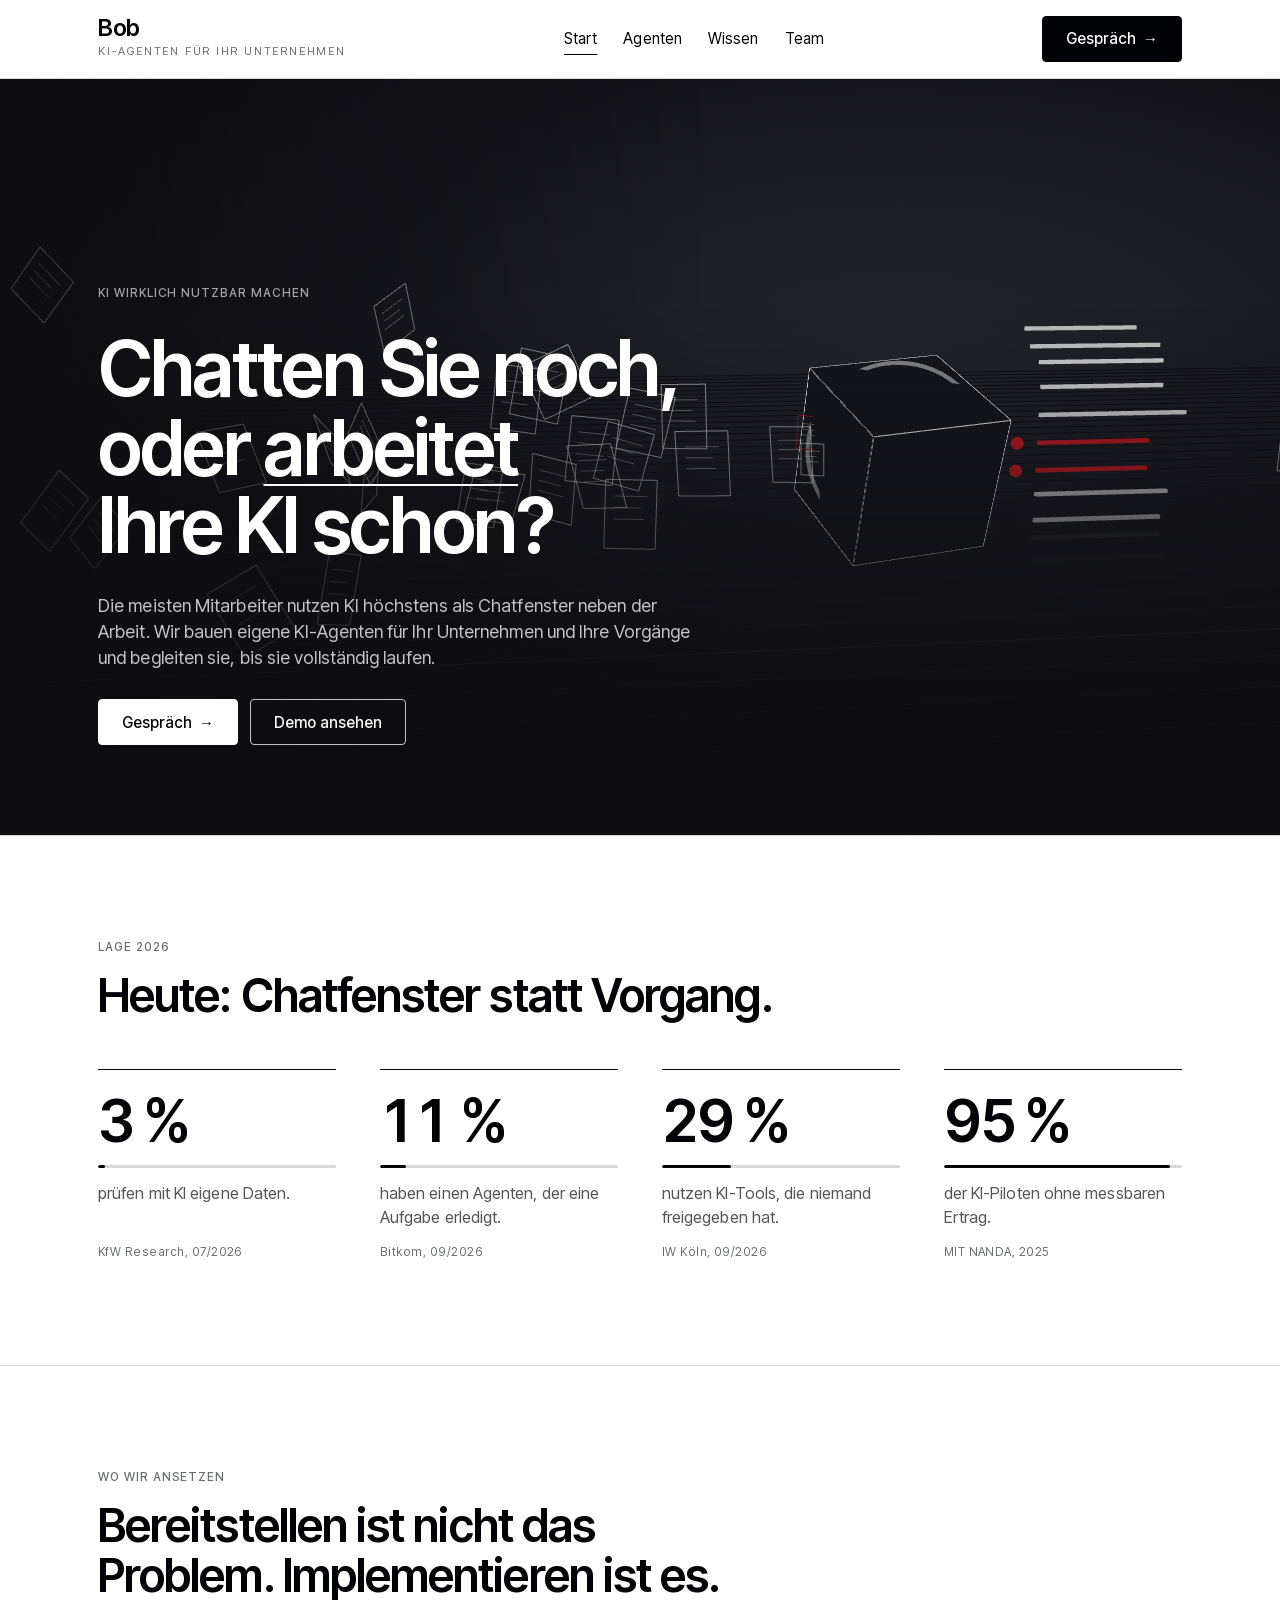
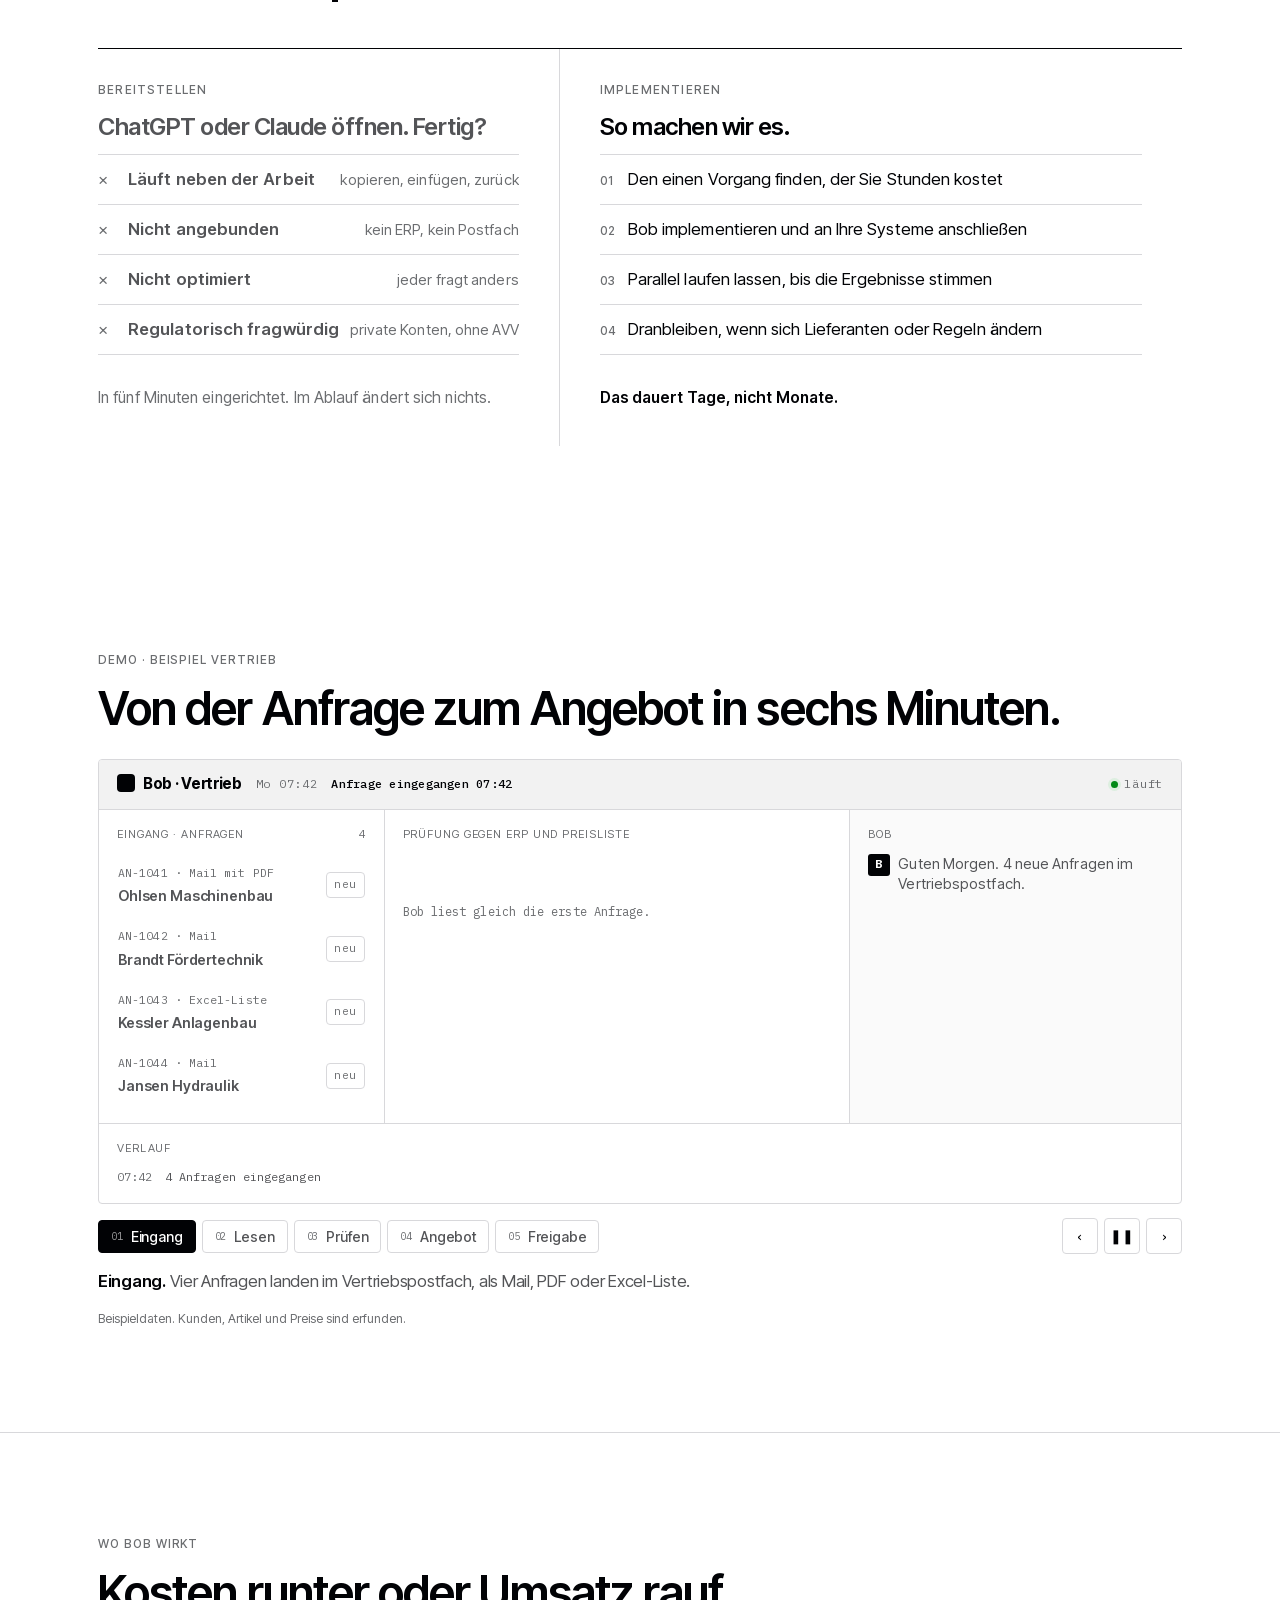
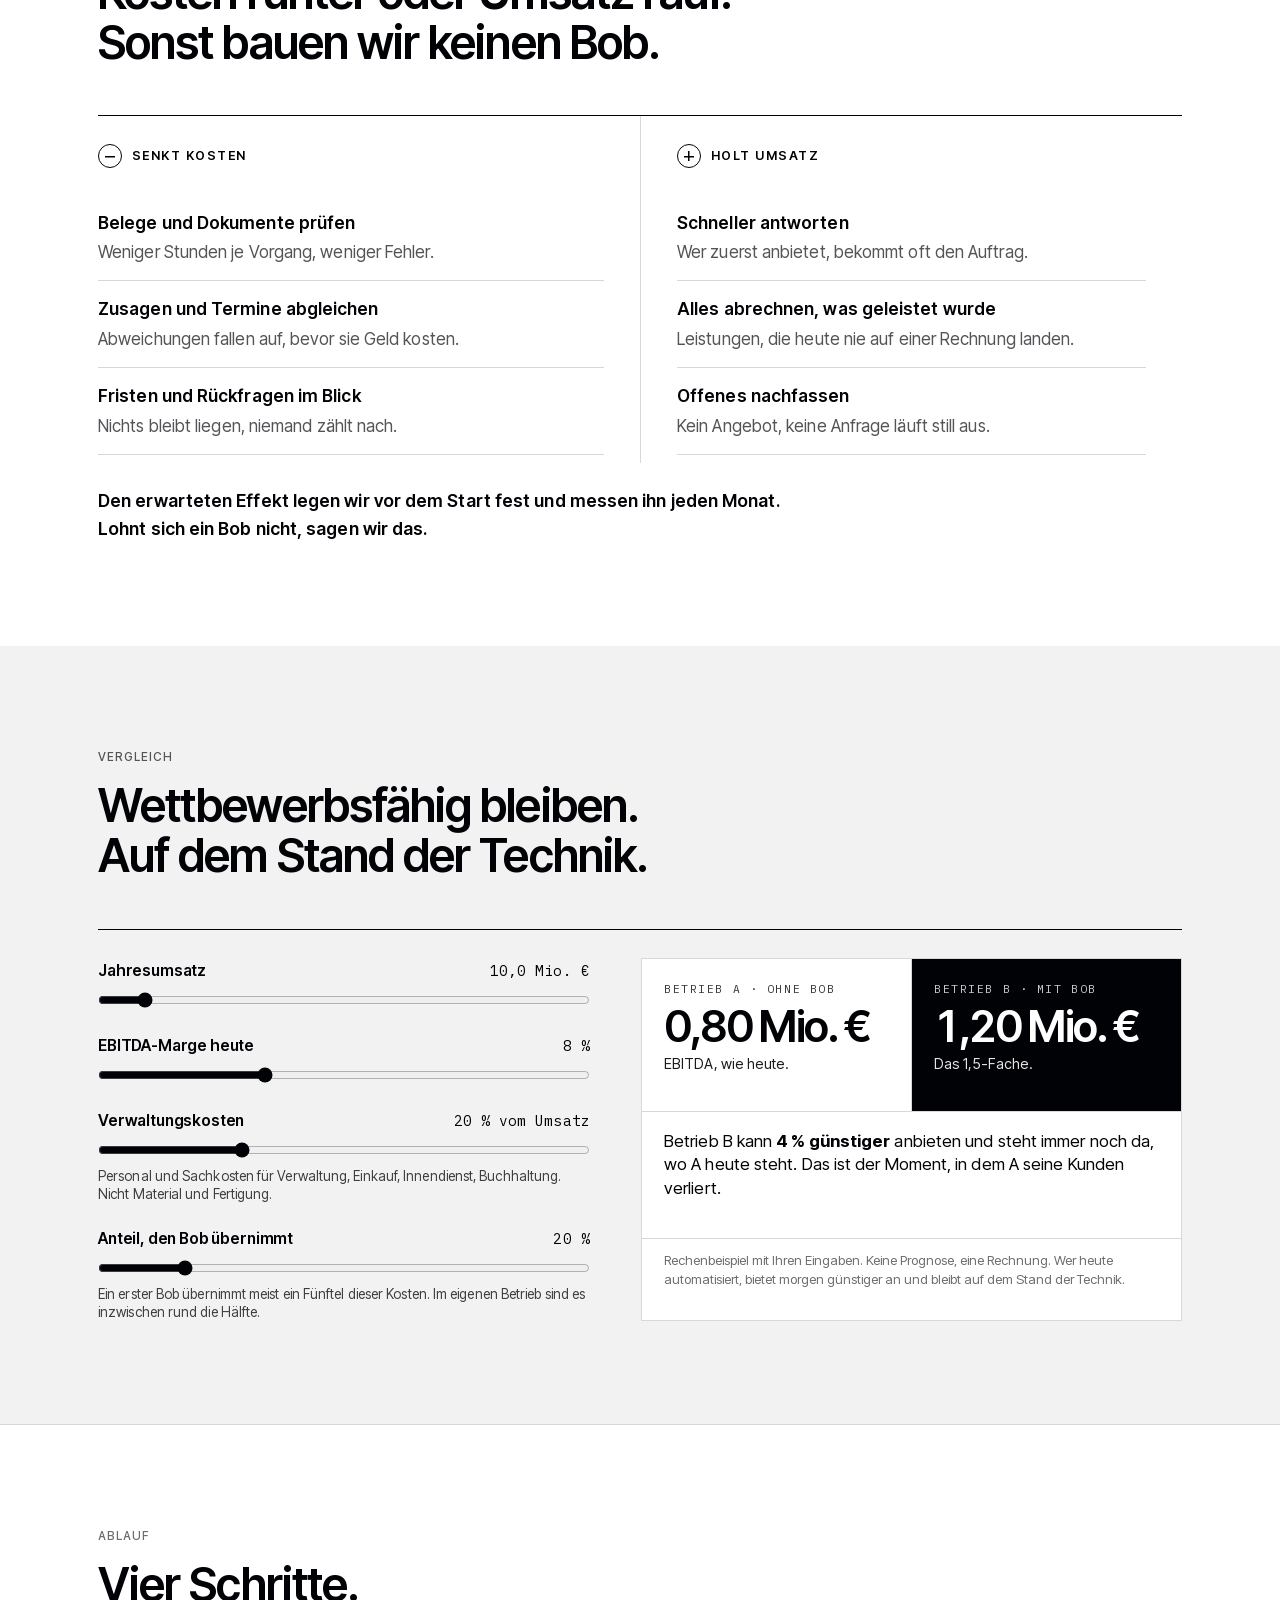
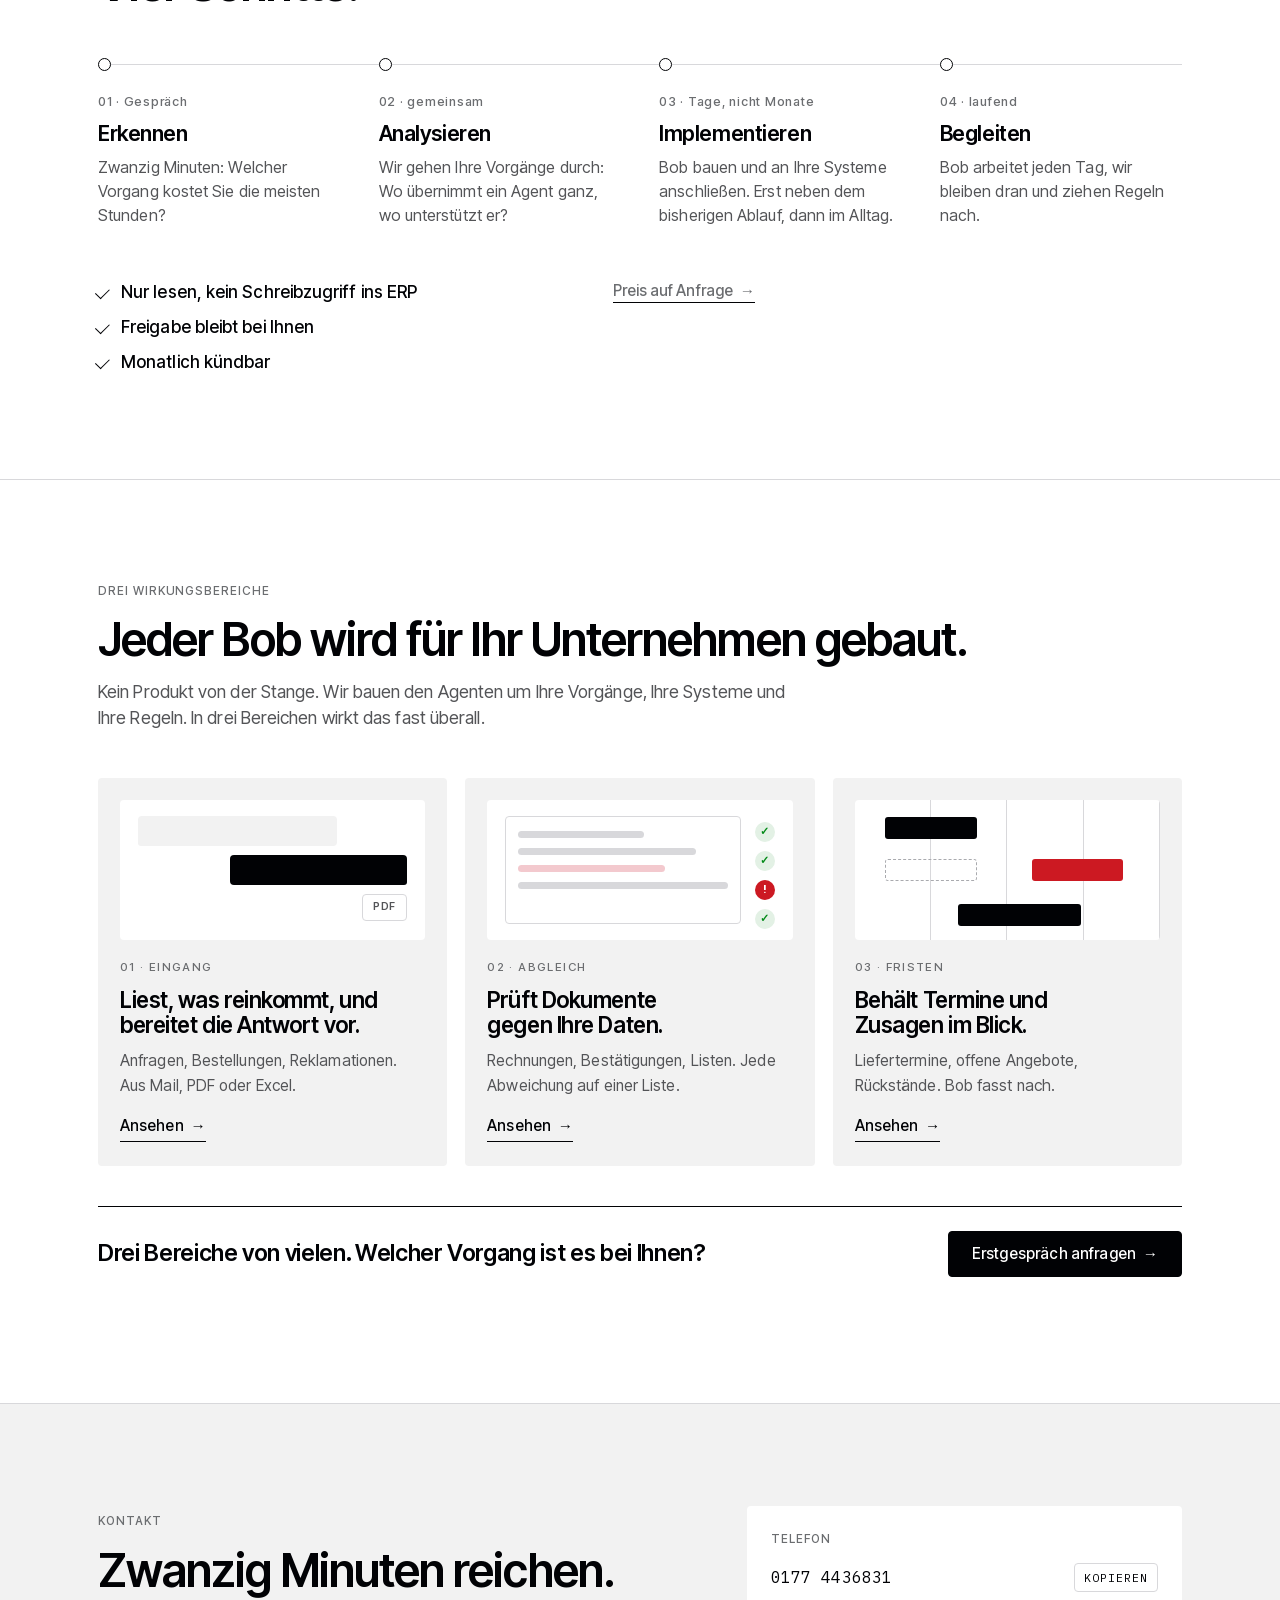
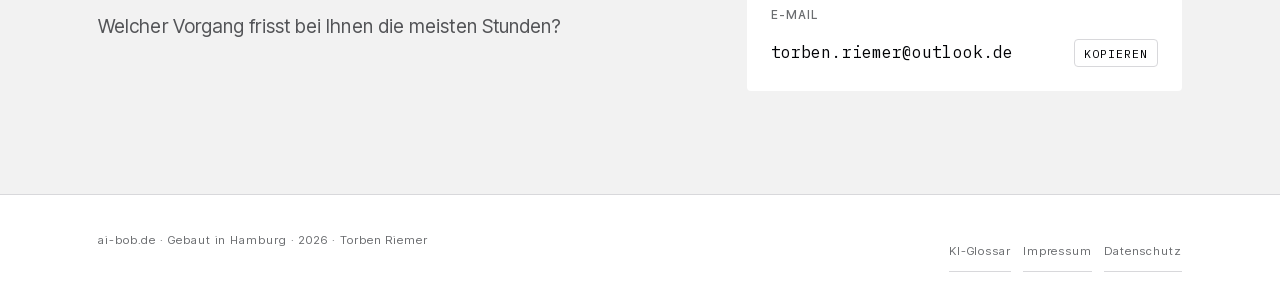
==== index.html @ df328b4c "Aufmacher: Mitarbeiter nutzen KI höchstens als Chatfenster Co-Authored-By: Claude Opus 5.5 <noreply@" ====
<!doctype html>
<html lang="de">
<head>
<meta charset="utf-8">
<meta name="robots" content="noindex, nofollow">
<meta name="viewport" content="width=device-width, initial-scale=1">
<meta name="description" content="Wir bauen mit Ihrem Team eigene KI-Agenten für Ihre Vorgänge und begleiten sie, bis sie laufen. Für den Mittelstand.">
<title>Bob · KI-Agenten für Ihr Unternehmen</title>
<link rel="stylesheet" href="fonts/fonts.css">
<link rel="stylesheet" href="site.css?v=202610261502">
</head>
<body>
<header class="top">
  <div class="wrap">
    <a class="brand" href="index.html"><span class="mark">Bob</span><span class="tag">KI-Agenten für Ihr Unternehmen</span></a>
    <nav aria-label="Hauptnavigation">
      <a href="index.html" class="on" aria-current="page">Start</a>
      <a href="agenten.html">Agenten</a>
      <a href="wissen.html">Wissen</a>
      <a href="team.html">Team</a>
    </nav>
    <a class="btn arrow" href="index.html#kontakt">Gespräch</a>
  </div>
</header>
<script>(function(){var h=document.querySelector('header.top');if(!h)return;function f(){document.documentElement.style.setProperty('--header-h',h.offsetHeight+'px');}f();window.addEventListener('resize',f);if('ResizeObserver' in window)new ResizeObserver(f).observe(h);})();</script>
<main id="top">
<div class="hero">
  <div class="stage3d" id="hero3d" aria-hidden="true"></div>
  <div class="wrap">
    <div class="herocopy">
      <span class="eyebrow">KI wirklich nutzbar machen</span>
      <h1>Chatten Sie noch, oder <em>arbeitet</em> Ihre KI schon?</h1>
      <p class="lede">Die meisten Mitarbeiter nutzen KI höchstens als Chatfenster neben der Arbeit. Wir bauen eigene KI-Agenten für Ihr Unternehmen und Ihre Vorgänge und begleiten sie, bis sie vollständig laufen.</p>
      <div class="actions">
        <a class="btn arrow" href="#kontakt">Gespräch</a>
        <a class="btn ghost" href="#demo">Demo ansehen</a>
      </div>
    </div>
  </div>
</div>
<section id="lage">
  <div class="wrap">
    <div class="sec-head"><span class="eyebrow">Lage 2026</span><h2>Heute: Chatfenster statt Vorgang.</h2></div>
    <div class="stats" id="stats">
      <div class="stat"><span class="big">3 %</span><span class="bar" aria-hidden="true"><i style="--v:3%"></i></span><p>prüfen mit KI eigene Daten.</p><span class="src">KfW Research, 07/2026</span></div>
      <div class="stat"><span class="big">11 %</span><span class="bar" aria-hidden="true"><i style="--v:11%"></i></span><p>haben einen Agenten, der eine Aufgabe erledigt.</p><span class="src">Bitkom, 09/2026</span></div>
      <div class="stat"><span class="big">29 %</span><span class="bar" aria-hidden="true"><i style="--v:29%"></i></span><p>nutzen KI-Tools, die niemand freigegeben hat.</p><span class="src">IW Köln, 09/2026</span></div>
      <div class="stat"><span class="big">95 %</span><span class="bar" aria-hidden="true"><i style="--v:95%"></i></span><p>der KI-Piloten ohne messbaren Ertrag.</p><span class="src">MIT NANDA, 2025</span></div>
    </div>
  </div>
</section>
<section id="ansatz">
  <div class="wrap">
    <div class="sec-head"><span class="eyebrow">Wo wir ansetzen</span><h2>Bereitstellen ist nicht das Problem. Implementieren ist es.</h2></div>
    <div class="bridge">
      <div class="bcol off">
        <span class="blabel">Bereitstellen</span>
        <h3>ChatGPT oder Claude öffnen. Fertig?</h3>
        <ul class="probs">
          <li><b>Läuft neben der Arbeit</b><span>kopieren, einfügen, zurück</span></li>
          <li><b>Nicht angebunden</b><span>kein ERP, kein Postfach</span></li>
          <li><b>Nicht optimiert</b><span>jeder fragt anders</span></li>
          <li><b>Regulatorisch fragwürdig</b><span>private Konten, ohne AVV</span></li>
        </ul>
        <p class="bfoot">In fünf Minuten eingerichtet. Im Ablauf ändert sich nichts.</p>
      </div>
      <div class="bcol on">
        <span class="blabel">Implementieren</span>
        <h3>So machen wir es.</h3>
        <ul><li>Den einen Vorgang finden, der Sie Stunden kostet</li><li>Bob implementieren und an Ihre Systeme anschließen</li><li>Parallel laufen lassen, bis die Ergebnisse stimmen</li><li>Dranbleiben, wenn sich Lieferanten oder Regeln ändern</li></ul>
        <p class="bfoot">Das dauert Tage, nicht Monate.</p>
      </div>
    </div>
  </div>
</section>
<section id="demo">
  <div class="wrap dm-wrap">
    <div class="sec-head" style="margin-bottom:12px"><span class="eyebrow">Demo · Beispiel Vertrieb</span><h2>Von der Anfrage zum Angebot in sechs Minuten.</h2></div>
    <div class="dm" id="dm" aria-label="Klickbare Demo: ein Bob für den Vertrieb erstellt Angebote aus Kundenanfragen">
      <div class="dm-bar"><span class="dm-brand"><b></b>Bob · Vertrieb</span><span id="dm-clock">Mo 07:42</span><span class="dm-timer" id="dm-timer">Anfrage eingegangen 07:42</span><span class="dm-live"><i></i>läuft</span><span class="dm-prog" id="dm-prog"></span></div>
      <div class="dm-grid">
        <div class="dm-pane dm-in"><div class="dm-h"><span>Eingang · Anfragen</span><span id="dm-count">4</span></div><ul class="dm-list" id="dm-list"></ul></div>
        <div class="dm-pane dm-det"><div class="dm-h"><span>Prüfung gegen ERP und Preisliste</span></div><div class="dm-dt" id="dm-dt"></div><div id="dm-detail"></div></div>
        <div class="dm-pane dm-bob"><div class="dm-h"><span>Bob</span></div><div class="dm-msgs" id="dm-msgs"></div><div id="dm-draftbox"></div></div>
        <div class="dm-pane dm-log"><div class="dm-h"><span>Verlauf</span></div><ol class="dm-logl" id="dm-log"></ol></div>
      </div>
      <div class="dm-cursor" id="dm-cursor" aria-hidden="true"><svg viewBox="0 0 24 24"><path d="M4 2l16 9-7 2-3 7z" fill="#141513" stroke="#fff" stroke-width="1.5" stroke-linejoin="round"/></svg><span>Innendienst</span></div>
    </div>
    <div class="dm-rail">
      <ol class="dm-steps" id="dm-steps">
        <li><button type="button" data-s="0"><span>01</span>Eingang</button></li>
        <li><button type="button" data-s="1"><span>02</span>Lesen</button></li>
        <li><button type="button" data-s="2"><span>03</span>Prüfen</button></li>
        <li><button type="button" data-s="3"><span>04</span>Angebot</button></li>
        <li><button type="button" data-s="4"><span>05</span>Freigabe</button></li>
      </ol>
      <div class="dm-ctrl"><button type="button" id="dm-prev" aria-label="Schritt zurück">&lsaquo;</button><button type="button" id="dm-play" aria-label="Pause">&#10074;&#10074;</button><button type="button" id="dm-next" aria-label="Schritt weiter">&rsaquo;</button></div>
    </div>
    <p class="dm-cap" id="dm-cap"></p>
    <p class="dm-note">Beispieldaten. Kunden, Artikel und Preise sind erfunden.</p>
  </div>
</section>

<section id="wirkung"><div class="wrap">
  <div class="sec-head"><span class="eyebrow">Wo Bob wirkt</span><h2>Kosten runter oder Umsatz rauf. Sonst bauen wir keinen Bob.</h2></div>
  <div class="guv">
    <div class="gcol"><span class="gk">Senkt Kosten</span><ul><li><b>Belege und Dokumente prüfen</b>Weniger Stunden je Vorgang, weniger Fehler.</li><li><b>Zusagen und Termine abgleichen</b>Abweichungen fallen auf, bevor sie Geld kosten.</li><li><b>Fristen und Rückfragen im Blick</b>Nichts bleibt liegen, niemand zählt nach.</li></ul></div>
    <div class="gcol"><span class="gk">Holt Umsatz</span><ul><li><b>Schneller antworten</b>Wer zuerst anbietet, bekommt oft den Auftrag.</li><li><b>Alles abrechnen, was geleistet wurde</b>Leistungen, die heute nie auf einer Rechnung landen.</li><li><b>Offenes nachfassen</b>Kein Angebot, keine Anfrage läuft still aus.</li></ul></div>
  </div>
  <p class="guv-note">Den erwarteten Effekt legen wir vor dem Start fest und messen ihn jeden Monat. Lohnt sich ein Bob nicht, sagen wir das.</p>
</div></section>
<section id="vergleich" class="green">
  <div class="wrap">
    <div class="sec-head"><span class="eyebrow">Vergleich</span><h2>Wettbewerbsfähig bleiben. Auf dem Stand der Technik.</h2></div>
    <div class="calc">
      <div class="fields">
        <div class="field"><label for="umsatz">Jahresumsatz</label><output id="umsatz_out">10,0 Mio. €</output><input type="range" id="umsatz" min="2" max="100" step="1" value="10"></div>
        <div class="field"><label for="marge">EBITDA-Marge heute</label><output id="marge_out">8 %</output><input type="range" id="marge" min="2" max="20" step="1" value="8"></div>
        <div class="field"><label for="verwaltung">Verwaltungskosten</label><output id="verwaltung_out">20 % vom Umsatz</output><input type="range" id="verwaltung" min="10" max="45" step="1" value="20"><small>Personal und Sachkosten für Verwaltung, Einkauf, Innendienst, Buchhaltung. Nicht Material und Fertigung.</small></div>
        <div class="field"><label for="anteil">Anteil, den Bob übernimmt</label><output id="anteil_out">20 %</output><input type="range" id="anteil" min="10" max="70" step="5" value="20"><small>Ein erster Bob übernimmt meist ein Fünftel dieser Kosten. Im eigenen Betrieb sind es inzwischen rund die Hälfte.</small></div>
      </div>
      <div class="result">
        <div class="res a"><span class="who">Betrieb A · ohne Bob</span><span class="val" id="ebitda_a">0,8 Mio. €</span><span class="sub">EBITDA, wie heute.</span></div>
        <div class="res b"><span class="who">Betrieb B · mit Bob</span><span class="val" id="ebitda_b">1,2 Mio. €</span><span class="sub" id="faktor">Das 1,5-Fache.</span></div>
        <div class="verdict" id="verdict">Betrieb B kann <b>4 % günstiger</b> anbieten und steht immer noch da, wo A heute steht. Das ist der Moment, in dem A seine Kunden verliert.</div>
        <p class="calc-note">Rechenbeispiel mit Ihren Eingaben. Keine Prognose, eine Rechnung. Wer heute automatisiert, bietet morgen günstiger an und bleibt auf dem Stand der Technik.</p>
      </div>
    </div>
  </div>
</section>
<section id="ablauf">
  <div class="wrap">
    <div class="sec-head"><span class="eyebrow">Ablauf</span><h2>Vier Schritte.</h2></div>
    <ol class="tl">
      <li class="st"><span class="meta">01 · Gespräch</span><h3>Erkennen</h3><p>Zwanzig Minuten: Welcher Vorgang kostet Sie die meisten Stunden?</p></li>
      <li class="st"><span class="meta">02 · gemeinsam</span><h3>Analysieren</h3><p>Wir gehen Ihre Vorgänge durch: Wo übernimmt ein Agent ganz, wo unterstützt er?</p></li>
      <li class="st"><span class="meta">03 · Tage, nicht Monate</span><h3>Implementieren</h3><p>Bob bauen und an Ihre Systeme anschließen. Erst neben dem bisherigen Ablauf, dann im Alltag.</p></li>
      <li class="st"><span class="meta">04 · laufend</span><h3>Begleiten</h3><p>Bob arbeitet jeden Tag, wir bleiben dran und ziehen Regeln nach.</p></li>
    </ol>
    <div class="tl-foot">
      <ul class="assure"><li>Nur lesen, kein Schreibzugriff ins ERP</li><li>Freigabe bleibt bei Ihnen</li><li>Monatlich kündbar</li></ul>
      <p class="cost-note"><a class="more arrow" href="#kontakt">Preis auf Anfrage</a></p>
    </div>
  </div>
</section>
<section id="bobs-teaser"><div class="wrap">
  <div class="sec-head"><span class="eyebrow">Drei Wirkungsbereiche</span><h2>Jeder Bob wird für Ihr Unternehmen gebaut.</h2><p class="lede">Kein Produkt von der Stange. Wir bauen den Agenten um Ihre Vorgänge, Ihre Systeme und Ihre Regeln. In drei Bereichen wirkt das fast überall.</p></div>
  <div class="bt-grid">
    <a class="bt" href="agenten.html#eingang">
      <div class="bt-vis vc" aria-hidden="true"><span class="b1"></span><span class="b2"></span><span class="b3">PDF</span></div>
      <span class="k">01 · Eingang</span><h3>Liest, was reinkommt, und bereitet die Antwort vor.</h3><p>Anfragen, Bestellungen, Reklamationen. Aus Mail, PDF oder Excel.</p><span class="more arrow">Ansehen</span></a>
    <a class="bt" href="agenten.html#pruefen">
      <div class="bt-vis vd" aria-hidden="true"><div class="pp"><i></i><i></i><i class="r"></i><i></i></div><ul><li>✓</li><li>✓</li><li class="r">!</li><li>✓</li></ul></div>
      <span class="k">02 · Abgleich</span><h3>Prüft Dokumente gegen Ihre Daten.</h3><p>Rechnungen, Bestätigungen, Listen. Jede Abweichung auf einer Liste.</p><span class="more arrow">Ansehen</span></a>
    <a class="bt" href="agenten.html#termine">
      <div class="bt-vis vg" aria-hidden="true"><i style="--s:10%;--w:30%"></i><i class="gh" style="--s:10%;--w:30%;--t:42%"></i><i class="bad" style="--s:58%;--w:30%;--t:42%"></i><i style="--s:34%;--w:40%;--t:74%"></i></div>
      <span class="k">03 · Fristen</span><h3>Behält Termine und Zusagen im Blick.</h3><p>Liefertermine, offene Angebote, Rückstände. Bob fasst nach.</p><span class="more arrow">Ansehen</span></a>
  </div>
  <div class="roles-cta"><p>Drei Bereiche von vielen. Welcher Vorgang ist es bei Ihnen?</p><a class="btn arrow" href="#kontakt">Erstgespräch anfragen</a></div>
</div></section>
<section id="kontakt" class="contact">
  <div class="wrap">
    <div><span class="eyebrow">Kontakt</span><h2 style="margin-top:12px">Zwanzig Minuten reichen.</h2><p class="lede" style="margin-top:18px">Welcher Vorgang frisst bei Ihnen die meisten Stunden?</p></div>
    <div class="card">
      <div class="cline"><span class="eyebrow">Telefon</span></div>
      <div class="cline"><span class="val" id="tel"><a href="tel:+491774436831">0177 4436831</a></span><button class="cpbtn" type="button" data-copy="tel">Kopieren</button></div>
      <div class="cline"><span class="eyebrow">E-Mail</span></div>
      <div class="cline"><span class="val" id="mail"><a href="mailto:torben.riemer@outlook.de">torben.riemer@outlook.de</a></span><button class="cpbtn" type="button" data-copy="mail">Kopieren</button></div>
    </div>
  </div>
</section>
</main>
<footer>
  <div class="wrap">
    <div class="legal">
      <span>ai-bob.de · Gebaut in Hamburg · 2026 · Torben Riemer</span>
      <span><a href="glossar.html">KI-Glossar</a> &nbsp; <a href="index.html#impressum">Impressum</a> &nbsp; <a href="index.html#datenschutz">Datenschutz</a></span>
    </div>
  </div>
</footer>
<script>
(function(){
  var ids=['umsatz','marge','verwaltung','anteil'];
  var el={};ids.forEach(function(i){el[i]=document.getElementById(i);el[i+'_out']=document.getElementById(i+'_out');});
  var de=function(n,d){return n.toLocaleString('de-DE',{minimumFractionDigits:d,maximumFractionDigits:d});};
  function mio(x){return x>=10?de(x,1)+' Mio. €':de(x,2)+' Mio. €';}
  function calc(){
    var u=+el.umsatz.value,m=+el.marge.value,v=+el.verwaltung.value,a=+el.anteil.value;
    el.umsatz_out.textContent=de(u,1)+' Mio. €';el.marge_out.textContent=m+' %';el.verwaltung_out.textContent=v+' % vom Umsatz';el.anteil_out.textContent=a+' %';
    var A=u*m/100,S=u*v/100*a/100,B=A+S,f=A>0?B/A:0,spiel=S/u*100;
    document.getElementById('ebitda_a').textContent=mio(A);
    document.getElementById('ebitda_b').textContent=mio(B);
    var ftxt=f>=2.95&&f<=3.05?'Das Dreifache.':'Das '+de(f,1).replace(',0','')+'-Fache.';
    document.getElementById('faktor').textContent=ftxt;
    document.getElementById('verdict').innerHTML='Betrieb B kann <b>'+de(spiel,0)+' % günstiger</b> anbieten und steht immer noch da, wo A heute steht. Das ist der Moment, in dem A seine Kunden verliert.';
  }
  ids.forEach(function(i){el[i].addEventListener('input',calc);});calc();
})();

document.querySelectorAll('.cpbtn').forEach(function(btn){btn.addEventListener('click',function(){var el=document.getElementById(btn.getAttribute('data-copy'));var text=el.textContent.trim();var done=function(){btn.textContent='Kopiert';setTimeout(function(){btn.textContent='Kopieren';},1600);};var fallback=function(){var r=document.createRange();r.selectNodeContents(el);var s=window.getSelection();s.removeAllRanges();s.addRange(r);};if(navigator.clipboard&&navigator.clipboard.writeText){navigator.clipboard.writeText(text).then(done,fallback);}else{fallback();}});});
(function(){var s=document.getElementById('stats');if(!s||!('IntersectionObserver' in window))return;s.classList.add('anim');new IntersectionObserver(function(e,o){if(e[0].isIntersecting){s.classList.add('in');o.disconnect();}},{threshold:.4}).observe(s);})();</script>
<script>(function(){
  var D=[
    {no:'AN-1041',kunde:'Ohlsen Maschinenbau',via:'Mail mit PDF',kind:'warn',tag:'Termin',
     rows:[['1','Flansch DN80 PN16 · 50 Stk','10-8802 Vorschweißflansch','12,80 €','ok'],['2','O-Ring 32×3 · 200 Stk','20-0432 O-Ring NBR 70','0,41 €','ok'],['3','Kugelhahn DN50 · 20 Stk','30-5050 Kugelhahn Edelstahl','86,00 €','warn']],
     sum:'2.442,00 € · Kundenrabatt 5 % · <b>2.319,90 € netto</b> · Marge 31 %',
     note:'Pos. 3 ist erst KW 48 lieferbar, gewünscht ist KW 47. Ich schlage eine Teillieferung vor.',
     to:'Herrn Ohlsen',draft:'Anbei unser Angebot über drei Positionen, 2.319,90 € netto inklusive Ihres Rabatts von 5 %. Flansche und O-Ringe liefern wir in KW 47, die Kugelhähne in KW 48.'},
    {no:'AN-1042',kunde:'Brandt Fördertechnik',via:'Mail',kind:'ok',
     rows:[['1','Rollenkette 1/2" · 40 m','40-1210 Rollenkette 08B-1','9,90 €','ok'],['2','Kettenrad Z18 · 12 Stk','40-2218 Kettenrad 08B Z18','23,40 €','ok']],
     sum:'676,80 € · Kundenrabatt 3 % · <b>656,50 € netto</b> · Marge 28 %',
     to:'Frau Brandt',draft:'Anbei unser Angebot über zwei Positionen, 656,50 € netto inklusive Ihres Rabatts von 3 %. Beides ist ab Lager lieferbar, Versand innerhalb von zwei Werktagen.'},
    {no:'AN-1043',kunde:'Kessler Anlagenbau',via:'Excel-Liste',kind:'esc',tag:'an Sie',
     rows:[['1','Sonderflansch nach Zeichnung K-2210','kein Katalogartikel','offen','esc'],['2','Dichtung passend · 4 Stk','20-0510 Flachdichtung','3,20 €','ok']],
     sum:'Pos. 1 braucht eine Kalkulation.',
     note:'Pos. 1 ist eine Sonderanfertigung nach Zeichnung. Die kalkuliere ich nicht, das liegt bei Ihnen.'},
    {no:'AN-1044',kunde:'Jansen Hydraulik',via:'Mail',kind:'ok',
     rows:[['1','Hydraulikschlauch 2SN DN12 · 25 m','50-1212 Schlauch 2SN','14,60 €','ok'],['2','Pressarmatur DN12 · 50 Stk','50-3012 Pressfitting','2,85 €','ok'],['3','Kupplung DN12 · 10 Stk','50-4012 Steckkupplung','18,90 €','ok']],
     sum:'696,50 € · kein Rabatt · <b>696,50 € netto</b> · Marge 33 %',
     to:'Herrn Jansen',draft:'Anbei unser Angebot über drei Positionen, 696,50 € netto. Alles ist ab Lager lieferbar.'}
  ];
  var CAP=[['Eingang.',' Vier Anfragen landen im Vertriebspostfach, als Mail, PDF oder Excel-Liste.'],['Lesen.',' Bob liest jede Position, egal wie der Kunde sie schreibt.'],['Prüfen.',' Artikel, Preis, Rabatt und Liefertermin kommen aus Ihrem ERP und Ihrer Preisliste.'],['Angebot.',' Zu jeder Anfrage liegt ein fertiges Angebot bereit. Was Bob nicht kennt, landet bei Ihnen.'],['Freigabe.',' Sechs Minuten von der Anfrage zum Angebot. Jetzt Sie: Klicken Sie links auf eine Anfrage.']];
  var CLK=['07:42','07:43','07:44','07:46','07:48'];
  var $=function(id){return document.getElementById(id);};
  var root=$('dm'); if(!root) return;
  var reduce=window.matchMedia&&window.matchMedia('(prefers-reduced-motion: reduce)').matches;
  var st={phase:0,sel:-1,status:[],msgs:[],log:[],free:false,playing:!reduce,timer:null,anim:false,mN:0,lN:0,sent:0};
  function chip(i){var s=st.status[i],d=D[i];
    if(s==='neu')return '<span class="chip">neu</span>';
    if(s==='gel')return '<span class="chip">gelesen</span>';
    if(s==='ok')return '<span class="chip ok">passt</span>';
    if(s==='dev')return '<span class="chip dev">'+d.tag+'</span>';
    if(s==='esc')return '<span class="chip esc">an Sie</span>';
    if(s==='ready')return '<span class="chip ready">Angebot bereit</span>';
    if(s==='frei')return '<span class="chip frei">versendet</span>';
    if(s==='ask')return '<span class="chip ask">zurückgestellt</span>';return '';}
  function renderList(enter){$('dm-list').innerHTML=D.map(function(d,i){return '<li class="dm-item'+(i===st.sel?' sel':'')+(enter?' enter':'')+'" style="animation-delay:'+(enter?i*.18:0)+'s" data-i="'+i+'" tabindex="0" role="button" aria-label="'+d.no+' '+d.kunde+'"><span class="no">'+d.no+' · '+d.via+'</span><span class="sup">'+d.kunde+'</span>'+chip(i).replace('class="chip','class="chip'+(st.prev&&st.prev[i]!==st.status[i]?' new':''))+'</li>';}).join('');st.prev=st.status.slice();}
  function renderDetail(){var i=st.sel;
    if(i<0){$('dm-dt').innerHTML='';$('dm-detail').innerHTML='<p class="dm-empty">Bob liest gleich die erste Anfrage.</p>';return;}
    var d=D[i],read=st.phase>=1||st.free,cmp=st.phase>=2||st.free;
    $('dm-dt').innerHTML=d.no+'<span>'+d.kunde+'</span>';
    var mk=function(k){return k==='ok'?'<span class="mk ok">✓</span>':k==='warn'?'<span class="mk no">!</span>':'<span class="mk esc">?</span>';};
    $('dm-detail').innerHTML='<table class="dm-tbl dm-q'+(cmp?' cmp':'')+'"><thead><tr><th>Pos</th><th>Kunde schreibt</th><th>Bob findet</th><th>Preis</th><th></th></tr></thead><tbody>'+d.rows.map(function(r,ri){var bad=cmp&&r[4]!=='ok';return '<tr style="--d:'+ri+'" class="'+(bad?(r[4]==='esc'?'esc':'bad'):'')+'"><td>'+r[0]+'</td><td class="v">'+r[1]+'</td><td class="v ab">'+(cmp?r[2]:'…')+'</td><td class="v">'+(cmp?r[3]:'')+'</td><td class="m">'+(cmp?mk(r[4]):'')+'</td></tr>';}).join('')+'</tbody></table>'+(cmp?'<p class="dm-sum">'+d.sum+'</p>':'');
    if(read){var tb=$('dm-detail').querySelector('table');requestAnimationFrame(function(){tb.classList.add('read');});}}
  function typeInto(el,text){if(reduce){el.textContent=text;return;}var n=0,step=Math.max(1,Math.ceil(text.length/30));el.textContent='';el.classList.add('typing');(function go(){n+=step;el.textContent=text.slice(0,n);if(n<text.length)setTimeout(go,22);else el.classList.remove('typing');})();}
  function renderBob(){if(st.msgs.length<st.mN)st.mN=st.msgs.length;$('dm-msgs').innerHTML=st.msgs.map(function(m,k){return '<div class="dm-msg'+(k>=st.mN?' new':'')+'"><i>B</i><span>'+m+'</span></div>';}).join('');st.mN=st.msgs.length;[].forEach.call($('dm-msgs').querySelectorAll('.dm-msg.new span'),function(sp,j){var t=sp.textContent;setTimeout(function(){typeInto(sp,t);},j*500);});
    var i=st.sel,box=$('dm-draftbox');
    if(i>=0&&(st.phase>=3||st.free)&&st.status[i]==='ready'){box.innerHTML='<div class="dm-draft"><span class="to">Angebot '+D[i].no+' an '+D[i].to+'</span><p>'+D[i].draft+'</p><div class="dm-act"><button type="button" class="dm-btn ok" id="dm-ok">Freigeben und senden</button><button type="button" class="dm-btn" id="dm-ask">Zurückstellen</button></div></div>';
      $('dm-ok').onclick=function(){act('frei');};$('dm-ask').onclick=function(){act('ask');};}
    else if(i>=0&&(st.phase>=3||st.free)&&st.status[i]==='esc'){box.innerHTML='<div class="dm-draft esc"><span class="to">Weitergeleitet an Sie</span><p>'+D[i].note+'</p></div>';}
    else box.innerHTML='';}
  function renderLog(){if(st.log.length<st.lN)st.lN=st.log.length;$('dm-log').innerHTML=st.log.map(function(l,k){return '<li'+(k>=st.lN?' class="new"':'')+'><time>'+l[0]+'</time><span>'+l[1]+'</span></li>';}).join('');st.lN=st.log.length;var el=$('dm-log');el.scrollTop=el.scrollHeight;}
  function allDone(){return D.every(function(d,i){return ['frei','ask','esc'].indexOf(st.status[i])>-1;});}
  function renderRail(){[].forEach.call(document.querySelectorAll('#dm-steps button'),function(b){var s=+b.getAttribute('data-s');b.className=((s===st.phase&&!st.free)||(st.free&&s===4)?'on':(s<st.phase||st.free?'done':''));});
    var c=CAP[st.phase];$('dm-cap').innerHTML=st.free?(allDone()?'Fertig.<span> Vier Anfragen, drei Angebote raus, eine liegt bei Ihnen. Nichts ohne Ihre Freigabe.</span>':'Jetzt Sie.<span> Klicken Sie links auf eine Anfrage und entscheiden Sie.</span>'):c[0]+'<span>'+c[1]+'</span>';
    $('dm-clock').textContent='Mo '+CLK[Math.min(st.phase,4)];var pg=$('dm-prog');if(pg)pg.style.width=(st.free?100:st.phase*25)+'%';
    $('dm-timer').innerHTML=st.sent>0?'Erstes Angebot raus 07:48 · <b>6 Minuten</b>':'Anfrage eingegangen 07:42';
    $('dm-play').innerHTML=st.playing?'&#10074;&#10074;':'&#9654;';$('dm-play').setAttribute('aria-label',st.playing?'Pause':'Abspielen');}
  function setPhase(p,enter){if(enter){st.mN=0;st.lN=0;}st.phase=p;st.free=false;st.sent=0;
    st.status=D.map(function(d){if(p===0)return 'neu';if(p===1)return 'gel';if(p===2)return d.kind==='ok'?'ok':d.kind==='warn'?'dev':'esc';return d.kind==='esc'?'esc':'ready';});
    st.sel=p===0?-1:0;
    st.msgs=['Guten Morgen. 4 neue Anfragen im Vertriebspostfach.'];
    st.log=[['07:42','4 Anfragen eingegangen']];
    if(p>=1){st.msgs.push('Alle gelesen: 10 Positionen, 3 Formate.');st.log.push(['07:43','Bob hat <b>10 Positionen</b> erkannt']);}
    if(p>=2){st.msgs.push('Gegen Artikelstamm, Preisliste und Lager geprüft. '+D[0].note);st.log.push(['07:44','Prüfung: <b>1 Terminfrage, 1 Sonderteil</b>']);}
    if(p>=3){st.msgs.push('Drei Angebote liegen bereit. Die Sonderanfertigung bei Kessler habe ich an Sie weitergeleitet.');st.log.push(['07:46','3 Angebote vorbereitet, 1 an Innendienst']);}
    if(p>=4){st.status[0]='frei';st.sent=1;st.msgs.push('Freigegeben. Das Angebot an Ohlsen ist raus.');st.log.push(['07:48','Innendienst hat <b>Ohlsen</b> freigegeben und gesendet']);}
    renderList(enter&&p===0);renderDetail();renderBob();renderLog();renderRail();}
  function act(kind){var i=st.sel;if(i<0||st.status[i]!=='ready')return;st.status[i]=kind;st.free=true;st.phase=4;stop();
    if(kind==='frei')st.sent++;
    st.log.push(['07:'+(48+st.log.length%9),(kind==='frei'?'Angebot gesendet: ':'Zurückgestellt: ')+'<b>'+D[i].kunde+'</b>']);
    st.msgs.push(kind==='frei'?'Gesendet. Angebot an '+D[i].kunde+' ist raus.':'Notiert. '+D[i].kunde+' liegt auf Ihrer Liste.');
    if(allDone())st.msgs.push('Fertig für heute Morgen. Neue Anfragen bearbeite ich, sobald sie kommen.');
    renderList();renderDetail();renderBob();renderLog();renderRail();}
  function pick(i){stop();if(st.phase<3){setPhase(3);}st.sel=i;st.free=true;st.phase=4;renderList();renderDetail();renderBob();renderRail();}
  function cursorTo(el,cb){var c=$('dm-cursor');if(!el||reduce){cb();return;}
    var r=root.getBoundingClientRect(),b=el.getBoundingClientRect();
    c.style.transition='none';c.style.transform='translate('+(r.width*.55)+'px,'+(r.height*.9)+'px)';c.style.opacity='1';
    requestAnimationFrame(function(){requestAnimationFrame(function(){c.style.transition='';c.style.transform='translate('+(b.left-r.left+b.width*.45)+'px,'+(b.top-r.top+b.height*.5)+'px)';});});
    setTimeout(function(){el.classList.add('press');setTimeout(function(){el.classList.remove('press');c.style.opacity='0';cb();},220);},1250);}
  function next(){if(st.anim)return;if(st.free){setPhase(0,true);return;}
    if(st.phase===3){st.anim=true;cursorTo($('dm-ok'),function(){st.anim=false;clearTimeout(st.timer);setPhase(4);if(st.playing){st.playing=false;renderRail();}});return;}
    if(st.phase<4)setPhase(st.phase+1);else setPhase(0,true);}
  function prev(){stop();if(st.phase>0)setPhase(st.phase-1);}
  function tick(){clearTimeout(st.timer);if(!st.playing)return;st.timer=setTimeout(function(){if(!st.playing)return;next();tick();},st.phase===0?3200:3800);}
  function stop(){st.playing=false;clearTimeout(st.timer);renderRail();}
  function play(){if(st.phase===4||st.free)setPhase(0,true);st.playing=true;renderRail();tick();}
  $('dm-list').addEventListener('click',function(e){var li=e.target.closest('.dm-item');if(li)pick(+li.getAttribute('data-i'));});
  $('dm-list').addEventListener('keydown',function(e){if(e.key==='Enter'||e.key===' '){var li=e.target.closest('.dm-item');if(li){e.preventDefault();pick(+li.getAttribute('data-i'));}}});
  [].forEach.call(document.querySelectorAll('#dm-steps button'),function(b){b.addEventListener('click',function(){stop();setPhase(+b.getAttribute('data-s'));});});
  $('dm-next').onclick=function(){stop();next();};$('dm-prev').onclick=prev;$('dm-play').onclick=function(){st.playing?stop():play();};
  setPhase(0,false);
  if(st.playing&&'IntersectionObserver' in window){var started=false;new IntersectionObserver(function(es){es.forEach(function(e){if(e.isIntersecting&&!started){started=true;setPhase(0,true);tick();}});},{threshold:.35}).observe(root);}
  else if(st.playing){tick();}
})();
</script>
<script src="three.min.js"></script>
<script src="hero3d.js?v=202610261502"></script>

</body>
</html>
---- fonts/fonts.css ----
@font-face {
  font-family: 'IBM Plex Mono';
  font-style: normal;
  font-weight: 400;
  font-display: swap;
  src: url(IBMPlexMono-400-9994c1.woff2) format('woff2');
  unicode-range: U+0100-02BA, U+02BD-02C5, U+02C7-02CC, U+02CE-02D7, U+02DD-02FF, U+0304, U+0308, U+0329, U+1D00-1DBF, U+1E00-1E9F, U+1EF2-1EFF, U+2020, U+20A0-20AB, U+20AD-20C4, U+2113, U+2C60-2C7F, U+A720-A7FF;
}
@font-face {
  font-family: 'IBM Plex Mono';
  font-style: normal;
  font-weight: 400;
  font-display: swap;
  src: url(IBMPlexMono-400-d77319.woff2) format('woff2');
  unicode-range: U+0000-00FF, U+0131, U+0152-0153, U+02BB-02BC, U+02C6, U+02DA, U+02DC, U+0304, U+0308, U+0329, U+2000-206F, U+20AC, U+2122, U+2191, U+2193, U+2212, U+2215, U+FEFF, U+FFFD;
}
@font-face {
  font-family: 'IBM Plex Mono';
  font-style: normal;
  font-weight: 500;
  font-display: swap;
  src: url(IBMPlexMono-500-60d1ee.woff2) format('woff2');
  unicode-range: U+0100-02BA, U+02BD-02C5, U+02C7-02CC, U+02CE-02D7, U+02DD-02FF, U+0304, U+0308, U+0329, U+1D00-1DBF, U+1E00-1E9F, U+1EF2-1EFF, U+2020, U+20A0-20AB, U+20AD-20C4, U+2113, U+2C60-2C7F, U+A720-A7FF;
}
@font-face {
  font-family: 'IBM Plex Mono';
  font-style: normal;
  font-weight: 500;
  font-display: swap;
  src: url(IBMPlexMono-500-8d0aea.woff2) format('woff2');
  unicode-range: U+0000-00FF, U+0131, U+0152-0153, U+02BB-02BC, U+02C6, U+02DA, U+02DC, U+0304, U+0308, U+0329, U+2000-206F, U+20AC, U+2122, U+2191, U+2193, U+2212, U+2215, U+FEFF, U+FFFD;
}
@font-face {
  font-family: 'Inter Tight';
  font-style: normal;
  font-weight: 300;
  font-display: swap;
  src: url(InterTight-300-8a39ba.woff2) format('woff2');
  unicode-range: U+0100-02BA, U+02BD-02C5, U+02C7-02CC, U+02CE-02D7, U+02DD-02FF, U+0304, U+0308, U+0329, U+1D00-1DBF, U+1E00-1E9F, U+1EF2-1EFF, U+2020, U+20A0-20AB, U+20AD-20C4, U+2113, U+2C60-2C7F, U+A720-A7FF;
}
@font-face {
  font-family: 'Inter Tight';
  font-style: normal;
  font-weight: 300;
  font-display: swap;
  src: url(InterTight-300-6c70c7.woff2) format('woff2');
  unicode-range: U+0000-00FF, U+0131, U+0152-0153, U+02BB-02BC, U+02C6, U+02DA, U+02DC, U+0304, U+0308, U+0329, U+2000-206F, U+20AC, U+2122, U+2191, U+2193, U+2212, U+2215, U+FEFF, U+FFFD;
}
@font-face {
  font-family: 'Inter Tight';
  font-style: normal;
  font-weight: 400;
  font-display: swap;
  src: url(InterTight-400-8a39ba.woff2) format('woff2');
  unicode-range: U+0100-02BA, U+02BD-02C5, U+02C7-02CC, U+02CE-02D7, U+02DD-02FF, U+0304, U+0308, U+0329, U+1D00-1DBF, U+1E00-1E9F, U+1EF2-1EFF, U+2020, U+20A0-20AB, U+20AD-20C4, U+2113, U+2C60-2C7F, U+A720-A7FF;
}
@font-face {
  font-family: 'Inter Tight';
  font-style: normal;
  font-weight: 400;
  font-display: swap;
  src: url(InterTight-400-6c70c7.woff2) format('woff2');
  unicode-range: U+0000-00FF, U+0131, U+0152-0153, U+02BB-02BC, U+02C6, U+02DA, U+02DC, U+0304, U+0308, U+0329, U+2000-206F, U+20AC, U+2122, U+2191, U+2193, U+2212, U+2215, U+FEFF, U+FFFD;
}
@font-face {
  font-family: 'Inter Tight';
  font-style: normal;
  font-weight: 500;
  font-display: swap;
  src: url(InterTight-500-8a39ba.woff2) format('woff2');
  unicode-range: U+0100-02BA, U+02BD-02C5, U+02C7-02CC, U+02CE-02D7, U+02DD-02FF, U+0304, U+0308, U+0329, U+1D00-1DBF, U+1E00-1E9F, U+1EF2-1EFF, U+2020, U+20A0-20AB, U+20AD-20C4, U+2113, U+2C60-2C7F, U+A720-A7FF;
}
@font-face {
  font-family: 'Inter Tight';
  font-style: normal;
  font-weight: 500;
  font-display: swap;
  src: url(InterTight-500-6c70c7.woff2) format('woff2');
  unicode-range: U+0000-00FF, U+0131, U+0152-0153, U+02BB-02BC, U+02C6, U+02DA, U+02DC, U+0304, U+0308, U+0329, U+2000-206F, U+20AC, U+2122, U+2191, U+2193, U+2212, U+2215, U+FEFF, U+FFFD;
}
@font-face {
  font-family: 'Inter Tight';
  font-style: normal;
  font-weight: 600;
  font-display: swap;
  src: url(InterTight-600-8a39ba.woff2) format('woff2');
  unicode-range: U+0100-02BA, U+02BD-02C5, U+02C7-02CC, U+02CE-02D7, U+02DD-02FF, U+0304, U+0308, U+0329, U+1D00-1DBF, U+1E00-1E9F, U+1EF2-1EFF, U+2020, U+20A0-20AB, U+20AD-20C4, U+2113, U+2C60-2C7F, U+A720-A7FF;
}
@font-face {
  font-family: 'Inter Tight';
  font-style: normal;
  font-weight: 600;
  font-display: swap;
  src: url(InterTight-600-6c70c7.woff2) format('woff2');
  unicode-range: U+0000-00FF, U+0131, U+0152-0153, U+02BB-02BC, U+02C6, U+02DA, U+02DC, U+0304, U+0308, U+0329, U+2000-206F, U+20AC, U+2122, U+2191, U+2193, U+2212, U+2215, U+FEFF, U+FFFD;
}
@font-face {
  font-family: 'Inter Tight';
  font-style: normal;
  font-weight: 700;
  font-display: swap;
  src: url(InterTight-700-8a39ba.woff2) format('woff2');
  unicode-range: U+0100-02BA, U+02BD-02C5, U+02C7-02CC, U+02CE-02D7, U+02DD-02FF, U+0304, U+0308, U+0329, U+1D00-1DBF, U+1E00-1E9F, U+1EF2-1EFF, U+2020, U+20A0-20AB, U+20AD-20C4, U+2113, U+2C60-2C7F, U+A720-A7FF;
}
@font-face {
  font-family: 'Inter Tight';
  font-style: normal;
  font-weight: 700;
  font-display: swap;
  src: url(InterTight-700-6c70c7.woff2) format('woff2');
  unicode-range: U+0000-00FF, U+0131, U+0152-0153, U+02BB-02BC, U+02C6, U+02DA, U+02DC, U+0304, U+0308, U+0329, U+2000-206F, U+20AC, U+2122, U+2191, U+2193, U+2212, U+2215, U+FEFF, U+FFFD;
}
---- site.css ----
@charset "utf-8";

/* Layout: tectic-Schule, bewusst nur hell. Off-white Grund, enge Grotesk für Titel, Serife für Fließtext, Mono für Labels, ein Giftgrün als einziger Akzent, Hairlines, nummerierte Spalten, viel Luft. */
:root{
  --bg:#F5F6F1; --surface:#FFFFFF; --ink:#141513; --ink-2:#3A3C38; --muted:#737670; --line:#DADCD3; --line-strong:#141513;
  --accent:#C8F135; --accent-ink:#141513; --accent-deep:#9CC51B; --accent-soft:#EEF9C9; --warn:#B4452B;
  --ab-display:"Inter Tight","Helvetica Neue",Arial,sans-serif;
  --ab-body:"Newsreader",Georgia,"Times New Roman",serif;
  --ab-mono:"IBM Plex Mono",ui-monospace,SFMono-Regular,Menlo,monospace;
  color-scheme:light;
}
*{box-sizing:border-box}
html{overflow-x:clip}
body{background:var(--bg);color:var(--ink);font-family:var(--ab-body);font-size:18px;line-height:1.5;margin:0;-webkit-font-smoothing:antialiased;overflow-x:clip}
.wrap{max-width:1180px;margin-inline:auto;padding-inline:clamp(16px,4vw,48px)}
h1,h2,h3{font-family:var(--ab-display);letter-spacing:-.035em;line-height:1;margin:0;text-wrap:balance;font-weight:700}
h1{font-size:clamp(2.5rem,7vw,5.6rem);letter-spacing:-.045em;line-height:.96}
h2{font-size:clamp(1.9rem,4.2vw,3.2rem)}
h3{font-size:1.25rem;letter-spacing:-.02em}
p{margin:0}
a{color:inherit}
.eyebrow{font-family:var(--ab-mono);font-size:.72rem;letter-spacing:.14em;text-transform:uppercase;color:var(--muted)}
.lede{font-size:1.2rem;color:var(--ink-2);max-width:30em;line-height:1.45}
.arrow::after{content:" ->";font-family:var(--ab-mono);font-weight:500}
.btn{display:inline-flex;align-items:center;font-family:var(--ab-display);font-weight:600;font-size:.95rem;letter-spacing:-.01em;padding:.75em 1.1em;border:1.5px solid var(--accent);background:var(--accent);color:var(--accent-ink);text-decoration:none;line-height:1;border-radius:2px}
.btn:hover{background:var(--accent-deep);border-color:var(--accent-deep)}
.btn.ghost{background:transparent;border-color:var(--line-strong);color:var(--ink)}
.btn.ghost:hover{background:var(--surface)}
.btn:focus-visible,a:focus-visible,button:focus-visible,input:focus-visible{outline:2px solid var(--ink);outline-offset:3px}
.more{font-family:var(--ab-display);font-weight:600;font-size:.95rem;text-decoration:none;border-bottom:1px solid var(--line-strong);padding-bottom:2px}
.more:hover{border-color:var(--accent-deep)}

header.top{position:sticky;top:env(safe-area-inset-top,0px);z-index:5;background:color-mix(in srgb,var(--bg) 92%,transparent);backdrop-filter:blur(10px);border-bottom:1px solid var(--line)}
header.top .wrap{display:flex;align-items:center;justify-content:space-between;gap:16px;padding-block:16px}
.brand{text-decoration:none;display:flex;flex-direction:column;gap:3px}
.brand .mark{font-family:var(--ab-display);font-weight:700;font-size:1.45rem;letter-spacing:-.04em;line-height:1}
.brand .tag{font-family:var(--ab-mono);font-size:.62rem;letter-spacing:.16em;text-transform:uppercase;color:var(--muted)}
.top nav{display:flex;gap:26px;font-family:var(--ab-display);font-size:.95rem;font-weight:500}
.top nav a{text-decoration:none;color:var(--ink)}
.top nav a:hover{color:var(--muted)}
@media (max-width:860px){.top nav{display:none}}

/* Aufmacher: nur Text. Die Aussage ist das Bild. */
.hero{padding-block:clamp(64px,11vw,150px) clamp(48px,7vw,96px)}
.herocopy{display:flex;flex-direction:column;gap:clamp(24px,3vw,36px)}
.hero h1{max-width:13ch}
.hero .lede{max-width:34em}
.hero .actions{display:flex;flex-wrap:wrap;gap:12px}
.hero .areas{display:flex;flex-wrap:wrap;gap:8px 0;font-family:var(--ab-mono);font-size:.72rem;letter-spacing:.14em;text-transform:uppercase;color:var(--muted)}
.hero .areas span+span::before{content:"·";margin-inline:.8em;color:var(--line-strong)}


section{padding-block:clamp(56px,8vw,112px);border-top:1px solid var(--line)}
.sec-head{display:flex;flex-direction:column;gap:14px;margin-bottom:clamp(32px,5vw,64px)}
.sec-head .lede{font-size:1.1rem;max-width:40em}

.cols{display:grid;grid-template-columns:repeat(4,minmax(0,1fr));border-top:1.5px solid var(--line-strong)}
@media (max-width:880px){.cols{grid-template-columns:repeat(2,minmax(0,1fr))}}
@media (max-width:520px){.cols{grid-template-columns:1fr}}
.col{padding:22px 24px 12px 0;display:flex;flex-direction:column;gap:10px;min-width:0;border-right:1px solid var(--line)}
.col:last-child{border-right:0}
@media (max-width:880px){.col:nth-child(2n){border-right:0}.col{border-bottom:1px solid var(--line);padding-bottom:20px}}
@media (max-width:520px){.col{border-right:0;padding-right:0}}
.col .n{font-family:var(--ab-mono);font-size:.72rem;letter-spacing:.12em;color:var(--muted);display:flex;justify-content:space-between;gap:8px}
.col .n em{font-style:normal;color:var(--accent-ink);background:var(--accent);padding:1px 6px}
.col .big{font-family:var(--ab-display);font-weight:700;font-size:clamp(2.6rem,4vw,3.4rem);letter-spacing:-.045em;line-height:1;font-variant-numeric:tabular-nums}
.col h3{font-size:1.15rem}
.col p{font-size:.98rem;line-height:1.4;max-width:24em;color:var(--ink-2)}
.col .src{font-family:var(--ab-mono);font-size:.68rem;letter-spacing:.04em;color:var(--muted);margin-top:auto;padding-top:6px}

/* Vergleich: der eine vollflächige grüne Block */
.green{background:var(--accent);color:var(--accent-ink);border-top:0}
.green .eyebrow,.green .col .n,.green .col .src,.green .col p{color:var(--accent-ink)}
.green .eyebrow{opacity:.7}
.green .lede{color:var(--accent-ink)}
.green .split{display:grid;grid-template-columns:minmax(0,1fr) minmax(0,1fr);gap:clamp(24px,5vw,72px);align-items:end;margin-bottom:clamp(32px,5vw,56px)}
@media (max-width:880px){.green .split{grid-template-columns:1fr;align-items:start}}
.green .split .lede{font-size:1.2rem;max-width:28em}
.calc{display:grid;grid-template-columns:minmax(0,1fr) minmax(0,1.1fr);gap:clamp(24px,4vw,56px);border-top:1.5px solid var(--accent-ink);padding-top:28px}
@media (max-width:880px){.calc{grid-template-columns:1fr}}
.fields{display:flex;flex-direction:column;gap:22px}
.field{display:grid;grid-template-columns:1fr auto;gap:6px 16px;align-items:center}
.field label{font-family:var(--ab-display);font-weight:600;font-size:.98rem;letter-spacing:-.01em}
.field output{font-family:var(--ab-mono);font-size:.9rem;font-variant-numeric:tabular-nums;white-space:nowrap}
.field input[type=range]{grid-column:1/-1;width:100%;accent-color:var(--accent-ink);height:22px;margin:0}
.field small{grid-column:1/-1;font-size:.85rem;opacity:.75;line-height:1.35}
.result{display:grid;grid-template-columns:repeat(2,minmax(0,1fr));gap:1px;background:color-mix(in srgb,var(--accent-ink) 25%,transparent);border:1.5px solid var(--accent-ink)}
@media (max-width:520px){.result{grid-template-columns:1fr}}
.res{background:var(--accent);padding:22px 22px 18px;display:flex;flex-direction:column;gap:6px;min-width:0}
.res.b{background:var(--ink);color:var(--accent)}
.res .who{font-family:var(--ab-mono);font-size:.7rem;letter-spacing:.14em;text-transform:uppercase;opacity:.8}
.res .val{font-family:var(--ab-display);font-weight:700;font-size:clamp(1.9rem,3.4vw,2.8rem);letter-spacing:-.04em;line-height:1;font-variant-numeric:tabular-nums}
.res .sub{font-size:.9rem;line-height:1.35;opacity:.9}
.verdict{grid-column:1/-1;background:var(--surface);color:var(--ink);padding:18px 22px;font-size:1.05rem;line-height:1.4}
.verdict b{font-family:var(--ab-display);font-weight:700}
.calc-note{grid-column:1/-1;background:var(--accent);padding:12px 22px;font-family:var(--ab-mono);font-size:.72rem;letter-spacing:.02em;line-height:1.5;opacity:.85;margin:0}
.evidence{display:grid;grid-template-columns:repeat(2,minmax(0,1fr));gap:24px 48px;margin-top:40px;border-top:1px solid color-mix(in srgb,var(--accent-ink) 30%,transparent);padding-top:22px}
@media (max-width:720px){.evidence{grid-template-columns:1fr}}
.evidence p{font-size:.98rem;max-width:34em;line-height:1.4}
.evidence b{font-family:var(--ab-display);font-weight:700;display:block;margin-bottom:4px;font-size:1.1rem;letter-spacing:-.02em}
.evidence .src{font-family:var(--ab-mono);font-size:.68rem;opacity:.7;display:block;margin-top:6px}

/* Vier Bobs: eine Matrix. Spalten = was Bob tut, letzte Spalte = was beim Menschen bleibt. */
.matrix{border-top:1.5px solid var(--line-strong)}
.mhead,.mrow{display:grid;grid-template-columns:minmax(0,1.05fr) repeat(4,minmax(0,1fr)) minmax(0,1.2fr);gap:0 22px}
.mhead{padding:12px 0;border-bottom:1px solid var(--line)}
.mhead span{font-family:var(--ab-mono);font-size:.68rem;letter-spacing:.14em;text-transform:uppercase;color:var(--muted)}
.mhead span.h{color:var(--accent-ink);background:var(--accent);padding:4px 10px;margin:-4px -10px}
.mrow{padding:26px 0;border-bottom:1px solid var(--line);align-items:stretch}
.mrow .who{display:flex;flex-direction:column;gap:8px;align-items:flex-start;min-width:0}
.mrow .who h3{font-size:1.4rem;letter-spacing:-.03em}
.mrow .who .pill{font-family:var(--ab-mono);font-size:.64rem;letter-spacing:.12em;text-transform:uppercase;color:var(--muted);border:1px solid var(--line);padding:3px 7px}
.mrow .cell{font-size:.95rem;line-height:1.4;color:var(--ink-2);min-width:0}
.mrow .cell .k{display:none}
.mrow .cell.h{background:var(--accent);color:var(--accent-ink);font-family:var(--ab-display);font-weight:600;font-size:.95rem;letter-spacing:-.01em;padding:10px 12px;margin-block:-4px;align-self:start}
@media (max-width:960px){
  .mhead{display:none}
  .mrow{grid-template-columns:1fr;gap:12px;padding:24px 0}
  .mrow .who{flex-direction:row;align-items:center;gap:12px;margin-bottom:6px}
  .mrow .cell{display:grid;grid-template-columns:7.2em minmax(0,1fr);gap:12px;align-items:baseline}
  .mrow .cell .k{display:block;font-family:var(--ab-mono);font-size:.66rem;letter-spacing:.12em;text-transform:uppercase;color:var(--muted)}
  .mrow .cell.h{margin:6px 0 0;padding:10px 12px}
  .mrow .cell.h .k{color:var(--accent-ink);opacity:.75}
}
@media (max-width:400px){.mrow .cell{grid-template-columns:1fr;gap:4px}}
.guards{display:flex;flex-wrap:wrap;gap:10px 36px;margin-top:40px;font-family:var(--ab-display);font-weight:600;font-size:1rem}
.guards span::before{content:"";display:inline-block;width:9px;height:9px;background:var(--accent);margin-right:10px;vertical-align:1px}

.rows{border-top:1px solid var(--line)}
.row{display:grid;grid-template-columns:minmax(0,.9fr) minmax(0,2fr) auto;gap:16px 40px;padding:28px 0;border-bottom:1px solid var(--line);align-items:start}
@media (max-width:760px){.row{grid-template-columns:1fr;gap:10px}}
.row .name{display:flex;flex-direction:column;gap:4px}
.row .name b{font-family:var(--ab-display);font-weight:700;font-size:1.35rem;letter-spacing:-.03em}
.row .name span{font-family:var(--ab-mono);font-size:.68rem;letter-spacing:.14em;text-transform:uppercase;color:var(--muted)}
.row p{color:var(--ink-2);max-width:36em}
.row .price{font-family:var(--ab-display);font-weight:600;font-size:1rem;letter-spacing:-.02em;white-space:nowrap;text-decoration:none;border-bottom:1px solid var(--line-strong);padding-bottom:2px;align-self:center;justify-self:start}
.row .price:hover{border-color:var(--accent-deep)}
.fine{font-family:var(--ab-mono);font-size:.78rem;color:var(--muted);margin-top:22px;max-width:60em;line-height:1.5}

.faq{border-top:1px solid var(--line)}
.qa{display:grid;grid-template-columns:minmax(0,1fr) minmax(0,1.6fr);gap:12px 40px;padding:26px 0;border-bottom:1px solid var(--line)}
@media (max-width:760px){.qa{grid-template-columns:1fr}}
.qa h3{font-size:1.25rem}
.qa p{color:var(--ink-2);max-width:40em}

.notes{border-top:1px solid var(--line)}
.note{display:grid;grid-template-columns:minmax(0,.6fr) minmax(0,2fr) auto;gap:12px 40px;padding:22px 0;border-bottom:1px solid var(--line);text-decoration:none;align-items:start}
@media (max-width:760px){.note{grid-template-columns:1fr;gap:8px}}
.note .meta{font-family:var(--ab-mono);font-size:.72rem;letter-spacing:.1em;text-transform:uppercase;color:var(--muted)}
.note h3{font-size:1.35rem;margin-bottom:6px}
.note p{color:var(--ink-2);max-width:36em;font-size:1rem}
.note .more{white-space:nowrap}
.note:hover h3{text-decoration:underline;text-decoration-thickness:2px;text-decoration-color:var(--accent-deep);text-underline-offset:4px}

.contact .wrap{display:grid;grid-template-columns:minmax(0,1.4fr) minmax(0,1fr);gap:40px;align-items:start}
@media (max-width:880px){.contact .wrap{grid-template-columns:1fr}}
.contact .card{border:1px solid var(--line);padding:24px;display:flex;flex-direction:column;gap:14px;background:var(--surface)}
.cline{display:flex;justify-content:space-between;align-items:center;gap:12px;flex-wrap:wrap}
.cline .val{font-family:var(--ab-mono);font-size:1rem;user-select:all;word-break:break-all}
.cpbtn{font-family:var(--ab-mono);font-size:.72rem;letter-spacing:.08em;text-transform:uppercase;padding:.5em .8em;border:1px solid var(--line);background:transparent;color:inherit;cursor:pointer}
.cpbtn:hover{background:var(--accent);border-color:var(--accent);color:var(--accent-ink)}
.hours{font-family:var(--ab-mono);font-size:.74rem;color:var(--muted);line-height:1.5}

footer{border-top:1px solid var(--line);padding-block:36px}
footer .wrap{display:flex;flex-direction:column;gap:28px}
.badges{display:grid;grid-template-columns:repeat(2,minmax(0,1fr));gap:24px}
@media (max-width:720px){.badges{grid-template-columns:1fr}}
.badge{display:flex;gap:16px;align-items:flex-start}
.badge .ico{flex:none;width:56px;height:40px;border:1px solid var(--line-strong);display:flex;align-items:center;justify-content:center;font-family:var(--ab-mono);font-size:.62rem;letter-spacing:.12em}
.badge b{font-family:var(--ab-display);font-weight:600;display:block;margin-bottom:2px}
.badge p{color:var(--ink-2);font-size:.95rem}
.legal{display:flex;flex-wrap:wrap;justify-content:space-between;gap:10px 28px;font-family:var(--ab-mono);font-size:.72rem;letter-spacing:.06em;color:var(--muted)}
.legal a{color:var(--muted);text-decoration:none;border-bottom:1px solid var(--line)}

.article{padding-block:clamp(56px,8vw,104px) clamp(40px,6vw,72px)}
.article .wrap{max-width:760px}
.article header{display:flex;flex-direction:column;gap:18px;margin-bottom:clamp(32px,5vw,56px)}
.article h1{font-size:clamp(2.2rem,5vw,3.8rem)}
.article .meta{font-family:var(--ab-mono);font-size:.72rem;letter-spacing:.1em;text-transform:uppercase;color:var(--muted);display:flex;flex-wrap:wrap;gap:6px 20px}
.article .body{display:flex;flex-direction:column;gap:22px;font-size:1.12rem;color:var(--ink-2);line-height:1.55}
.article .body p{max-width:62ch}
.article .body h2{font-size:1.6rem;margin-top:14px;color:var(--ink)}
.article .body ul{margin:0;padding-left:1.1em;display:flex;flex-direction:column;gap:10px;max-width:62ch}
.article .body a{color:var(--ink);text-decoration-thickness:1px;text-underline-offset:3px}
.article .pull{font-family:var(--ab-display);font-weight:700;font-size:1.7rem;letter-spacing:-.03em;line-height:1.1;color:var(--ink);max-width:26ch;padding:8px 0 8px 20px;border-left:3px solid var(--accent)}
.article .box{border:1px solid var(--line);padding:20px 22px;background:var(--surface)}
.article .box .eyebrow{display:block;margin-bottom:10px}
.article .box table{width:100%;border-collapse:collapse;font-family:var(--ab-mono);font-size:.8rem}
.article .box td{padding:8px 0;border-bottom:1px solid var(--line);vertical-align:top}
.article .box tr:last-child td{border-bottom:0}
.article .box td:first-child{color:var(--muted);width:36%;padding-right:12px}
.article .src{font-family:var(--ab-mono);font-size:.74rem;color:var(--muted);border-top:1px solid var(--line);padding-top:16px;max-width:62ch;line-height:1.5}
.back{font-family:var(--ab-display);font-weight:600;font-size:.95rem;text-decoration:none;color:var(--ink-2)}
.back:hover{color:var(--ink)}
.cta-strip{border-top:1px solid var(--line);padding-block:40px}
.cta-strip .wrap{max-width:760px;display:flex;flex-wrap:wrap;gap:16px;align-items:center;justify-content:space-between}
.cta-strip p{color:var(--ink-2);max-width:38ch}

/* Aufmacher, kurz */
.hero{padding-block:clamp(64px,10vw,140px) clamp(32px,4vw,56px)}
.hero .wrap{display:block}
.herocopy{display:flex;flex-direction:column;gap:clamp(22px,2.6vw,32px)}
.hero h1{font-size:clamp(3rem,8.4vw,7rem);max-width:11ch;letter-spacing:-.05em;line-height:.95}
.hero h1 em{font-style:normal;background:linear-gradient(transparent 62%,var(--accent) 62%,var(--accent) 92%,transparent 92%)}
.hero .lede{font-size:clamp(1.15rem,1.6vw,1.35rem);max-width:31em}
.hero .facts{display:flex;flex-wrap:wrap;gap:8px 0;font-family:var(--ab-mono);font-size:.74rem;letter-spacing:.12em;text-transform:uppercase;color:var(--ink-2)}
.hero .facts span+span::before{content:"→";margin-inline:.9em;color:var(--muted)}

/* Klickbare Demo */
#demo{border-top:0;padding-top:0}
.dm-wrap{display:flex;flex-direction:column;gap:14px}
.dm{position:relative;background:var(--surface);border:1px solid var(--line);border-radius:10px;box-shadow:0 1px 0 rgba(20,21,19,.04),0 30px 60px -30px rgba(20,21,19,.25);overflow:hidden}
.dm-bar{display:flex;align-items:center;gap:14px;padding:12px 18px;border-bottom:1px solid var(--line);background:var(--bg);font-family:var(--ab-mono);font-size:.74rem;letter-spacing:.06em;color:var(--muted)}
.dm-brand{font-family:var(--ab-display);font-weight:700;font-size:.95rem;letter-spacing:-.02em;color:var(--ink)}
.dm-brand b{display:inline-block;width:18px;height:18px;border-radius:4px;background:var(--accent);margin-right:8px;vertical-align:-3px;box-shadow:inset 0 0 0 1px rgba(20,21,19,.3)}
.dm-live{margin-left:auto;display:flex;align-items:center;gap:6px}
.dm-live i{width:7px;height:7px;border-radius:50%;background:#3FA466;box-shadow:0 0 0 3px #E2F2E7}
.dm-grid{display:grid;grid-template-columns:minmax(0,1fr) minmax(0,1.25fr) minmax(0,1.15fr);grid-template-areas:"in det bob" "log log log"}
@media (max-width:900px){.dm-grid{grid-template-columns:minmax(0,1fr) minmax(0,1.2fr);grid-template-areas:"in det" "bob bob" "log log"}}
@media (max-width:600px){.dm-grid{grid-template-columns:1fr;grid-template-areas:"in" "det" "bob" "log"}}
.dm-pane{padding:16px 18px;min-width:0;border-right:1px solid var(--line);border-bottom:1px solid var(--line)}
.dm-in{grid-area:in}.dm-det{grid-area:det}.dm-bob{grid-area:bob;border-right:0;background:#FBFBF8}.dm-log{grid-area:log;border-right:0;border-bottom:0}
@media (max-width:900px){.dm-det{border-right:0}}
@media (max-width:600px){.dm-pane{border-right:0}}
.dm-h{font-family:var(--ab-mono);font-size:.66rem;letter-spacing:.14em;text-transform:uppercase;color:var(--muted);margin-bottom:10px;display:flex;justify-content:space-between}
.dm-list{list-style:none;margin:0;padding:0;display:flex;flex-direction:column}
.dm-item{display:grid;grid-template-columns:minmax(0,1fr) auto;gap:2px 10px;align-items:center;padding:9px 10px;margin:0 -10px;border-radius:6px;cursor:pointer;border:1px solid transparent;transition:background .2s,border-color .2s}
.dm-item:hover{background:var(--bg)}
.dm-item.sel{background:var(--bg);border-color:var(--line)}
.dm-item .no{font-family:var(--ab-mono);font-size:.74rem;color:var(--ink);font-variant-numeric:tabular-nums}
.dm-item .sup{grid-column:1;font-family:var(--ab-display);font-weight:600;font-size:.9rem;letter-spacing:-.01em;color:var(--ink-2)}
.dm-item .chip{grid-row:1/3;grid-column:2}
.dm-item.enter{animation:dmIn .5s cubic-bezier(.2,.8,.2,1) both}
@keyframes dmIn{from{opacity:0;transform:translateY(8px)}to{opacity:1;transform:none}}
.chip{font-family:var(--ab-mono);font-size:.66rem;letter-spacing:.04em;padding:3px 7px;border-radius:4px;white-space:nowrap;background:var(--bg);color:var(--muted);border:1px solid var(--line)}
.chip.ok{background:#E6F3DD;color:#2E7D4F;border-color:transparent}
.chip.dev{background:#F7E7DF;color:var(--warn);border-color:transparent}
.chip.frei{background:var(--accent);color:var(--ink);border-color:transparent}
.chip.ask{background:#E9EEF7;color:#2F5D8A;border-color:transparent}
.dm-dt{font-family:var(--ab-display);font-weight:700;font-size:1rem;letter-spacing:-.02em;margin-bottom:10px;min-height:1.3em}
.dm-dt span{font-family:var(--ab-mono);font-weight:400;font-size:.72rem;color:var(--muted);margin-left:8px;letter-spacing:.04em}
.dm-tbl{width:100%;border-collapse:collapse;font-family:var(--ab-mono);font-size:.76rem;font-variant-numeric:tabular-nums}
.dm-tbl th{text-align:left;font-weight:500;color:var(--muted);font-size:.64rem;letter-spacing:.12em;text-transform:uppercase;padding:6px 6px 6px 0;border-bottom:1px solid var(--line)}
.dm-tbl td{padding:9px 6px 9px 0;border-bottom:1px solid var(--line);vertical-align:top;color:var(--ink)}
.dm-tbl td:first-child{color:var(--muted)}
.dm-tbl tr:last-child td{border-bottom:0}
.dm-tbl td.v{opacity:0;transition:opacity .35s}
.dm-tbl.read td.v{opacity:1}
.dm-tbl td.m{width:1.4em;text-align:right}
.dm-tbl tr.bad td{background:#FBF1EC}
.dm-tbl tr.bad td.v.ab{color:var(--warn);font-weight:500}
.dm-tbl .mk{display:inline-block;width:16px;height:16px;border-radius:50%;line-height:16px;text-align:center;font-size:.62rem}
.dm-tbl .mk.ok{background:#E6F3DD;color:#2E7D4F}.dm-tbl .mk.no{background:var(--warn);color:#fff}
.dm-empty{font-family:var(--ab-mono);font-size:.76rem;color:var(--muted);padding:18px 0}
.dm-msgs{display:flex;flex-direction:column;gap:8px}
.dm-msg{display:grid;grid-template-columns:22px minmax(0,1fr);gap:8px;align-items:start;font-size:.92rem;line-height:1.4;color:var(--ink-2)}
.dm-msg.new,.dm-logl li.new{animation:dmIn .4s ease-out both}
.dm-msg i{width:22px;height:22px;border-radius:5px;background:var(--accent);box-shadow:inset 0 0 0 1px rgba(20,21,19,.3);display:flex;align-items:center;justify-content:center;font-style:normal;font-family:var(--ab-display);font-weight:700;font-size:.7rem;color:var(--ink)}
.dm-draft{margin-top:12px;border:1px solid var(--line);border-radius:8px;background:var(--surface);padding:12px 14px;display:flex;flex-direction:column;gap:8px;animation:dmIn .4s ease-out both}
.dm-draft .to{font-family:var(--ab-mono);font-size:.68rem;letter-spacing:.06em;color:var(--muted)}
.dm-draft p{font-size:.88rem;line-height:1.45;color:var(--ink)}
.dm-act{display:flex;gap:8px;flex-wrap:wrap}
.dm-btn{font-family:var(--ab-display);font-weight:600;font-size:.86rem;padding:.55em .9em;border-radius:5px;border:1px solid var(--line-strong);background:transparent;color:var(--ink);cursor:pointer}
.dm-btn.ok{background:var(--accent);border-color:var(--accent)}
.dm-btn:hover{filter:brightness(.96)}
.dm-btn.press{transform:scale(.95)}
.dm-logl{list-style:none;margin:0;padding:0;display:flex;flex-direction:column;gap:6px;max-height:9.5em;overflow:auto}
.dm-logl li{display:grid;grid-template-columns:3.2em minmax(0,1fr);gap:10px;font-family:var(--ab-mono);font-size:.74rem;color:var(--ink-2)}
.dm-logl li time{color:var(--muted)}
.dm-logl li b{font-weight:500;color:var(--ink)}
.dm-cursor{position:absolute;left:0;top:0;pointer-events:none;opacity:0;transition:transform 1.1s cubic-bezier(.5,0,.2,1),opacity .3s;z-index:3;display:flex;align-items:flex-start;gap:2px}
.dm-cursor svg{width:18px;height:18px;filter:drop-shadow(0 1px 1px rgba(0,0,0,.25))}
.dm-cursor span{margin-top:14px;font-family:var(--ab-mono);font-size:.64rem;letter-spacing:.06em;background:var(--ink);color:#fff;padding:2px 6px;border-radius:4px}
.dm-rail{display:flex;flex-wrap:wrap;gap:12px 20px;align-items:center;justify-content:space-between}
.dm-steps{list-style:none;margin:0;padding:0;display:flex;flex-wrap:wrap;gap:6px}
.dm-steps button{font-family:var(--ab-display);font-weight:600;font-size:.88rem;letter-spacing:-.01em;padding:.5em .85em;border-radius:999px;border:1px solid var(--line);background:transparent;color:var(--ink-2);cursor:pointer;display:flex;gap:8px;align-items:center}
.dm-steps button span{font-family:var(--ab-mono);font-weight:400;font-size:.66rem;color:var(--muted)}
.dm-steps button.on{background:var(--ink);border-color:var(--ink);color:#fff}
.dm-steps button.on span{color:var(--accent)}
.dm-steps button.done{border-color:var(--line-strong);color:var(--ink)}
.dm-ctrl{display:flex;gap:6px}
.dm-ctrl button{width:36px;height:36px;border-radius:50%;border:1px solid var(--line);background:var(--surface);color:var(--ink);cursor:pointer;font-family:var(--ab-mono);font-size:.85rem;display:flex;align-items:center;justify-content:center}
.dm-ctrl button:hover{border-color:var(--line-strong)}
.dm-cap{font-family:var(--ab-display);font-weight:600;font-size:1.05rem;letter-spacing:-.015em;color:var(--ink);min-height:1.4em}
.dm-cap span{font-family:var(--ab-body);font-weight:400;color:var(--ink-2)}
.dm-note{font-family:var(--ab-mono);font-size:.68rem;color:var(--muted)}

/* Bobs, kompakt */
.bobl{border-top:1.5px solid var(--line-strong)}
.bobr{display:grid;grid-template-columns:minmax(0,.8fr) minmax(0,1.8fr) minmax(0,1fr);gap:8px 32px;padding:20px 0;border-bottom:1px solid var(--line);align-items:baseline}
.bobr.hd{padding:10px 0}
.bobr.hd span{font-family:var(--ab-mono);font-size:.66rem;letter-spacing:.14em;text-transform:uppercase;color:var(--muted)}
.bobr h3{font-size:1.35rem;letter-spacing:-.03em}
.bobr p{color:var(--ink-2);font-size:1rem}
.bobr .keep{font-family:var(--ab-display);font-weight:600;font-size:.95rem;background:var(--accent);color:var(--accent-ink);padding:6px 10px;justify-self:start}
@media (max-width:720px){.bobr{grid-template-columns:1fr}.bobr.hd{display:none}}

/* Kurzlisten */
.rows .row{grid-template-columns:minmax(0,.8fr) minmax(0,2fr) auto}
.faq .qa{grid-template-columns:minmax(0,1fr) minmax(0,1.6fr)}
.qa p{font-size:1rem}
.note{grid-template-columns:minmax(0,.5fr) minmax(0,2fr) auto;align-items:center;padding:18px 0}
.note h3{margin:0;font-size:1.25rem}
.sec-head{margin-bottom:clamp(24px,4vw,48px)}

.gl-head{padding-block:clamp(56px,8vw,104px) clamp(24px,3vw,40px)}
.gl-head h1{font-size:clamp(2.6rem,6vw,4.6rem)}
.gl-tools{position:sticky;top:calc(env(safe-area-inset-top,0px) + 66px);z-index:4;background:color-mix(in srgb,var(--bg) 94%,transparent);backdrop-filter:blur(8px);border-block:1px solid var(--line);padding-block:12px}
.gl-tools .wrap{display:flex;flex-wrap:wrap;gap:12px 24px;align-items:center;justify-content:space-between}
.gl-az{display:flex;flex-wrap:wrap;gap:4px}
.gl-az a{font-family:var(--ab-mono);font-size:.8rem;width:30px;height:30px;display:flex;align-items:center;justify-content:center;text-decoration:none;color:var(--ink);border:1px solid var(--line);background:var(--surface)}
.gl-az a:hover{background:var(--accent);border-color:var(--accent)}
.gl-search{font-family:var(--ab-mono);font-size:.85rem;padding:.6em .8em;border:1px solid var(--line-strong);background:var(--surface);color:var(--ink);min-width:0;width:min(280px,100%)}
.gl-list{padding-block:16px 80px}
.gl-item{display:grid;grid-template-columns:minmax(0,.8fr) minmax(0,2fr);gap:10px 40px;padding:26px 0;border-bottom:1px solid var(--line);scroll-margin-top:150px}
@media (max-width:720px){.gl-item{grid-template-columns:1fr}.gl-tools{top:calc(env(safe-area-inset-top,0px) + 60px)}}
.gl-item h2{font-size:1.45rem;letter-spacing:-.03em}
.gl-item p{color:var(--ink-2);max-width:40em}
.gl-item .gl-bob{margin-top:10px;font-family:var(--ab-display);font-weight:600;font-size:.95rem;background:var(--accent);color:var(--accent-ink);padding:6px 10px;display:inline-block}
.gl-item .gl-rel{margin-top:10px;font-family:var(--ab-mono);font-size:.74rem;color:var(--muted)}
.gl-item .gl-rel a{color:var(--ink-2)}
.gl-item:target h2{background:linear-gradient(transparent 60%,var(--accent) 60%);display:inline}
.gl-none{padding:40px 0;font-family:var(--ab-mono);color:var(--muted)}

/* Reiter */
.top nav a.on{color:var(--ink);text-decoration:underline;text-decoration-color:var(--accent-deep);text-decoration-thickness:3px;text-underline-offset:8px}
.page-head{padding-block:clamp(56px,8vw,112px) clamp(28px,4vw,48px)}
.page-head h1{font-size:clamp(2.6rem,6.4vw,5rem);max-width:16ch;letter-spacing:-.045em}
.page-head .lede{margin-top:20px}
.hero h1{font-size:clamp(2.8rem,7.4vw,6.2rem);max-width:14ch}

/* Kosten */
.cost{display:grid;grid-template-columns:repeat(3,minmax(0,1fr));border-top:1.5px solid var(--line-strong)}
@media (max-width:820px){.cost{grid-template-columns:1fr}}
.ct{padding:26px 26px 26px 0;border-right:1px solid var(--line);display:flex;flex-direction:column;gap:10px;min-width:0}
.ct:last-child{border-right:0}
@media (max-width:820px){.ct{border-right:0;border-bottom:1px solid var(--line);padding-right:0}}
.ct .k{font-family:var(--ab-mono);font-size:.7rem;letter-spacing:.14em;text-transform:uppercase;color:var(--muted)}
.ct .v{font-family:var(--ab-display);font-weight:700;font-size:clamp(1.6rem,2.8vw,2.3rem);letter-spacing:-.04em;line-height:1.05}
.ct .v small{font-size:.5em;font-weight:600;letter-spacing:-.01em;color:var(--ink-2);margin-left:.2em}
.ct p{color:var(--ink-2);font-size:.98rem;max-width:22em}
.ct.free .v{background:var(--accent);align-self:flex-start;padding:2px 10px;margin-left:-2px}
.cost-note{margin-top:20px;font-size:1rem;color:var(--ink-2);max-width:46em}

/* Agenten */
.ags{border-top:1.5px solid var(--line-strong)}
.ag{display:grid;grid-template-columns:minmax(0,1fr) minmax(0,1.05fr);gap:clamp(24px,5vw,64px);padding-block:clamp(40px,6vw,72px);border-bottom:1px solid var(--line);align-items:center}
.ag:nth-child(even) .ag-mock{order:-1}
@media (max-width:860px){.ag{grid-template-columns:1fr}.ag:nth-child(even) .ag-mock{order:0}}
.ag-copy{display:flex;flex-direction:column;gap:16px;min-width:0}
.ag-copy .tagline{display:flex;gap:10px;align-items:center;flex-wrap:wrap}
.ag-copy .n{font-family:var(--ab-mono);font-size:.72rem;letter-spacing:.12em;color:var(--muted)}
.ag-copy .pill{font-family:var(--ab-mono);font-size:.66rem;letter-spacing:.12em;text-transform:uppercase;background:var(--accent);color:var(--accent-ink);padding:3px 8px}
.ag-copy h2{font-size:clamp(1.9rem,3.6vw,2.8rem)}
.ag-copy ul{margin:0;padding:0;list-style:none;display:flex;flex-direction:column;gap:8px;color:var(--ink-2);font-size:1.05rem}
.ag-copy li::before{content:"";display:inline-block;width:8px;height:8px;background:var(--accent-deep);margin-right:12px;vertical-align:2px}
.ag-copy .keep{font-family:var(--ab-display);font-weight:600;font-size:.98rem;align-self:flex-start;border:1.5px solid var(--line-strong);padding:7px 12px}
.ag-copy .keep b{font-family:var(--ab-mono);font-weight:400;font-size:.66rem;letter-spacing:.12em;text-transform:uppercase;color:var(--muted);margin-right:10px}
.ag-copy .facts{font-family:var(--ab-mono);font-size:.72rem;letter-spacing:.06em;color:var(--muted)}
.mock{background:var(--surface);border:1px solid var(--line);border-radius:10px;box-shadow:0 30px 60px -34px rgba(20,21,19,.28);overflow:hidden;min-width:0}
.mock-bar{display:flex;align-items:center;gap:10px;padding:11px 16px;border-bottom:1px solid var(--line);background:var(--bg);font-family:var(--ab-mono);font-size:.7rem;letter-spacing:.06em;color:var(--muted)}
.mock-bar b{display:inline-block;width:14px;height:14px;border-radius:3px;background:var(--accent);box-shadow:inset 0 0 0 1px rgba(20,21,19,.3)}
.mock-bar strong{font-family:var(--ab-display);font-weight:700;font-size:.88rem;color:var(--ink);letter-spacing:-.02em}
.mock-body{padding:16px 18px;display:flex;flex-direction:column;gap:12px}
.mock-title{font-family:var(--ab-display);font-weight:700;font-size:.98rem;letter-spacing:-.02em}
.mock-title span{font-family:var(--ab-mono);font-weight:400;font-size:.7rem;color:var(--muted);margin-left:8px}
.mock-foot{display:flex;flex-wrap:wrap;gap:8px;align-items:center;justify-content:space-between;border-top:1px solid var(--line);padding:12px 18px;background:#FBFBF8;font-size:.9rem;color:var(--ink-2)}
.mock-foot .dm-btn{pointer-events:none}
.also{margin-top:28px;font-size:1.05rem;color:var(--ink-2)}

/* Wissen */
.gl-teaser{display:grid;grid-template-columns:minmax(0,1fr) minmax(0,1.6fr);gap:20px 48px;padding:32px;background:var(--surface);border:1px solid var(--line);align-items:center}
@media (max-width:760px){.gl-teaser{grid-template-columns:1fr;padding:24px}}
.gl-teaser h2{font-size:clamp(1.7rem,3vw,2.4rem)}
.chips{display:flex;flex-wrap:wrap;gap:8px}
.chips a{font-family:var(--ab-display);font-weight:600;font-size:.9rem;text-decoration:none;color:var(--ink);border:1px solid var(--line);background:var(--bg);padding:6px 11px;border-radius:999px}
.chips a:hover{background:var(--accent);border-color:var(--accent)}
.note p{margin-top:4px}

/* Team */
.team{display:grid;grid-template-columns:minmax(0,.75fr) minmax(0,1.4fr);gap:clamp(28px,5vw,72px);align-items:start}
@media (max-width:820px){.team{grid-template-columns:1fr}}
.team figure{margin:0;display:flex;flex-direction:column;gap:10px;max-width:420px}
.team img{width:100%;height:auto;aspect-ratio:4/5;object-fit:cover;display:block;background:var(--line)}
.team figcaption{font-family:var(--ab-mono);font-size:.7rem;letter-spacing:.1em;text-transform:uppercase;color:var(--muted)}
.team-copy{display:flex;flex-direction:column;gap:18px}
.team-copy h2{font-size:clamp(2rem,4vw,3rem)}
.team-copy .role{font-family:var(--ab-mono);font-size:.74rem;letter-spacing:.12em;text-transform:uppercase;color:var(--muted)}
.team-copy p{font-size:1.12rem;color:var(--ink-2);max-width:36em}
.team-copy blockquote{margin:6px 0;font-family:var(--ab-display);font-weight:700;font-size:clamp(1.4rem,2.6vw,1.9rem);letter-spacing:-.03em;line-height:1.15;color:var(--ink);padding-left:18px;border-left:4px solid var(--accent);max-width:24ch}
.tfacts{display:grid;grid-template-columns:auto minmax(0,1fr);gap:10px 20px;border-top:1.5px solid var(--line-strong);padding-top:18px;margin-top:6px}
.tfacts dt{font-family:var(--ab-mono);font-size:.7rem;letter-spacing:.12em;text-transform:uppercase;color:var(--muted);padding-top:3px}
.tfacts dd{margin:0;color:var(--ink);font-size:1rem}
/* Bereitstellen gegen Einführen */
.bridge{display:grid;grid-template-columns:minmax(0,.85fr) minmax(0,1.15fr);border-top:1px solid var(--ink)}
@media (max-width:820px){.bridge{grid-template-columns:1fr}}
.bcol{display:flex;flex-direction:column;gap:14px;padding:32px 40px 36px 0;min-width:0}
.bcol.on{padding-left:40px;border-left:1px solid var(--line)}
@media (max-width:820px){.bcol{padding:28px 0}.bcol.on{padding-left:0;border-left:0;border-top:1px solid var(--line)}}
.blabel{font-size:.74rem;font-weight:500;letter-spacing:.1em;text-transform:uppercase;color:var(--muted)}
.bcol h3{font-size:1.5rem;font-weight:600;letter-spacing:-.02em}
.bcol ul{list-style:none;margin:0;padding:0;display:flex;flex-direction:column}
.bcol li{padding:11px 0;border-bottom:1px solid var(--line);font-size:1.05rem}
.bcol li:first-child{border-top:1px solid var(--line)}
.bcol.off h3,.bcol.off li{color:var(--muted)}
.bcol.on li{color:var(--ink);display:grid;grid-template-columns:28px minmax(0,1fr);align-items:baseline}
.bcol.on li::before{content:counter(bstep,decimal-leading-zero);counter-increment:bstep;font-size:.74rem;font-weight:500;color:var(--muted)}
.bcol.on ul{counter-reset:bstep}
.bfoot{margin-top:6px;font-size:.98rem;color:var(--ink-2)}
.bcol.off .bfoot{color:var(--muted)}
.bcol.on .bfoot{font-weight:600;color:var(--ink)}
.bpunch{margin-top:clamp(28px,4vw,48px);font-size:clamp(1.6rem,3.2vw,2.4rem);font-weight:600;letter-spacing:-.025em;line-height:1.1}

/* Demo Vertrieb */
.dm-grid{grid-template-columns:minmax(0,.95fr) minmax(0,1.55fr) minmax(0,1.1fr)}
@media (max-width:900px){.dm-grid{grid-template-columns:minmax(0,1fr) minmax(0,1.4fr)}}
@media (max-width:600px){.dm-grid{grid-template-columns:1fr}}
.dm-timer{font-weight:500;color:var(--ink);letter-spacing:.02em}
.dm-timer b{font-weight:700}
.dm-item .no{font-size:.7rem;color:var(--muted)}
.chip.esc{background:#fff;color:var(--ink);border:1px solid var(--ink)}
.chip.ready{background:#fff;color:var(--ok);border:1px solid var(--ok)}
.chip.ask{background:var(--alt);color:var(--muted);border-color:var(--line)}
.dm-q td:nth-child(1){width:2.2em}
.dm-q td:nth-child(4){white-space:nowrap;text-align:right}
.dm-q th:nth-child(4){text-align:right}
.dm-q td{font-size:.72rem;line-height:1.35}
.dm-tbl tr.esc td{background:#F4F4F5}
.dm-tbl .mk.esc{background:var(--ink);color:#fff}
.dm-sum{margin-top:10px;font-family:var(--ab-mono);font-size:.72rem;color:var(--ink-2);line-height:1.5}
.dm-sum b{color:var(--ink)}
.dm-draft.esc{border-style:dashed}
.dm-btn.ok{white-space:nowrap}

/* Agenten: Prozess-Einstieg */
.proc{background:var(--alt);border-radius:8px;padding:clamp(24px,4vw,48px) clamp(18px,4vw,48px) clamp(24px,4vw,44px)}
.proc-svg{width:100%;height:auto;display:block;color:#B9BABE;overflow:visible}
.proc-svg path{fill:none;stroke:currentColor;stroke-width:1.5;stroke-linecap:round;stroke-linejoin:round;stroke-dasharray:1;stroke-dashoffset:1;transition:stroke .3s,stroke-width .3s,color .3s}
.proc-svg .thin{stroke-width:1}
.proc.drawn .proc-svg path{animation:draw 1.1s cubic-bezier(.6,0,.2,1) forwards}
.proc.drawn .seg[data-p="1"] path{animation-delay:.5s}.proc.drawn .seg[data-p="2"] path{animation-delay:.9s}.proc.drawn .seg[data-p="3"] path{animation-delay:1.3s}
.proc-svg .glyph{stroke-dasharray:none;stroke-dashoffset:0;animation:none!important}
.proc-svg .glyph:not(.tick){fill:currentColor;stroke:none}
.proc-svg .ico{fill:var(--alt);stroke:currentColor;stroke-width:1.5;transition:stroke .3s}
.proc-svg .nodes circle{fill:var(--ink)}
.seg{cursor:pointer;color:#B9BABE;transition:color .3s}
.seg.past{color:#6B6D70}
.seg.on{color:var(--ink)}
.seg.on path{stroke-width:2.6}
.seg.on .thin{stroke-width:1.6}
@keyframes draw{to{stroke-dashoffset:0}}
@media (prefers-reduced-motion:reduce){.proc-svg path{stroke-dashoffset:0;animation:none!important}}
.proc-tabs{display:grid;grid-template-columns:repeat(4,minmax(0,1fr));margin-top:clamp(18px,3vw,34px);padding-bottom:18px;border-bottom:1px solid var(--line)}
.proc-tabs button{background:none;border:0;padding:6px 0;cursor:pointer;font-family:var(--ab-display);font-size:.78rem;font-weight:500;letter-spacing:.14em;text-transform:uppercase;color:var(--muted);text-align:center;display:flex;gap:10px;justify-content:center;align-items:baseline}
.proc-tabs button span{font-size:.7rem;letter-spacing:.06em;opacity:.7}
.proc-tabs button.on{color:var(--ink)}
.proc-tabs button.on::after{content:"";display:block}
.proc-tabs button:focus-visible{outline:2px solid var(--ink);outline-offset:4px}
@media (max-width:560px){.proc-tabs button{flex-direction:column;gap:2px;font-size:.64rem;letter-spacing:.08em}}
.proc-body{display:grid;grid-template-columns:minmax(0,1.25fr) minmax(0,1fr);gap:24px clamp(28px,5vw,64px);padding-top:clamp(24px,3.4vw,40px)}
@media (max-width:820px){.proc-body{grid-template-columns:1fr}}
.proc-body.swap .proc-l,.proc-body.swap .proc-r{animation:dmIn .35s ease-out both}
.proc-l h2{font-size:clamp(1.6rem,3vw,2.3rem)}
.proc-l p{margin-top:14px;color:var(--ink-2);font-size:1.08rem;max-width:34em}
.proc-r{display:flex;flex-direction:column;gap:12px;padding-left:clamp(0px,3vw,40px);border-left:1px solid var(--line)}
@media (max-width:820px){.proc-r{padding-left:0;border-left:0;border-top:1px solid var(--line);padding-top:22px}}
.proc-r h3{font-size:1.35rem;display:flex;gap:10px;align-items:center}
.proc-r h3::before{content:"";flex:none;width:18px;height:18px;border:1.5px solid var(--ink);border-radius:50%;background:radial-gradient(circle,var(--ink) 0 3px,transparent 3.5px)}
.proc-r p{color:var(--ink-2)}
.proc-r .more{align-self:flex-start}
.proc-tag{align-self:flex-start;font-size:.74rem;font-weight:500;letter-spacing:.04em;padding:5px 11px;border:1px solid var(--line);border-radius:999px;background:#fff;color:var(--ink-2)}

/* Start: Teaser der drei Bobs */
.bt-grid{display:grid;grid-template-columns:repeat(3,minmax(0,1fr));gap:18px}
@media (max-width:900px){.bt-grid{grid-template-columns:1fr}}
.bt{display:flex;flex-direction:column;gap:10px;padding:22px 22px 24px;background:var(--alt);border-radius:8px;text-decoration:none;color:var(--ink);transition:background .25s,transform .25s;min-width:0}
.bt:hover{background:#E8E8EA;transform:translateY(-3px)}
.bt:hover .more::after{transform:translateX(4px)}
.bt .more::after{display:inline-block;transition:transform .25s}
.bt .k{font-size:.72rem;font-weight:500;letter-spacing:.12em;text-transform:uppercase;color:var(--muted);margin-top:8px}
.bt h3{font-size:1.4rem;font-weight:600;letter-spacing:-.02em;line-height:1.15}
.bt p{color:var(--ink-2);font-size:.98rem}
.bt .more{align-self:flex-start;margin-top:auto;padding-top:6px}
.bt-vis{position:relative;height:140px;background:#fff;border-radius:6px;overflow:hidden}
.vg i{position:absolute;left:var(--s);width:var(--w);top:var(--t,12%);height:16%;border-radius:3px;background:var(--ink)}
.vg i.gh{background:transparent;border:1.5px dashed #A9AAAE}
.vg i.bad{background:var(--warn)}
.vg::before{content:"";position:absolute;inset:0;background:repeating-linear-gradient(90deg,transparent 0 calc(25% - 1px),var(--line) calc(25% - 1px) 25%)}
.vd{display:flex;gap:14px;padding:16px 18px;align-items:flex-start}
.vd .pp{flex:1;height:100%;border:1px solid var(--line);border-radius:4px;padding:14px 12px;display:flex;flex-direction:column;gap:10px}
.vd .pp i{display:block;height:7px;border-radius:4px;background:var(--line)}
.vd .pp i:nth-child(1){width:60%}.vd .pp i:nth-child(2){width:85%}.vd .pp i.r{width:70%;background:#F3C9CE}
.vd ul{list-style:none;margin:6px 0 0;padding:0;display:flex;flex-direction:column;gap:9px}
.vd li{width:20px;height:20px;border-radius:50%;background:#E3F1E5;color:var(--ok);font-size:.7rem;display:flex;align-items:center;justify-content:center;font-weight:700}
.vd li.r{background:var(--warn);color:#fff}
.vc{display:flex;flex-direction:column;gap:9px;padding:16px 18px}
.vc span{display:block;border-radius:12px;height:30px}
.vc .b1{width:74%;background:var(--alt);border-bottom-left-radius:3px}
.vc .b2{width:66%;align-self:flex-end;background:var(--ink);border-bottom-right-radius:3px}
.vc .b3{align-self:flex-end;width:auto;height:auto;padding:4px 10px;font-size:.66rem;font-weight:600;letter-spacing:.08em;border:1px solid var(--line);border-radius:4px;color:var(--ink-2)}
.roles-cta{margin-top:clamp(24px,3.4vw,40px);display:flex;flex-wrap:wrap;gap:14px 28px;align-items:center;justify-content:space-between;padding:24px 0;border-top:1px solid var(--ink)}
.roles-cta p{font-size:clamp(1.15rem,2vw,1.45rem);font-weight:600;letter-spacing:-.015em;max-width:30em}

/* Agenten: Gantt */
.gantt{padding:16px 18px 14px;display:flex;flex-direction:column;gap:6px}
.g-head,.g-row{display:grid;grid-template-columns:minmax(0,1.15fr) repeat(4,minmax(0,1fr));align-items:center;column-gap:0}
.g-head span{font-size:.66rem;font-weight:500;letter-spacing:.08em;text-transform:uppercase;color:var(--muted);padding-bottom:6px;border-bottom:1px solid var(--line)}
.g-row{height:34px;border-bottom:1px solid #EFEFF1;position:relative}
.g-n{grid-column:1/2;font-size:.84rem;font-weight:500;color:var(--ink);white-space:nowrap;overflow:hidden;text-overflow:ellipsis;padding-right:8px}
.g-row>i{grid-row:1;height:14px;border-radius:3px;margin:0 6px;position:relative}
.g-bar{background:var(--ink)}
.g-bar.bad{background:var(--warn)}
.g-bar.part{background:linear-gradient(90deg,var(--ink) 0 83%,#C9CACE 83%)}
.g-ghost{border:1.5px dashed #A9AAAE;box-sizing:border-box}
.g-row>i em{position:absolute;left:0;top:-16px;font-style:normal;font-size:.64rem;font-weight:600;color:var(--warn);white-space:nowrap}
.g-bar.part em{color:var(--ink-2)}
.g-legend{display:flex;flex-wrap:wrap;gap:14px;margin-top:8px;font-size:.7rem;color:var(--muted)}
.g-legend span{display:flex;align-items:center;gap:6px}
.g-legend i.s{display:inline-block;width:18px;height:8px;border-radius:2px;margin:0}

/* Agenten: Rechnung */
.inv{display:grid;grid-template-columns:minmax(0,1.4fr) minmax(0,1fr);gap:16px;padding:16px 18px}
@media (max-width:520px){.inv{grid-template-columns:1fr}}
.inv-paper{border:1px solid var(--line);border-radius:4px;padding:14px;display:flex;flex-direction:column;gap:8px;background:#fff;box-shadow:0 6px 18px -12px rgba(1,2,5,.25);font-size:.78rem}
.inv-top{display:flex;flex-direction:column;gap:2px;padding-bottom:8px;border-bottom:1px solid var(--line)}
.inv-top b{font-weight:600;font-size:.86rem}
.inv-top span{color:var(--muted);font-size:.72rem}
.inv-line,.inv-sum{display:grid;grid-template-columns:minmax(0,1fr) auto auto;gap:10px;color:var(--ink-2);font-variant-numeric:tabular-nums}
.inv-sum{grid-template-columns:minmax(0,1fr) auto}
.inv-sum.t{font-weight:600;color:var(--ink);border-top:1px solid var(--line);padding-top:6px}
.inv-line .hl{background:#FBE3E6;color:var(--warn);font-weight:600;padding:0 5px;border-radius:2px}
.inv-checks{list-style:none;margin:0;padding:0;display:flex;flex-direction:column;gap:8px;font-size:.82rem}
.inv-checks li{display:flex;gap:8px;align-items:center}
.inv-checks li::before{flex:none;width:18px;height:18px;border-radius:50%;display:flex;align-items:center;justify-content:center;font-size:.64rem;font-weight:700}
.inv-checks li.ok::before{content:"✓";background:#E3F1E5;color:var(--ok)}
.inv-checks li.no::before{content:"!";background:var(--warn);color:#fff}
.inv-checks li.no{color:var(--warn);font-weight:600}
.inv-checks li.info::before{content:"→";background:var(--alt);color:var(--ink)}

/* Agenten: Chat */
.chat{padding:18px;display:flex;flex-direction:column;gap:12px}
.msg{max-width:86%;display:flex;flex-direction:column;gap:6px}
.msg .who{font-size:.68rem;font-weight:500;letter-spacing:.04em;color:var(--muted)}
.msg p{font-size:.9rem;line-height:1.45;padding:11px 14px;border-radius:12px}
.msg.in p{background:var(--alt);color:var(--ink);border-bottom-left-radius:3px}
.msg.bob{align-self:flex-end;align-items:flex-end}
.msg.bob p{background:var(--ink);color:#fff;border-bottom-right-radius:3px}
.msg .att{font-size:.72rem;font-weight:600;border:1px solid var(--line);border-radius:4px;padding:4px 9px;color:var(--ink-2);background:#fff}
.msg.sys{align-self:center;max-width:none}
.msg.sys span{font-size:.72rem;font-weight:500;color:var(--ink-2);border:1px solid var(--line);border-radius:999px;padding:4px 12px;background:#fff}

/* Agenten: eigene Oberfläche */
.ui-head{display:grid;grid-template-columns:minmax(0,1fr) minmax(0,1.1fr);gap:20px clamp(28px,5vw,72px);align-items:start;margin-bottom:clamp(28px,4vw,48px)}
@media (max-width:860px){.ui-head{grid-template-columns:1fr}}
.ui-head h2{margin-top:12px;font-size:clamp(1.9rem,3.8vw,3rem)}
.ui-head h2 u{text-decoration-thickness:3px;text-underline-offset:.14em}
.ui-head .lede{font-size:1.1rem}
.ui{background:var(--alt);border-radius:8px;padding:clamp(14px,2.4vw,24px)}
.ui-bar{display:flex;flex-wrap:wrap;gap:12px 20px;align-items:center;justify-content:space-between;margin-bottom:14px}
.ui-chips{display:flex;flex-wrap:wrap;gap:6px}
.ui-chips button{font-family:var(--ab-display);font-size:.74rem;font-weight:500;letter-spacing:.08em;text-transform:uppercase;padding:7px 12px;border-radius:999px;border:1px solid var(--line);background:#fff;color:var(--muted);cursor:pointer;transition:all .2s}
.ui-chips button.on{background:var(--ink);border-color:var(--ink);color:#fff}
.ui-count{font-size:.74rem;font-weight:500;letter-spacing:.08em;text-transform:uppercase;color:var(--muted)}
.ui-win{background:#fff;border-radius:6px;box-shadow:0 1px 2px rgba(1,2,5,.06),0 24px 48px -30px rgba(1,2,5,.3);overflow:hidden}
.ui-title{display:flex;justify-content:space-between;align-items:center;gap:12px;padding:14px 18px;border-bottom:1px solid var(--line)}
.ui-title b{font-size:1.1rem;font-weight:600;display:block}
.ui-title span{font-size:.72rem;letter-spacing:.06em;color:var(--muted)}
.ui-team{display:flex;align-items:center;gap:0}
.ui-team i{font-style:normal;width:26px;height:26px;border-radius:50%;background:var(--ink);color:#fff;font-size:.6rem;font-weight:600;display:flex;align-items:center;justify-content:center;margin-left:-6px;border:2px solid #fff}
.ui-team i:nth-child(2){background:#535457}.ui-team i:nth-child(3){background:#8A8B8F}
.ui-team{font-size:.72rem;color:var(--muted);gap:0}
.ui-team i:last-of-type{margin-right:8px}
.ui-grid{display:grid;gap:12px;padding:14px;grid-template-columns:repeat(3,minmax(0,1fr));grid-template-areas:"k k c" "l f c" "t o v";background:#FAFAFA}
@media (max-width:860px){.ui-grid{grid-template-columns:1fr;grid-template-areas:"k" "l" "f" "t" "o" "v" "c"}}
.ui-p{background:#fff;border:1px solid var(--line);border-radius:6px;padding:12px 14px;display:flex;flex-direction:column;gap:8px;min-width:0;animation:dmIn .3s ease-out both}
.ui-h{font-size:.66rem;font-weight:500;letter-spacing:.1em;text-transform:uppercase;color:var(--muted)}
.ui-k{display:grid;grid-template-columns:repeat(3,minmax(0,1fr));gap:8px}
.ui-k div{background:var(--alt);border-radius:4px;padding:8px 10px}
.ui-k small{display:block;font-size:.64rem;letter-spacing:.08em;text-transform:uppercase;color:var(--muted)}
.ui-k b{font-size:1.5rem;font-weight:600;letter-spacing:-.02em}
.ui-l{list-style:none;margin:0;padding:0}
.ui-l li{display:grid;grid-template-columns:auto minmax(0,1fr) auto;gap:8px;align-items:center;padding:7px 0;border-bottom:1px solid #EFEFF1;font-size:.84rem}
.ui-l li:last-child{border-bottom:0}
.ui-l li span{font-family:var(--ab-mono);font-size:.7rem;color:var(--muted)}
.ui-l em{font-style:normal;font-size:.66rem;font-weight:600;padding:2px 7px;border-radius:3px;background:var(--alt);color:var(--muted)}
.ui-l em.ok{background:#E3F1E5;color:var(--ok)}
.ui-l em.esc{background:#fff;border:1px solid var(--ink);color:var(--ink)}
.ui-f{font-size:.9rem;font-weight:600}
.ui-row{display:flex;justify-content:space-between;gap:10px;font-size:.8rem;color:var(--ink-2);font-variant-numeric:tabular-nums;padding:4px 0;border-bottom:1px solid #EFEFF1}
.ui-row.t{font-weight:600;color:var(--ink);border-bottom:0}
.ui-act{display:flex;gap:6px;margin-top:4px}
.ui-act .dm-btn{pointer-events:none;font-size:.78rem}
.ui-p label{display:flex;flex-direction:column;gap:4px;font-size:.7rem;color:var(--muted)}
.ui-in{border:1px solid var(--line);border-radius:4px;padding:6px 8px;font-size:.82rem;color:var(--ink)}
.ui-v{list-style:none;margin:0;padding:0;display:flex;flex-direction:column;gap:6px;font-size:.8rem;color:var(--ink-2)}
.ui-v time{font-family:var(--ab-mono);font-size:.7rem;color:var(--muted);margin-right:8px}
.ui-q{font-size:.84rem;line-height:1.4;padding:9px 12px;border-radius:10px;max-width:92%}
.ui-q.me{background:var(--alt);align-self:flex-end;border-bottom-right-radius:3px}
.ui-q.bob{background:var(--ink);color:#fff;border-bottom-left-radius:3px}
.conn{display:grid;grid-template-columns:minmax(0,1fr) minmax(0,1.6fr);gap:16px clamp(28px,5vw,72px);margin-top:clamp(32px,5vw,56px);padding-top:28px;border-top:1px solid var(--ink)}
@media (max-width:860px){.conn{grid-template-columns:1fr}}
.conn h3{margin-top:10px;font-size:1.4rem}
.conn-l{list-style:none;margin:0 0 14px;padding:0;display:flex;flex-wrap:wrap;gap:8px}
.conn-l li{font-size:.88rem;font-weight:500;padding:7px 12px;border:1px solid var(--line);border-radius:4px;background:#fff}
.conn p{color:var(--ink-2);font-weight:500}

/* Bereitstellen: vier Schwächen, je eine Zeile */
.bcol.off .probs li{display:grid;grid-template-columns:20px auto minmax(0,1fr);column-gap:10px;align-items:baseline;padding:11px 0;font-size:1.05rem;color:var(--muted)}
.bcol.off .probs li::before{content:"\00D7";color:var(--muted);white-space:nowrap}
.bcol.off .probs li b{color:var(--ink-2);font-weight:600}
.bcol.off .probs li span{text-align:right;font-size:.92rem;color:var(--muted);white-space:nowrap;overflow:hidden;text-overflow:ellipsis}
@media (max-width:520px){.bcol.off .probs li{grid-template-columns:20px minmax(0,1fr)}.bcol.off .probs li span{grid-column:2;text-align:left;white-space:normal}}
.bcol.off h3{color:var(--ink-2)}
.bcol .bfoot{margin-top:auto;padding-top:16px}
.contact .val a{color:inherit;text-decoration:none}
.contact .val a:hover{text-decoration:underline;text-underline-offset:3px}
/* Ablaufgrafik: wandernder Punkt auf der aktiven Phase */
.proc-svg .pulse{fill:var(--ink);stroke:var(--alt);stroke-width:3;opacity:0;transition:opacity .4s}
.proc.drawn .pulse{opacity:1;transition-delay:2.2s}
@media (prefers-reduced-motion:reduce){.proc-svg .pulse{display:none}}
/* Demo: kräftigere Bewegung */
.dm-bar{position:relative}
.dm-prog{position:absolute;left:0;bottom:-1px;height:2px;width:0;background:var(--ink);transition:width .7s cubic-bezier(.2,.8,.2,1)}
.dm-tbl td.v{transition:opacity .35s,transform .35s;transform:translateX(-4px)}
.dm-tbl.read td.v{opacity:1;transform:none;transition-delay:calc(var(--d,0)*.22s)}
.dm-tbl .mk{animation:dmPop .45s cubic-bezier(.2,.8,.2,1) both;animation-delay:calc(var(--d,0)*.22s + .15s)}
@keyframes dmPop{from{opacity:0;transform:scale(.4)}60%{transform:scale(1.15)}to{opacity:1;transform:none}}
.dm-tbl.cmp tr.bad td,.dm-tbl.cmp tr.esc td{animation:dmFlash .9s ease-out both;animation-delay:calc(var(--d,0)*.22s + .2s)}
@keyframes dmFlash{30%{background:#EFC9CE}}
.dm-item .chip.new{animation:dmPop .4s cubic-bezier(.2,.8,.2,1) both}
.dm-msg span.typing::after{content:"▍";margin-left:1px;color:var(--muted);animation:dmBlink .8s steps(2) infinite}
@keyframes dmBlink{to{visibility:hidden}}
@media (prefers-reduced-motion:reduce){.dm-tbl td.v,.dm-tbl .mk,.dm-tbl.cmp tr td,.dm-item .chip.new{animation:none!important;transition:none!important;opacity:1;transform:none}}

/* Lage: Zahlen mit Anteilsbalken */
.stats{display:grid;grid-template-columns:repeat(4,minmax(0,1fr));gap:clamp(24px,3.4vw,48px)}
@media (max-width:880px){.stats{grid-template-columns:repeat(2,minmax(0,1fr))}}
@media (max-width:520px){.stats{grid-template-columns:1fr}}
.stat{display:flex;flex-direction:column;gap:14px;padding-top:22px;border-top:1px solid var(--ink);min-width:0}
.stat .big{font-size:clamp(2.8rem,4.6vw,4rem);font-weight:600;letter-spacing:-.035em;line-height:1;font-variant-numeric:tabular-nums}
.stat .bar{display:block;height:3px;background:var(--line);border-radius:2px;overflow:hidden}
.stat .bar i{display:block;height:100%;width:var(--v);background:var(--ink);border-radius:2px;transition:width 1.4s cubic-bezier(.3,0,.1,1)}
.stats.anim .bar i{width:0}
.stats.anim.in .bar i{width:var(--v)}
.stat p{color:var(--ink-2);font-size:1.02rem;line-height:1.45;max-width:22em}
.stat .src{margin-top:auto;font-size:.74rem;letter-spacing:.04em;color:var(--muted)}
@media (prefers-reduced-motion:reduce){.stat .bar i{transition:none}.stats.anim .bar i{width:var(--v)}}

[hidden]{display:none!important}
.ui-grid{grid-template-areas:none!important;grid-auto-flow:row dense}
.ui-grid .ui-p{grid-area:auto!important}
.ui-grid .ui-p[data-b="kennzahlen"]{grid-column:span 2!important}
.ui-grid .ui-p[data-b="fragen"]{grid-row:span 2!important}
.ags .ag:last-child{border-bottom:0}
@media (max-width:860px){.ui-grid .ui-p[data-b="kennzahlen"]{grid-column:auto!important}.ui-grid .ui-p[data-b="fragen"]{grid-row:auto!important}}
/* Wo Bob wirkt */
.guv{display:grid;grid-template-columns:repeat(2,minmax(0,1fr));gap:0;border-top:1px solid var(--ink)}
@media (max-width:760px){.guv{grid-template-columns:1fr}}
.gcol{padding:28px 36px 8px 0;min-width:0}
.gcol+.gcol{padding-left:36px;border-left:1px solid var(--line)}
@media (max-width:760px){.gcol+.gcol{padding-left:0;border-left:0;border-top:1px solid var(--line)}}
.gk{display:inline-flex;align-items:center;gap:10px;font-size:.78rem;font-weight:600;letter-spacing:.12em;text-transform:uppercase}
.gk::before{content:"";width:22px;height:22px;border-radius:50%;border:1.5px solid var(--ink);background:linear-gradient(var(--ink),var(--ink)) center/10px 1.5px no-repeat}
.gcol+.gcol .gk::before{background:linear-gradient(var(--ink),var(--ink)) center/10px 1.5px no-repeat,linear-gradient(var(--ink),var(--ink)) center/1.5px 10px no-repeat}
.gcol ul{list-style:none;margin:18px 0 0;padding:0}
.gcol li{display:flex;flex-direction:column;gap:3px;padding:14px 0;border-bottom:1px solid var(--line);color:var(--ink-2)}
.gcol li b{font-weight:600;color:var(--ink);font-size:1.08rem}
.guv-note{margin-top:24px;font-size:1.1rem;font-weight:600;max-width:40em}

/* Zeitleiste Ablauf und Kosten */
.tl{list-style:none;margin:0;padding:0;display:grid;grid-template-columns:repeat(4,minmax(0,1fr));gap:0 clamp(20px,3vw,40px);position:relative}
.tl::before{content:"";position:absolute;left:0;right:0;top:6px;height:1px;background:var(--line)}
.st{position:relative;display:flex;flex-direction:column;gap:10px;padding-top:34px;min-width:0}
.st::before{content:"";position:absolute;left:0;top:0;width:13px;height:13px;border-radius:50%;background:#fff;border:1px solid var(--ink);box-sizing:border-box}
.st.free::before{background:var(--ink)}
.st .meta{font-size:.78rem;font-weight:500;letter-spacing:.06em;color:var(--muted);text-transform:none}
.st h3{font-size:1.35rem;font-weight:600;letter-spacing:-.02em}
.st p{color:var(--ink-2);font-size:1rem;line-height:1.5;max-width:24em}
.st .price{margin-top:auto;padding-top:16px;border-top:1px solid var(--line);display:flex;flex-direction:column;gap:2px;font-weight:600;font-size:1.05rem;color:var(--ink)}
.st .price small{font-size:.72rem;font-weight:500;letter-spacing:.08em;text-transform:uppercase;color:var(--muted)}
.st p{margin-bottom:8px}
@media (max-width:820px){
  .tl{grid-template-columns:1fr;gap:0}
  .tl::before{left:6px;right:auto;top:6px;bottom:6px;width:1px;height:auto}
  .st{padding:0 0 32px 34px}
  .st .price{margin-top:6px}
}
.tl-foot{margin-top:clamp(28px,4vw,44px);display:grid;grid-template-columns:minmax(0,1fr) minmax(0,1.2fr);gap:16px 40px;align-items:start}
@media (max-width:820px){.tl-foot{grid-template-columns:1fr}}
.assure{list-style:none;margin:0;padding:0;display:flex;flex-direction:column;gap:8px}
.assure li{display:flex;gap:10px;align-items:baseline;font-weight:500;color:var(--ink)}
.assure li::before{content:"";flex:none;width:12px;height:7px;border-left:1.5px solid var(--ink);border-bottom:1.5px solid var(--ink);transform:rotate(-45deg) translateY(-3px)}
.tl-foot .cost-note{margin:0;color:var(--muted);font-size:.95rem}
/* Lage-Etiketten leiser */
.col .n em{background:transparent!important;color:var(--ink)!important;border:1px solid var(--line);font-weight:500;padding:1px 7px;border-radius:2px}

.hero .promise{color:rgba(255,255,255,.88);font-size:.98rem;font-weight:500;padding-left:14px;border-left:2px solid rgba(255,255,255,.6);max-width:36em}
.col .dur{font-size:.8rem;font-weight:500;letter-spacing:.06em;text-transform:uppercase;color:var(--muted);margin-top:-4px}


/* ===== Gestaltung: purist, monochrom, präzise. Schwarz, Weiß, Grautöne; Rot und Grün nur als Status. ===== */
:root{
  --bg:#FFFFFF; --surface:#FFFFFF; --alt:#F2F2F2; --ink:#010205; --ink-2:#535457; --muted:#6B6D70; --line:#D8D8DB; --line-strong:#010205;
  --accent:#010205; --accent-ink:#FFFFFF; --accent-deep:#2B2C30; --warn:#CC1922; --ok:#018A16; --dark:#0E0E12;
  --ab-display:"Inter Tight","Helvetica Neue",Arial,sans-serif;
  --ab-body:"Inter Tight","Helvetica Neue",Arial,sans-serif;
  --radius:4px;
}
body{font-size:17px;line-height:1.6;font-weight:400;letter-spacing:.005em}
h1,h2,h3{font-weight:600;letter-spacing:-.02em;line-height:1.08}
h1{letter-spacing:-.03em}
h2{font-size:clamp(1.8rem,3.6vw,2.9rem)}
.eyebrow,.n,.src,.meta,.k,.tag,.role,.facts,figcaption,.dm-h,.mock-bar,.tfacts dt,.legal{font-family:var(--ab-display)!important;letter-spacing:.08em}
.eyebrow{font-size:.74rem;font-weight:500;color:var(--muted)}
.lede{color:var(--ink-2);font-weight:400}
.arrow::after{content:"→";margin-left:.45em;font-family:var(--ab-display);font-weight:400}
.btn{background:var(--ink);border:1px solid var(--ink);color:#fff;border-radius:var(--radius);font-weight:500;font-size:.95rem;letter-spacing:.01em;padding:.95em 1.5em}
.btn:hover{background:#2B2C30;border-color:#2B2C30;color:#fff}
.btn.ghost{background:transparent;color:var(--ink);border-color:var(--ink)}
.btn.ghost:hover{background:var(--ink);color:#fff}
.more{border-bottom:1px solid var(--ink);font-weight:500}
.top{background:rgba(255,255,255,.94)!important}
.brand .mark{font-weight:600;letter-spacing:-.02em}
.top nav a{font-weight:400}
.top nav a.on{text-decoration-color:var(--ink);text-decoration-thickness:1px;text-underline-offset:10px}
section{border-top:1px solid var(--line)}

/* Aufmacher: dunkle Bühne mit 3D */
.hero{position:relative;background:var(--dark);color:#fff;padding:0;overflow:hidden;border:0}
.hero .stage3d{position:absolute;inset:0;z-index:0;background:radial-gradient(120% 90% at 70% 35%,#24252c 0%,#0E0E12 60%)}
.hero .stage3d canvas{display:block;width:100%;height:100%}
.hero::after{content:"";position:absolute;inset:0;z-index:0;pointer-events:none;background:linear-gradient(to top,rgba(14,14,18,.96) 0%,rgba(14,14,18,.55) 38%,rgba(14,14,18,0) 70%),linear-gradient(to right,rgba(14,14,18,.7) 0%,rgba(14,14,18,0) 55%)}
.hero .wrap{position:relative;z-index:1;display:flex!important;flex-direction:column;justify-content:flex-end;min-height:clamp(560px,84vh,880px);padding-block:clamp(48px,7vw,96px)}
.hero .herocopy{gap:clamp(18px,2.2vw,28px)}
.hero h1{color:#fff;font-weight:600;font-size:clamp(2.5rem,6vw,5.2rem);max-width:15ch;letter-spacing:-.03em;line-height:1.02}
.hero h1 em{font-style:normal;background:none;color:#fff;text-decoration:underline;text-decoration-thickness:2px;text-underline-offset:.12em}
.hero .lede{color:rgba(255,255,255,.76);font-size:clamp(1.05rem,1.4vw,1.25rem);max-width:34em}
.hero .eyebrow{color:rgba(255,255,255,.62)}
.hero .btn{background:#fff;color:var(--ink);border-color:#fff}
.hero .btn:hover{background:#D8D8DB;border-color:#D8D8DB}
.hero .btn.ghost{background:transparent;color:#fff;border-color:rgba(255,255,255,.75)}
.hero .btn.ghost:hover{background:#fff;color:var(--ink)}
.hero .facts{color:rgba(255,255,255,.7);font-size:.72rem}
.hero .facts span+span::before{color:rgba(255,255,255,.4)}

/* Demo */
#demo{padding-top:clamp(56px,8vw,104px)}
.dm{border-radius:var(--radius);box-shadow:0 1px 2px rgba(1,2,5,.06),0 24px 48px -28px rgba(1,2,5,.3)}
.dm-bar{background:var(--alt)}
.dm-brand b,.mock-bar b{background:var(--ink);box-shadow:none}
.dm-live i{background:var(--ok);box-shadow:0 0 0 3px #DDEFE0}
.dm-bob,.mock-foot{background:#FAFAFA}
.chip.ok{background:#E3F1E5;color:var(--ok)}
.chip.dev{background:#F9E4E6;color:var(--warn)}
.chip.frei{background:var(--ink);color:#fff}
.dm-tbl tr.bad td{background:#FBEEF0}
.dm-tbl .mk.ok{background:#E3F1E5;color:var(--ok)}
.dm-tbl .mk.no{background:var(--warn)}
.dm-msg i{background:var(--ink);color:#fff;box-shadow:none;border-radius:3px}
.dm-btn{border-radius:var(--radius);font-weight:500}
.dm-btn.ok{background:var(--ink);border-color:var(--ink);color:#fff}
.dm-steps button{font-weight:500;border-radius:var(--radius)}
.dm-steps button.on span{color:rgba(255,255,255,.6)}
.dm-ctrl button{border-radius:var(--radius)}
.dm-cap{font-weight:600}
.dm-cap span{font-weight:400}
.dm-cursor span{background:var(--ink)}

/* Lage */
.col .n em{background:var(--ink);color:#fff;font-weight:500}
.col .big{font-weight:600;letter-spacing:-.03em}

/* Vergleich: grauer Block statt Farbe */
.green{background:var(--alt);color:var(--ink)}
.green .eyebrow,.green .lede,.green .col .n,.green .col .src,.green .col p{color:var(--ink-2)!important;opacity:1}
.calc{border-top:1px solid var(--ink)!important}
.field input[type=range]{accent-color:var(--ink)}
.result{background:var(--line)!important;border:1px solid var(--line)!important}
.res{background:#fff!important;color:var(--ink)!important}
.res.b{background:var(--ink)!important;color:#fff!important}
.res .val{font-weight:600}
.verdict{background:#fff!important;color:var(--ink)!important}
.calc-note{background:#fff!important;color:var(--muted)!important;opacity:1!important}

/* Kosten, Agenten, Wissen, Team */
.ct.free .v{background:var(--ink);color:#fff;font-weight:600}
.ct .v{font-weight:600;letter-spacing:-.025em}
.ag-copy li::before{background:var(--ink)}
.ag-copy .pill{border-radius:2px;font-family:var(--ab-display);font-weight:500}
.ag-copy .keep{border:1px solid var(--ink)}
.mock{border-radius:var(--radius)}
.mock-bar{background:var(--alt)}
.mock-foot .dm-btn.ok{color:#fff}
.gl-teaser{background:var(--alt);border:0;border-radius:var(--radius)}
.chips a{border-radius:var(--radius);background:#fff;font-weight:500}
.chips a:hover{background:var(--ink);border-color:var(--ink);color:#fff}
.gl-az a{border-radius:var(--radius)}
.gl-az a:hover{background:var(--ink);border-color:var(--ink);color:#fff}
.gl-item .gl-bob{background:var(--alt);color:var(--ink);border-left:2px solid var(--ink);font-weight:500}
.gl-item:target h2{background:linear-gradient(transparent 62%,var(--line) 62%)}
.team img{filter:grayscale(1)}
.team-copy blockquote{border-left:2px solid var(--ink);font-weight:600}
.guards span::before{background:var(--ink)}
.cpbtn{border-radius:var(--radius)}
.cpbtn:hover{background:var(--ink);border-color:var(--ink);color:#fff}
.contact{background:var(--alt)}
.contact .card{border-radius:var(--radius);border:0}
.cta-strip{background:var(--dark);color:#fff;border:0}
.cta-strip p{color:rgba(255,255,255,.8)}
.cta-strip .btn{background:#fff;color:var(--ink);border-color:#fff}
.cta-strip .btn:hover{background:#D8D8DB}
.article .pull{border-left:2px solid var(--ink);font-weight:600}
.article .box{border-radius:var(--radius)}
.note h3{font-weight:600}
.note:hover h3{text-decoration-color:var(--ink);text-decoration-thickness:1px}
.page-head h1{font-weight:600;letter-spacing:-.03em}
.badge .ico{border-radius:var(--radius)}


/* Review 26.10.: Mobile-Navigation, Tippziele, Radius, Politur */
:root{--header-h:79px}
.brand .tag{font-size:.68rem}
.ag-copy .pill,.ag-copy .keep b,.dm-h,.ui-h,.g-head span,.ui-k small,.dm-tbl th,.g-row>i em{font-size:.7rem}
.dm-item .no,.ui-l li span{font-size:.72rem}
.chip,.dm-item .chip{font-size:.7rem}
.proc-tabs button{position:relative;padding:6px 0 12px}
.proc-tabs button.on::after{position:absolute;left:0;right:0;bottom:-19px;height:2px;background:var(--ink)}
.proc,.ui,.bt,.bt-vis,.ui-win,.ui-p,.dm-item,.dm-draft,.msg p,.ui-q,.vc span,.proc-tag,.ui-chips button,.msg.sys span,.inv-paper{border-radius:var(--radius)}
.calc-note{font-family:var(--ab-display)!important;font-size:.82rem;letter-spacing:0;line-height:1.45}
.dm-note,.gl-rel{font-family:var(--ab-display);font-size:.78rem;letter-spacing:0}
.bt:hover{transform:none;background:#E8E8EA}
.dm,.mock,.ui-win{box-shadow:none;border:1px solid var(--line)}
.gl-tools{top:var(--header-h)}
.gl-item{scroll-margin-top:calc(var(--header-h) + 64px)}
@media (max-width:860px){
  .brand .tag{display:none}
  header.top .wrap{flex-wrap:wrap;padding-block:12px 0;gap:8px 16px}
  .top .btn{padding:.7em 1.1em}
  .top nav{display:flex;order:3;flex-basis:100%;gap:22px;font-size:.92rem;padding:0 0 10px;overflow-x:auto;scrollbar-width:none}
  .top nav::-webkit-scrollbar{display:none}
  .top nav a{display:inline-flex;align-items:center;min-height:40px;white-space:nowrap}
  .dm-steps button,.ui-chips button,.cpbtn,.chips a,.proc-tabs button{min-height:40px}
  .dm-ctrl button{width:40px;height:40px}
  .more{display:inline-flex;align-items:center;min-height:40px;padding-bottom:0}
  .legal a{display:inline-block;padding:10px 0}
  .field input[type=range]{height:32px}
}
@media (max-width:760px){
  .faq .qa{grid-template-columns:1fr;gap:8px}
  .notes .note,.note{grid-template-columns:1fr;gap:6px;align-items:start;padding:20px 0}
  .note .more{justify-self:start}
  .gcol{padding-right:0}
}
@media (max-width:720px){
  .gl-tools{padding-block:8px}
  .gl-tools .wrap{flex-wrap:nowrap;gap:10px}
  .gl-az{flex:1;min-width:0;flex-wrap:nowrap;overflow-x:auto;scrollbar-width:none}
  .gl-az a{flex:none;width:36px;height:36px}
  .gl-search{flex:none;width:132px}
}
@media (max-width:600px){
  .hero::after{background:linear-gradient(to top,rgba(14,14,18,.97) 0%,rgba(14,14,18,.7) 45%,rgba(14,14,18,0) 72%)}
  .dm-bar{flex-wrap:wrap;gap:6px 12px;padding:10px 14px}
  .dm-brand,.dm-timer{white-space:nowrap}
  #dm-clock{display:none}
  .dm-timer{flex-basis:100%;order:5;font-size:.7rem}
  .dm-wrap .sec-head{order:-3}
  .dm-wrap .dm-rail{order:-2;position:sticky;top:var(--header-h);z-index:3;background:#fff;padding:10px 0;border-bottom:1px solid var(--line)}
  .dm-wrap .dm-cap{order:-1;min-height:0}
  .dm-logl{max-height:6.5em}
}
@media (max-width:560px){
  .proc-svg{display:none}
  .proc-tabs{grid-template-columns:repeat(2,minmax(0,1fr));gap:2px 12px;margin-top:0;padding-bottom:10px}
  .proc-tabs button{flex-direction:row;justify-content:flex-start;gap:8px;font-size:.72rem;letter-spacing:.1em;min-height:40px;padding:0;white-space:nowrap}
  .proc-tabs button.on::after{bottom:0}
}
@media (max-width:520px){
  .g-head,.g-row{grid-template-columns:minmax(0,1.9fr) repeat(4,minmax(0,1fr))}
  .g-n{font-size:.76rem;white-space:normal;line-height:1.15}
  .g-row{height:auto;min-height:38px}
  .g-row>i{align-self:center}
  .ag-copy .keep{display:flex;flex-direction:column;gap:4px;align-self:stretch}
  .ag-copy .keep b{margin:0}
  .stats{grid-template-columns:repeat(2,minmax(0,1fr));gap:20px 16px}
  .stat{gap:10px;padding-top:16px}
  .stat .big{font-size:2.4rem}
  .stat p{font-size:.92rem}
}


/* QA 26.10.: Anker, Hero mobil, Gantt, Glossar, Demo-Leiste, Tippziele */
.ag,section[id],#kontakt,#demo,#vergleich,#proc{scroll-margin-top:calc(var(--header-h) + 12px)}
.gl-item{scroll-margin-top:calc(var(--header-h) + 64px)}
.g-head,.g-row{grid-template-columns:minmax(0,1.35fr) repeat(4,minmax(0,1fr))}
.gl-item:target h2{display:block;width:max-content;max-width:100%;align-self:start;background:linear-gradient(transparent 62%,var(--line) 62%)}
.brand{display:flex;flex-direction:column;align-items:flex-start;justify-content:center;min-height:40px}
.brand .tag{font-size:.7rem}
.top .btn{min-height:40px;box-sizing:border-box}
.legal a{display:inline-block;padding:11px 0}
.gl-search{min-height:40px;box-sizing:border-box}
.back{display:inline-flex;align-items:center;min-height:40px}
@media (max-width:860px){
  .field input[type=range]{height:40px}
  .contact .val a{display:inline-flex;align-items:center;min-height:40px}
  .gl-az a{width:40px;height:40px}
}
@media (max-width:720px){
  .gl-tools{position:static;padding-block:12px}
  .gl-tools .wrap{flex-wrap:wrap;gap:10px}
  .gl-az{flex-basis:100%;flex-wrap:wrap;overflow:visible}
  .gl-search{width:100%}
  .gl-item{scroll-margin-top:calc(var(--header-h) + 12px)}
}
@media (max-width:600px){
  .stage3d{top:0;bottom:auto;height:62%}
  .dm-wrap .dm-rail{padding:6px 0;gap:6px 10px;flex-wrap:nowrap}
  .dm-steps{gap:4px;flex-wrap:nowrap}
  .dm-steps button{font-size:0;padding:0;width:40px;min-height:40px;justify-content:center}
  .dm-steps button span{font-size:.74rem;font-weight:600}
  .dm-ctrl #dm-prev,.dm-ctrl #dm-next{display:none}
}


/* Agenten: Wir bauen Ihren Agenten */
.bld{display:grid;grid-template-columns:minmax(0,1fr) minmax(0,1.05fr);gap:clamp(28px,5vw,72px);align-items:start}
@media (max-width:860px){.bld{grid-template-columns:1fr}}
.bld-k{font-family:var(--ab-mono);font-size:.72rem;letter-spacing:.14em;text-transform:uppercase;color:var(--muted)}
.bld-list{list-style:none;margin:14px 0 0;padding:0;counter-reset:bl;border-top:1px solid var(--ink)}
.bld-list li{display:grid;grid-template-columns:34px minmax(0,1fr);row-gap:2px;padding:14px 0;border-bottom:1px solid var(--line);counter-increment:bl}
.bld-list li::before{content:counter(bl,decimal-leading-zero);grid-row:1/3;font-family:var(--ab-mono);font-size:.74rem;color:var(--muted);padding-top:4px}
.bld-list b{font-weight:600;font-size:1.08rem;color:var(--ink)}
.bld-list span{color:var(--ink-2);font-size:.98rem;line-height:1.45}
.bld-facts{list-style:none;margin:22px 0 0;padding:0;display:flex;flex-wrap:wrap;gap:8px}
.bld-facts li{font-size:.86rem;font-weight:500;padding:7px 12px;border:1px solid var(--ink);border-radius:var(--radius)}
.bld-cta{margin-top:28px;display:flex;flex-wrap:wrap;align-items:center;gap:14px 20px}
.bld-cta p{font-weight:600;font-size:1.1rem;color:var(--ink)}
.bld-card{background:var(--alt);border-radius:var(--radius);padding:clamp(20px,3vw,32px);display:flex;flex-direction:column}
.bld-top{display:flex;justify-content:space-between;align-items:baseline;gap:12px;flex-wrap:wrap;padding-bottom:14px;border-bottom:1px solid var(--ink)}
.bld-t{font-family:var(--ab-mono);font-size:.72rem;letter-spacing:.14em;text-transform:uppercase;color:var(--ink)}
.bld-co{font-weight:600;font-size:1rem;color:var(--ink)}
.bld-spec{margin:0;flex:1}
.bld-row{display:grid;grid-template-columns:7.5em minmax(0,1fr);gap:12px;padding:11px 0;border-bottom:1px solid var(--line);opacity:.25;transition:opacity .3s}
.bld-row.on{opacity:1}
.bld-row dt{font-family:var(--ab-mono);font-size:.72rem;letter-spacing:.06em;text-transform:uppercase;color:var(--muted);padding-top:3px}
.bld-row dd{margin:0;font-size:.98rem;line-height:1.4;color:var(--ink);min-height:1.4em}
.bld-foot{display:flex;justify-content:space-between;align-items:center;gap:12px;margin-top:16px}
.bld-stamp{font-family:var(--ab-mono);font-size:.72rem;letter-spacing:.06em;color:var(--ok);display:inline-flex;align-items:center;gap:8px;opacity:0;transform:translateY(4px);transition:opacity .35s,transform .35s}
.bld-stamp::before{content:"";width:8px;height:8px;border-radius:50%;background:var(--ok)}
.bld-stamp.on{opacity:1;transform:none}
.bld-dots{display:flex;gap:4px}
.bld-dots button{width:40px;height:40px;border:0;background:none;cursor:pointer;display:flex;align-items:center;justify-content:center;padding:0}
.bld-dots button::after{content:"";width:22px;height:3px;background:var(--line);transition:background .3s}
.bld-dots button.on::after{background:var(--ink)}
.bld-dots button:focus-visible{outline:2px solid var(--ink);outline-offset:2px}
.bld-note{margin-top:14px;font-size:.78rem;color:var(--muted)}
@media (max-width:520px){.bld-row{grid-template-columns:1fr;gap:2px}.bld-cta .btn{width:100%;justify-content:center}}
@media (prefers-reduced-motion:reduce){.bld-row,.bld-stamp{transition:none}}
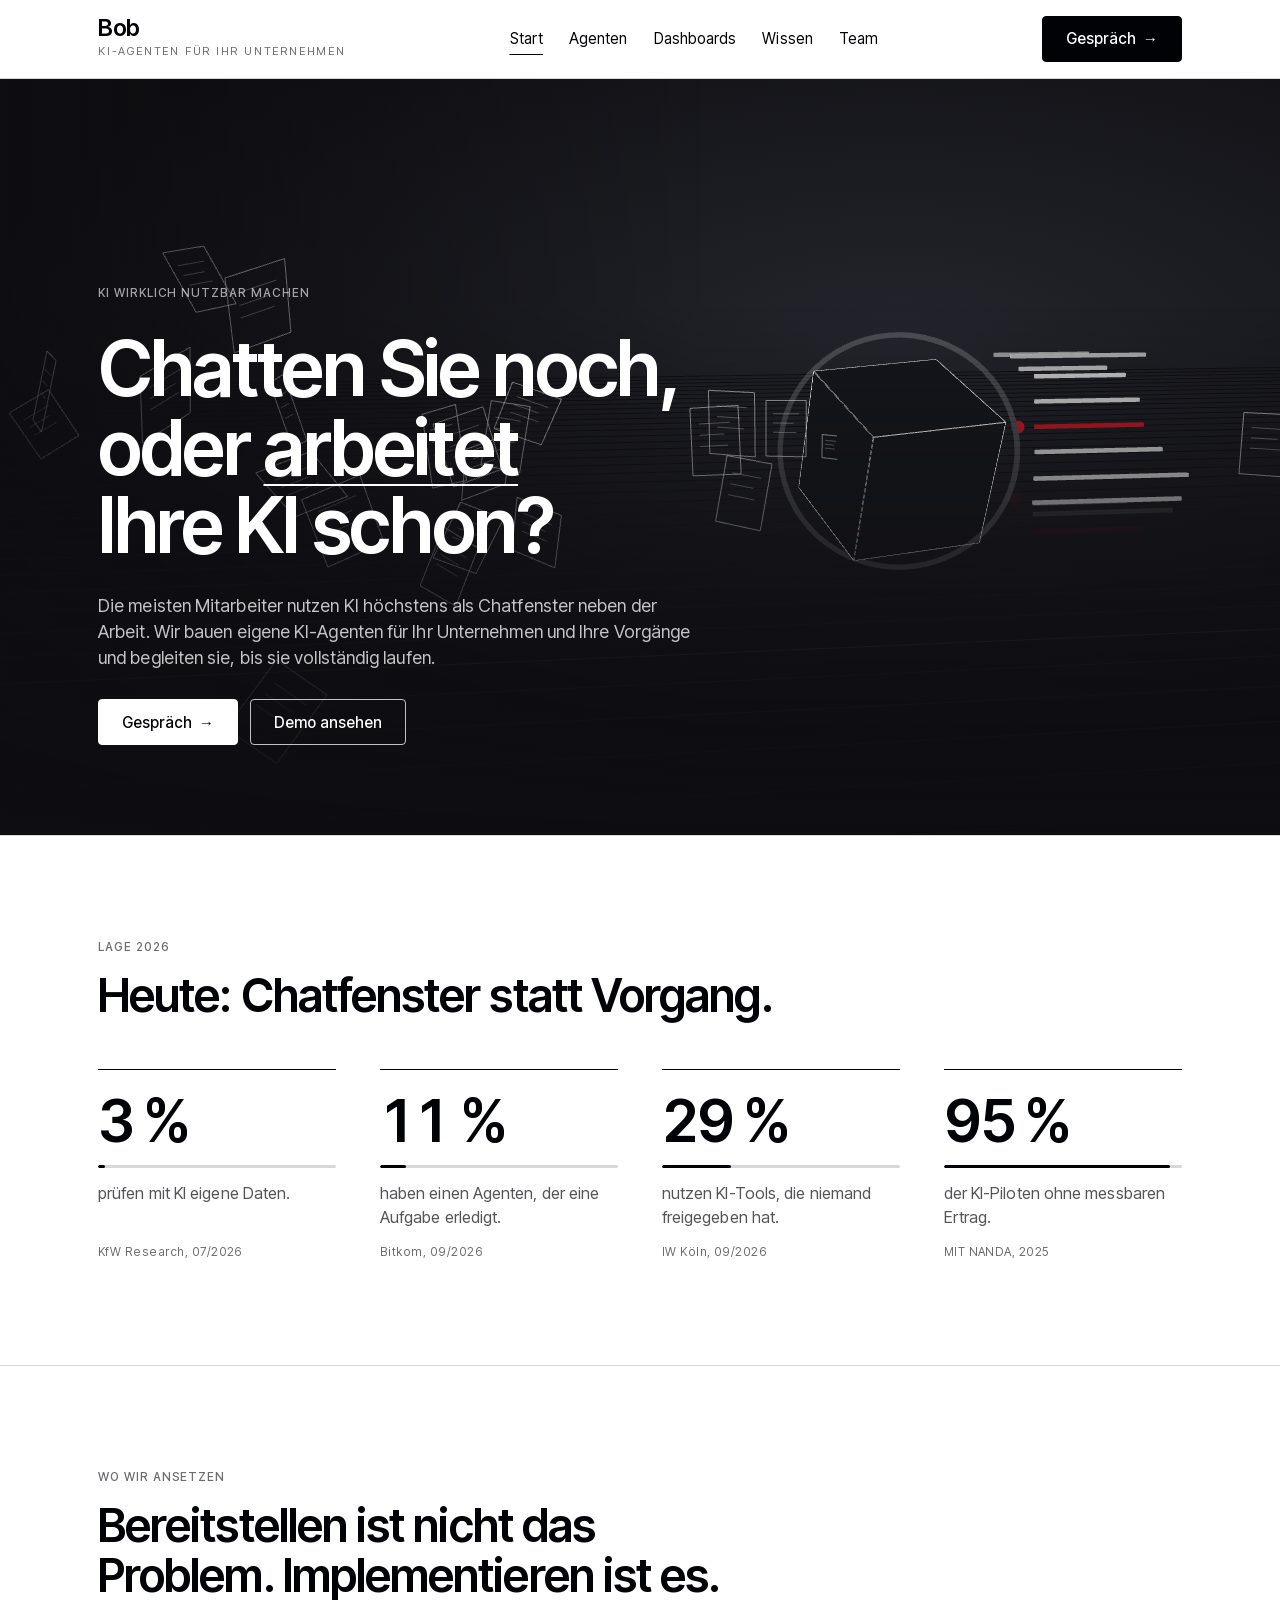
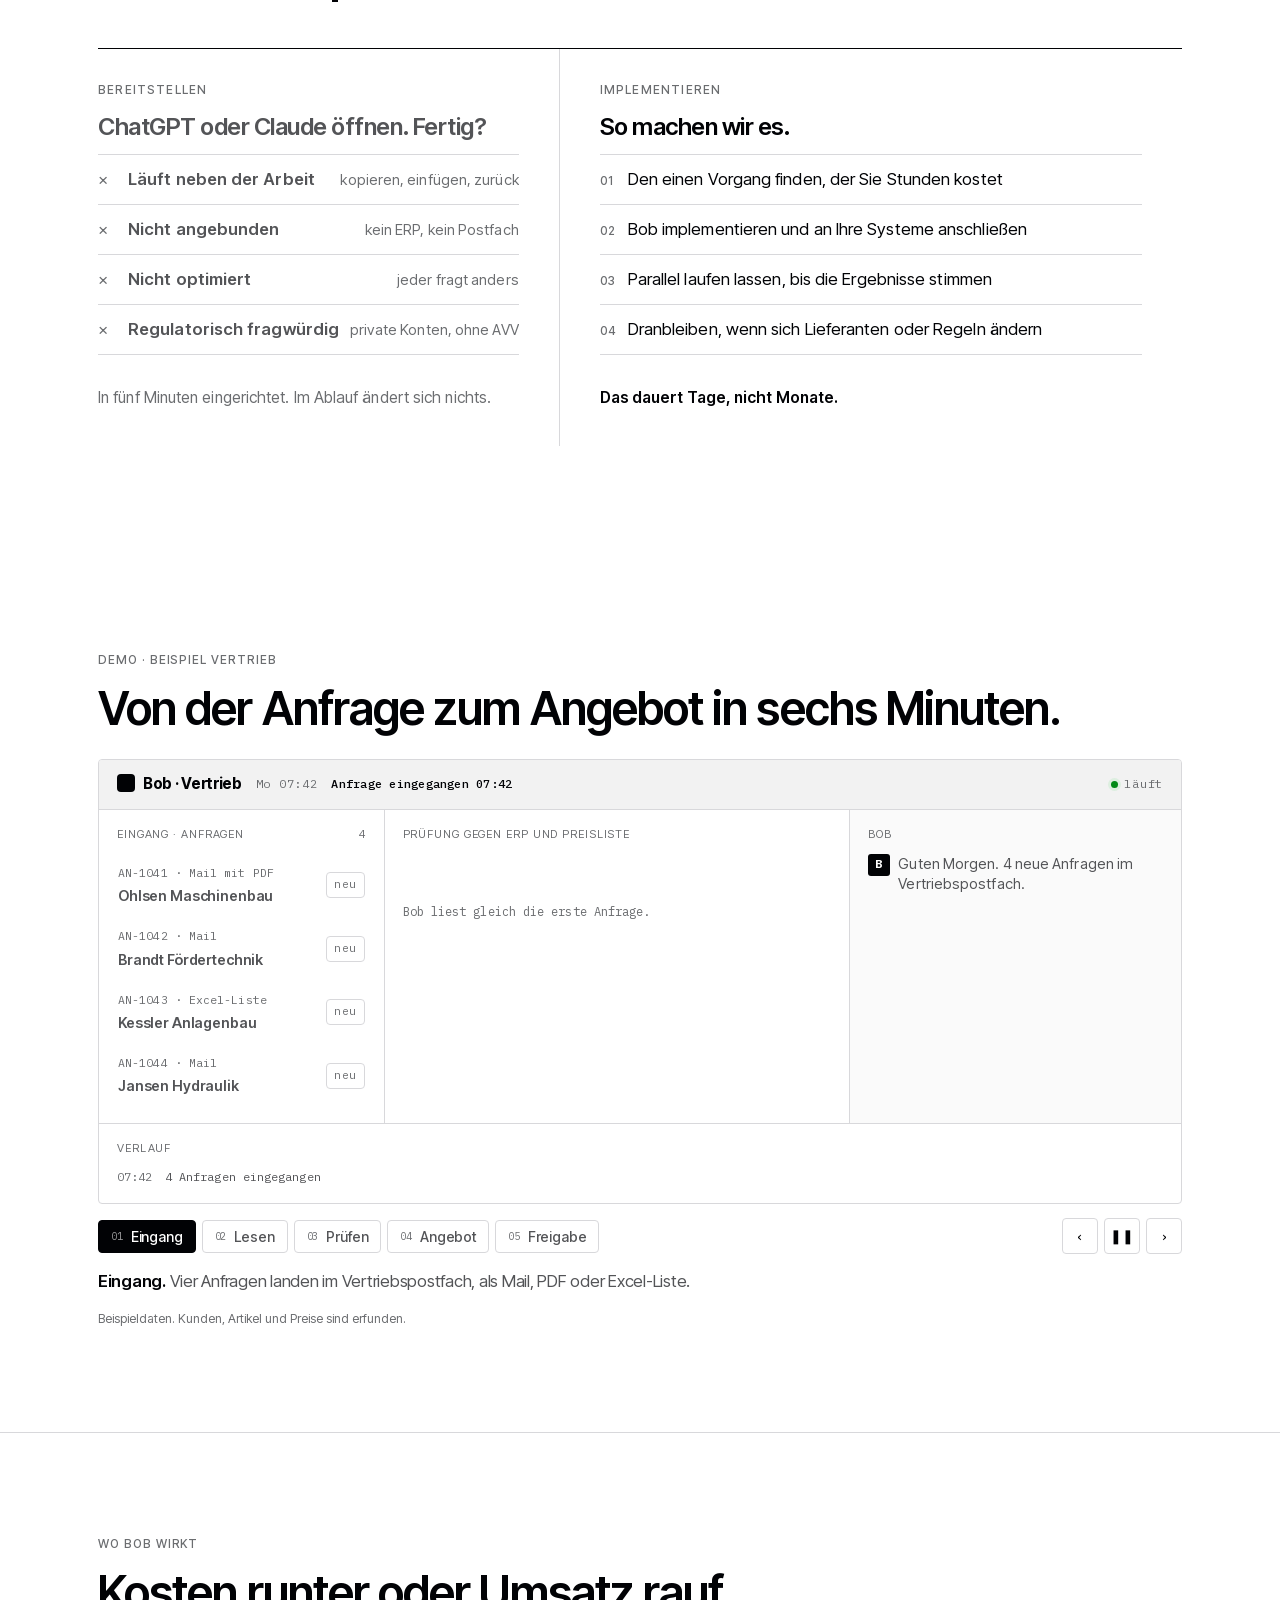
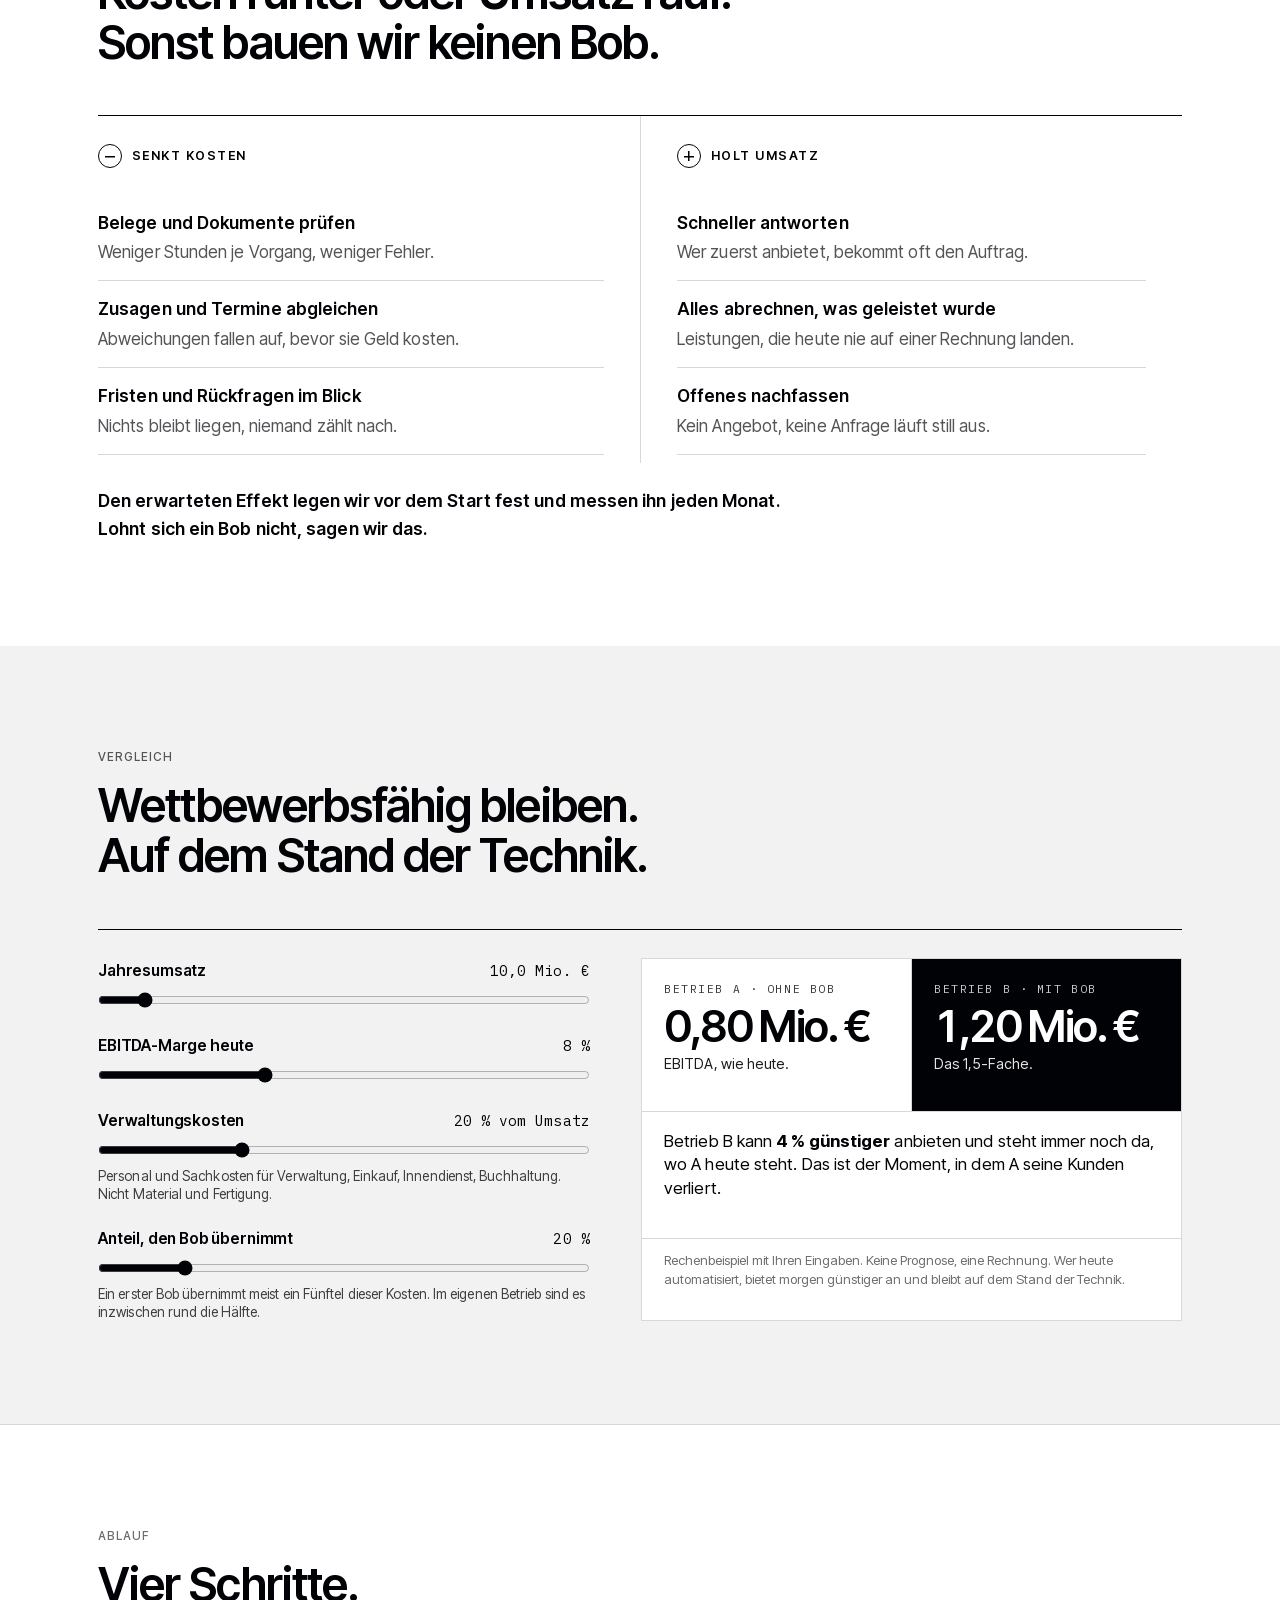
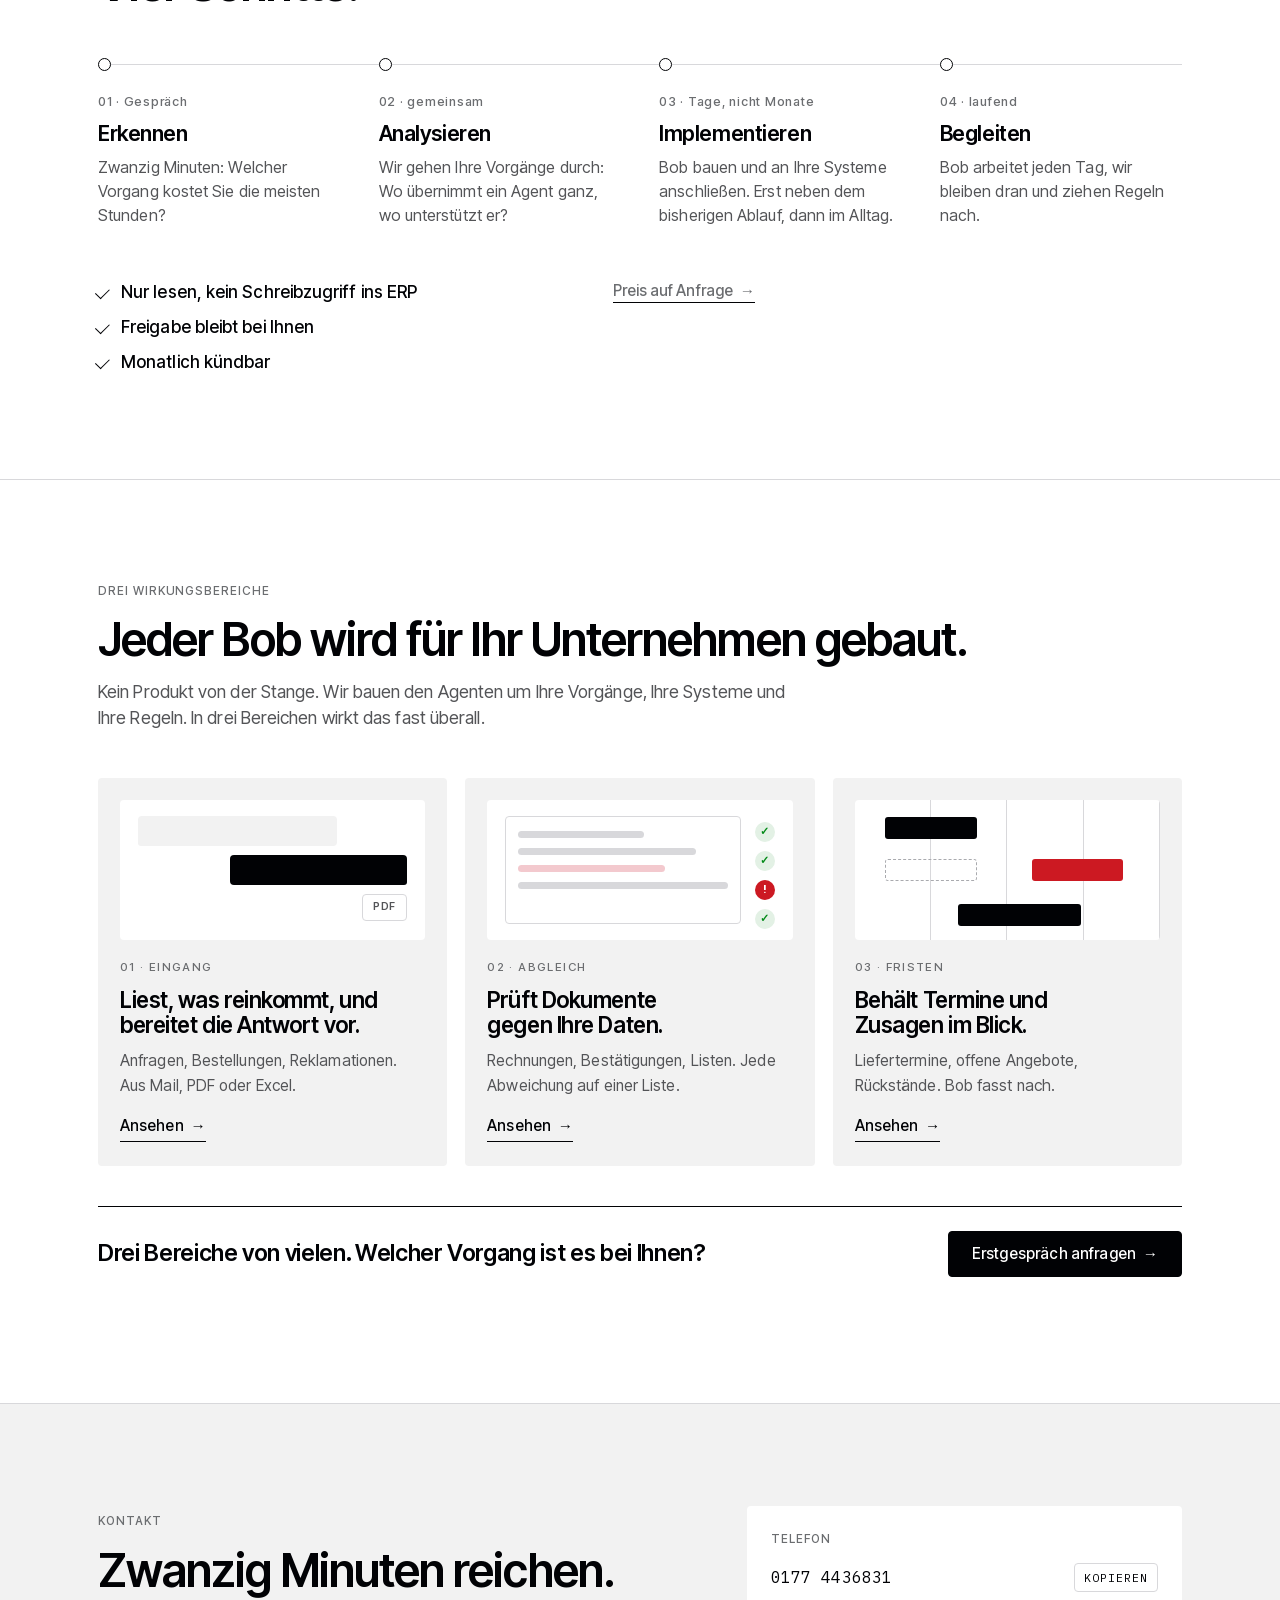
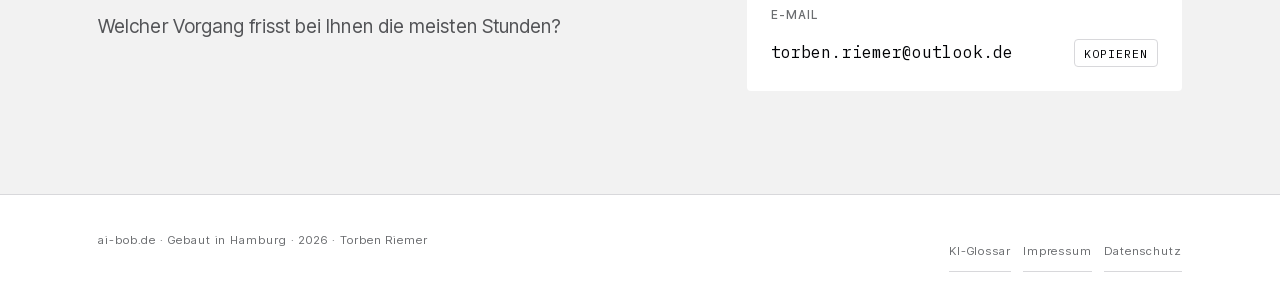
==== commit f6a42715: "Neuer Reiter Dashboards mit klickbarem Cockpit Eigene Seite neben Agenten: vier Ansichten (Geschäfts" ====
--- a/index.html
+++ b/index.html
@@ -7,7 +7,7 @@
 <meta name="description" content="Wir bauen mit Ihrem Team eigene KI-Agenten für Ihre Vorgänge und begleiten sie, bis sie laufen. Für den Mittelstand.">
 <title>Bob · KI-Agenten für Ihr Unternehmen</title>
 <link rel="stylesheet" href="fonts/fonts.css">
-<link rel="stylesheet" href="site.css?v=202610261502">
+<link rel="stylesheet" href="site.css?v=202610261509">
 </head>
 <body>
 <header class="top">
@@ -16,6 +16,7 @@
     <nav aria-label="Hauptnavigation">
       <a href="index.html" class="on" aria-current="page">Start</a>
       <a href="agenten.html">Agenten</a>
+      <a href="dashboards.html">Dashboards</a>
       <a href="wissen.html">Wissen</a>
       <a href="team.html">Team</a>
     </nav>
@@ -295,7 +296,7 @@
 })();
 </script>
 <script src="three.min.js"></script>
-<script src="hero3d.js?v=202610261502"></script>
+<script src="hero3d.js?v=202610261509"></script>
 
 </body>
 </html>
--- a/site.css
+++ b/site.css
@@ -956,3 +956,104 @@
 .bld-note{margin-top:14px;font-size:.78rem;color:var(--muted)}
 @media (max-width:520px){.bld-row{grid-template-columns:1fr;gap:2px}.bld-cta .btn{width:100%;justify-content:center}}
 @media (prefers-reduced-motion:reduce){.bld-row,.bld-stamp{transition:none}}
+
+
+/* Dashboards */
+.db{border:1px solid var(--line);border-radius:var(--radius);background:#fff;overflow:hidden}
+.db-bar{display:flex;align-items:center;gap:12px 20px;flex-wrap:wrap;padding:10px 18px;background:var(--alt);border-bottom:1px solid var(--line)}
+.db-brand{font-weight:700;font-size:.95rem;letter-spacing:-.02em;color:var(--ink);display:inline-flex;align-items:center;gap:8px}
+.db-brand b{width:16px;height:16px;border-radius:3px;background:var(--ink)}
+.db-tabs{display:flex;gap:4px;flex-wrap:wrap}
+.db-tabs button{font-family:var(--ab-display);font-size:.86rem;font-weight:500;padding:0 12px;min-height:36px;border:1px solid transparent;border-radius:var(--radius);background:none;color:var(--ink-2);cursor:pointer}
+.db-tabs button:hover{border-color:var(--line)}
+.db-tabs button.on{background:var(--ink);color:#fff}
+.db-tabs button:focus-visible{outline:2px solid var(--ink);outline-offset:2px}
+.db-live{margin-left:auto;font-family:var(--ab-mono);font-size:.72rem;letter-spacing:.04em;color:var(--muted);display:inline-flex;align-items:center;gap:7px}
+.db-live i{width:7px;height:7px;border-radius:50%;background:var(--ok);box-shadow:0 0 0 3px #DDEFE0;animation:dbPulse 2s ease-in-out infinite}
+@keyframes dbPulse{50%{box-shadow:0 0 0 6px rgba(1,138,22,.08)}}
+.db-grid{display:grid;grid-template-columns:minmax(0,1.65fr) minmax(0,1fr);grid-template-areas:"k k" "l b" "n n"}
+.db-kpis{grid-area:k;display:grid;grid-template-columns:repeat(4,minmax(0,1fr));border-bottom:1px solid var(--line)}
+.db-kpi{padding:18px 20px;display:flex;flex-direction:column;gap:6px;border-right:1px solid var(--line);min-width:0}
+.db-kpi:last-child{border-right:0}
+.db-kpi .k{font-family:var(--ab-mono);font-size:.7rem;letter-spacing:.1em;text-transform:uppercase;color:var(--muted)}
+.db-kpi .v{font-size:clamp(1.5rem,2.6vw,2.1rem);font-weight:600;letter-spacing:-.03em;line-height:1.05;font-variant-numeric:tabular-nums;color:var(--ink);white-space:nowrap}
+.db-kpi .dt{font-size:.82rem;font-weight:500}
+.db-kpi .dt.ok{color:var(--ok)}.db-kpi .dt.no{color:var(--warn)}
+.db-card{padding:18px 20px;min-width:0}
+.db-line{grid-area:l;border-right:1px solid var(--line);border-bottom:1px solid var(--line)}
+.db-bars{grid-area:b;border-bottom:1px solid var(--line)}
+.db-notes{grid-area:n}
+.db-h{display:flex;justify-content:space-between;align-items:baseline;gap:12px;flex-wrap:wrap;margin-bottom:12px;font-weight:600;font-size:.95rem;color:var(--ink)}
+.db-leg{font-family:var(--ab-mono);font-weight:400;font-size:.72rem;color:var(--muted);display:inline-flex;align-items:center;gap:6px}
+.db-leg i{display:inline-block;width:16px;height:2px;background:var(--ink);margin-left:8px}
+.db-leg i.b{background:none;border-top:2px dashed #A9AAAE;height:0}
+.db-cnt{font-family:var(--ab-mono);font-weight:400;font-size:.72rem;color:var(--warn)}
+.db-plot{position:relative}
+.db-svg{width:100%;height:auto;display:block;overflow:visible;touch-action:pan-y}
+.db-x{display:grid;grid-template-columns:repeat(12,minmax(0,1fr));margin-top:6px;font-family:var(--ab-mono);font-size:.7rem;color:var(--muted)}
+.db-x span{text-align:center;white-space:nowrap}
+.db-x span:first-child{text-align:left}.db-x span:last-child{text-align:right}
+.db-tip{position:absolute;left:0;top:0;pointer-events:none;background:var(--ink);color:#fff;border-radius:3px;padding:6px 10px;display:flex;flex-direction:column;gap:1px;white-space:nowrap;opacity:0;transition:opacity .15s}
+.db-tip.on{opacity:1}
+.db-tip span{font-family:var(--ab-mono);font-size:.66rem;color:rgba(255,255,255,.65)}
+.db-tip b{font-size:.82rem;font-weight:600}
+.db-svg .gl{stroke:#EDEDEF;stroke-width:1}
+.db-svg .area{fill:rgba(1,2,5,.045);animation:dbFade .9s ease-out both}
+.db-svg .pa{fill:none;stroke:var(--ink);stroke-width:2.2;stroke-linejoin:round;stroke-linecap:round;stroke-dasharray:1}
+.db-svg .pb{fill:none;stroke:#A9AAAE;stroke-width:1.5;stroke-dasharray:5 5;vector-effect:non-scaling-stroke}
+.db-svg .xl{font-family:var(--ab-mono);font-size:11px;fill:var(--muted)}
+.db-svg .end{fill:var(--ink);stroke:#fff;stroke-width:2;animation:dbFade .4s 1s both}
+.db-svg .hov{opacity:0;pointer-events:none;transition:opacity .15s}
+.db-svg .hov.on{opacity:1}
+.db-svg .guide{stroke:var(--ink);stroke-width:1;stroke-dasharray:2 3;vector-effect:non-scaling-stroke}
+.db-svg .hd{fill:#fff;stroke:var(--ink);stroke-width:2}
+.db-svg .tipb{fill:var(--ink)}
+.db-svg .tip1{font-family:var(--ab-mono);font-size:10px;fill:rgba(255,255,255,.65)}
+.db-svg .tip2{font-family:var(--ab-display);font-size:12px;font-weight:600;fill:#fff}
+@keyframes dbFade{from{opacity:0}}
+.db-bl{list-style:none;margin:0;padding:0;display:flex;flex-direction:column;gap:12px}
+.db-bl li{display:grid;grid-template-columns:minmax(0,1fr) auto;grid-template-areas:"n v" "t t";gap:5px 10px;font-size:.88rem}
+.db-bl .n{grid-area:n;color:var(--ink-2)}
+.db-bl .val{grid-area:v;font-variant-numeric:tabular-nums;font-weight:600;color:var(--ink)}
+.db-bl .tr{grid-area:t;height:8px;background:#EDEDEF;border-radius:2px;overflow:hidden}
+.db-bl .tr i{display:block;height:100%;width:0;background:var(--ink);border-radius:2px;transition:width .8s cubic-bezier(.2,.8,.2,1);transition-delay:calc(var(--d,0)*.09s)}
+.db-bl.go .tr i{width:var(--w)}
+.db-bl li.bad .tr i{background:var(--warn)}
+.db-bl li.bad .val{color:var(--warn)}
+.db-nl{list-style:none;margin:0;padding:0;display:grid;grid-template-columns:repeat(3,minmax(0,1fr));gap:12px}
+.db-nl li{display:grid;grid-template-columns:10px minmax(0,1fr);gap:10px;align-items:start;padding:12px 14px;background:var(--alt);border-radius:var(--radius);font-size:.9rem;line-height:1.45;color:var(--ink);opacity:0;transform:translateY(6px);transition:opacity .4s,transform .4s;transition-delay:calc(var(--d,0)*.15s + .5s)}
+.db-nl.go li{opacity:1;transform:none}
+.db-nl li i{width:8px;height:8px;border-radius:50%;background:var(--ink);margin-top:6px}
+.db-nl li.bad i{background:var(--warn)}
+.db-note{margin-top:14px;font-size:.78rem;color:var(--muted)}
+.dbf{list-style:none;margin:0;padding:0;display:grid;grid-template-columns:repeat(4,minmax(0,1fr));gap:clamp(20px,3vw,40px);counter-reset:dbf}
+.dbf li{display:flex;flex-direction:column;gap:8px;padding-top:18px;border-top:1px solid var(--ink);counter-increment:dbf}
+.dbf li::before{content:counter(dbf,decimal-leading-zero);font-family:var(--ab-mono);font-size:.74rem;color:var(--muted)}
+.dbf b{font-size:1.15rem;font-weight:600;color:var(--ink)}
+.dbf span{color:var(--ink-2);line-height:1.45}
+.dbs{margin-top:clamp(36px,5vw,56px);display:flex;flex-wrap:wrap;align-items:center;gap:14px 20px;padding:20px 22px;background:var(--alt);border-radius:var(--radius)}
+.dbs-k{font-family:var(--ab-mono);font-size:.72rem;letter-spacing:.14em;text-transform:uppercase;color:var(--muted)}
+.dbs-l{list-style:none;margin:0;padding:0;display:flex;flex-wrap:wrap;gap:6px}
+.dbs-l li{font-size:.86rem;font-weight:500;padding:6px 11px;border:1px solid var(--ink);border-radius:var(--radius);background:#fff}
+.dbs p{flex-basis:100%;color:var(--ink-2)}
+@media (max-width:980px){.db-nl{grid-template-columns:1fr}.dbf{grid-template-columns:repeat(2,minmax(0,1fr))}}
+@media (max-width:860px){
+  .db-grid{grid-template-columns:1fr;grid-template-areas:"k" "l" "b" "n"}
+  .db-kpis{grid-template-columns:repeat(2,minmax(0,1fr))}
+  .db-kpi:nth-child(2){border-right:0}
+  .db-kpi:nth-child(-n+2){border-bottom:1px solid var(--line)}
+  .db-line{border-right:0}
+  .db-live{margin-left:0}
+  .db-tabs{order:3;flex-basis:100%;flex-wrap:nowrap;overflow-x:auto;scrollbar-width:none}
+  .db-tabs button{min-height:40px;white-space:nowrap}
+  .top nav{gap:14px;font-size:.88rem}
+}
+@media (max-width:520px){
+  .db-kpi{padding:14px}
+  .db-kpi .v{font-size:1.35rem}
+  .db-kpi .k{font-size:.66rem;letter-spacing:.06em}
+  .db-tabs{display:grid;grid-template-columns:repeat(2,minmax(0,1fr));overflow:visible}
+  .db-x span:nth-child(even):not(:last-child){visibility:hidden}
+  .dbf{grid-template-columns:1fr}
+}
+@media (prefers-reduced-motion:reduce){.db-live i,.db-svg .area,.db-svg .end{animation:none}.db-bl .tr i,.db-nl li{transition:none}}
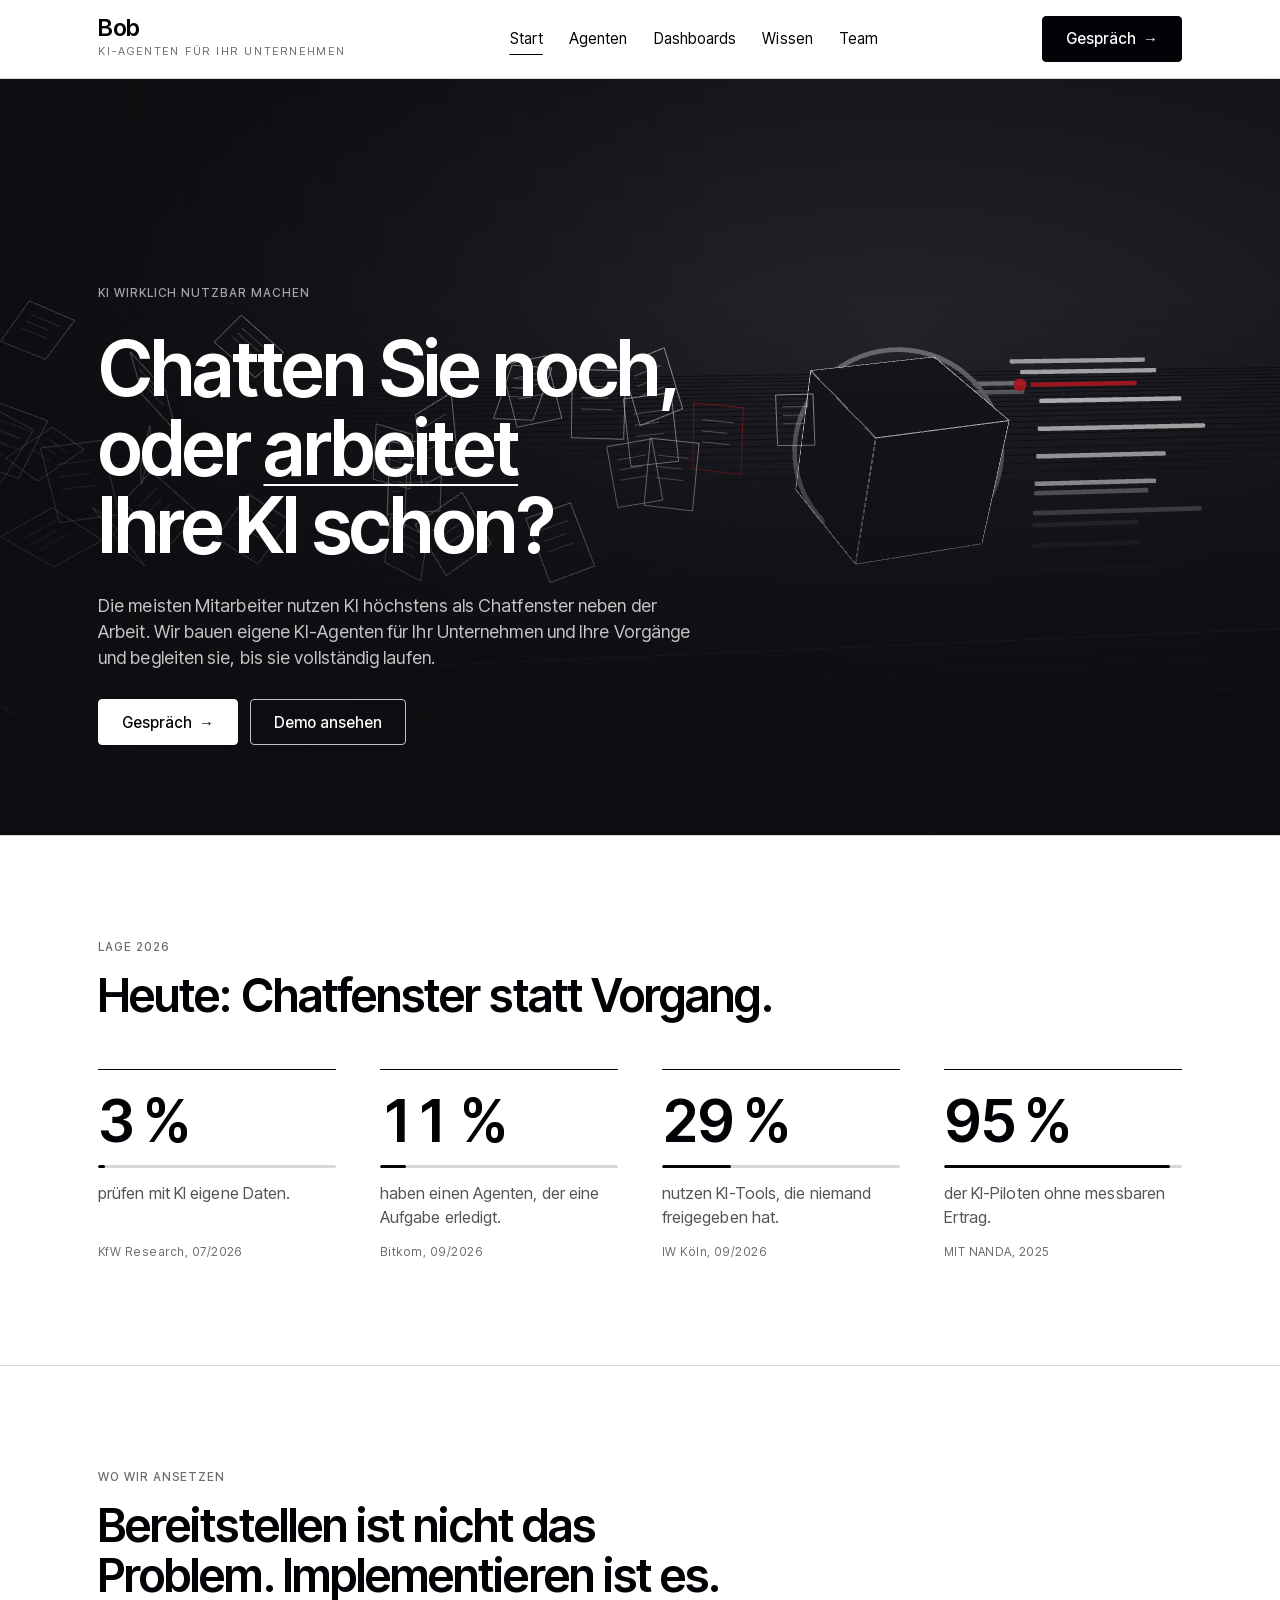
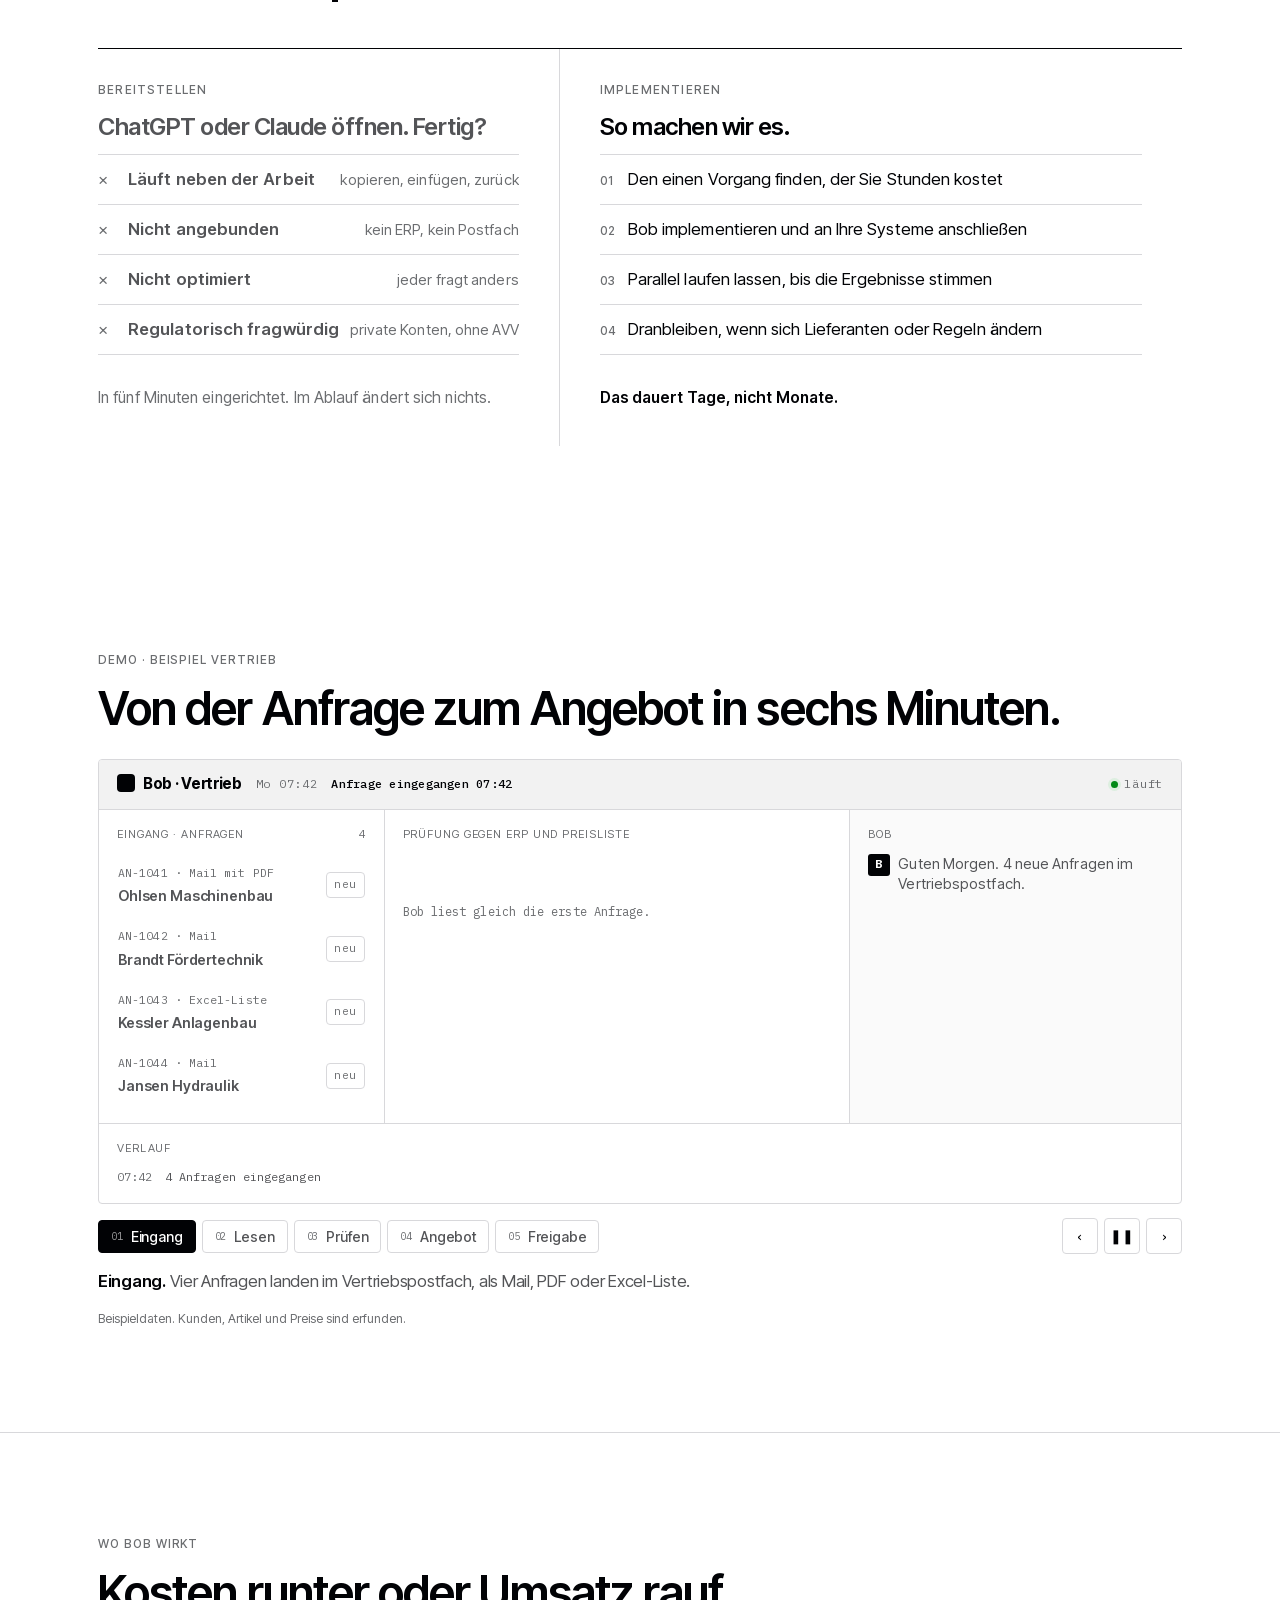
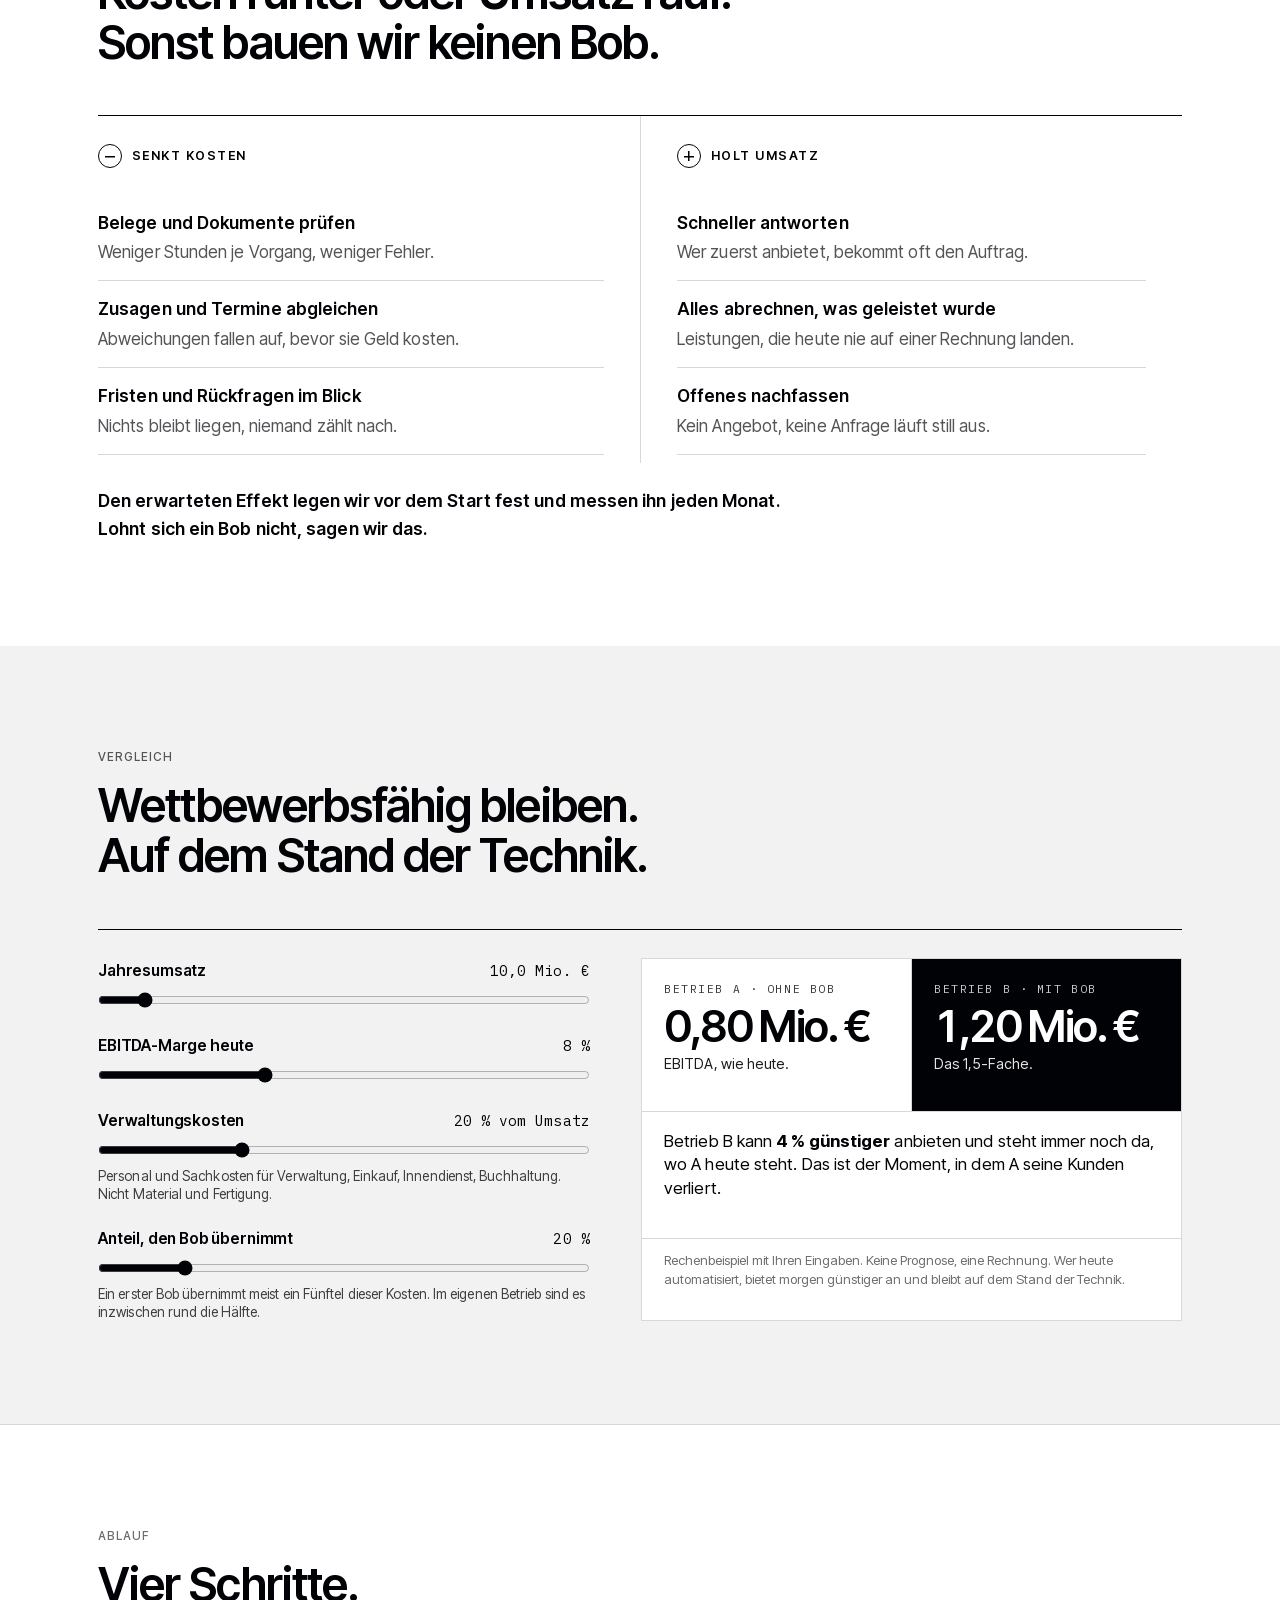
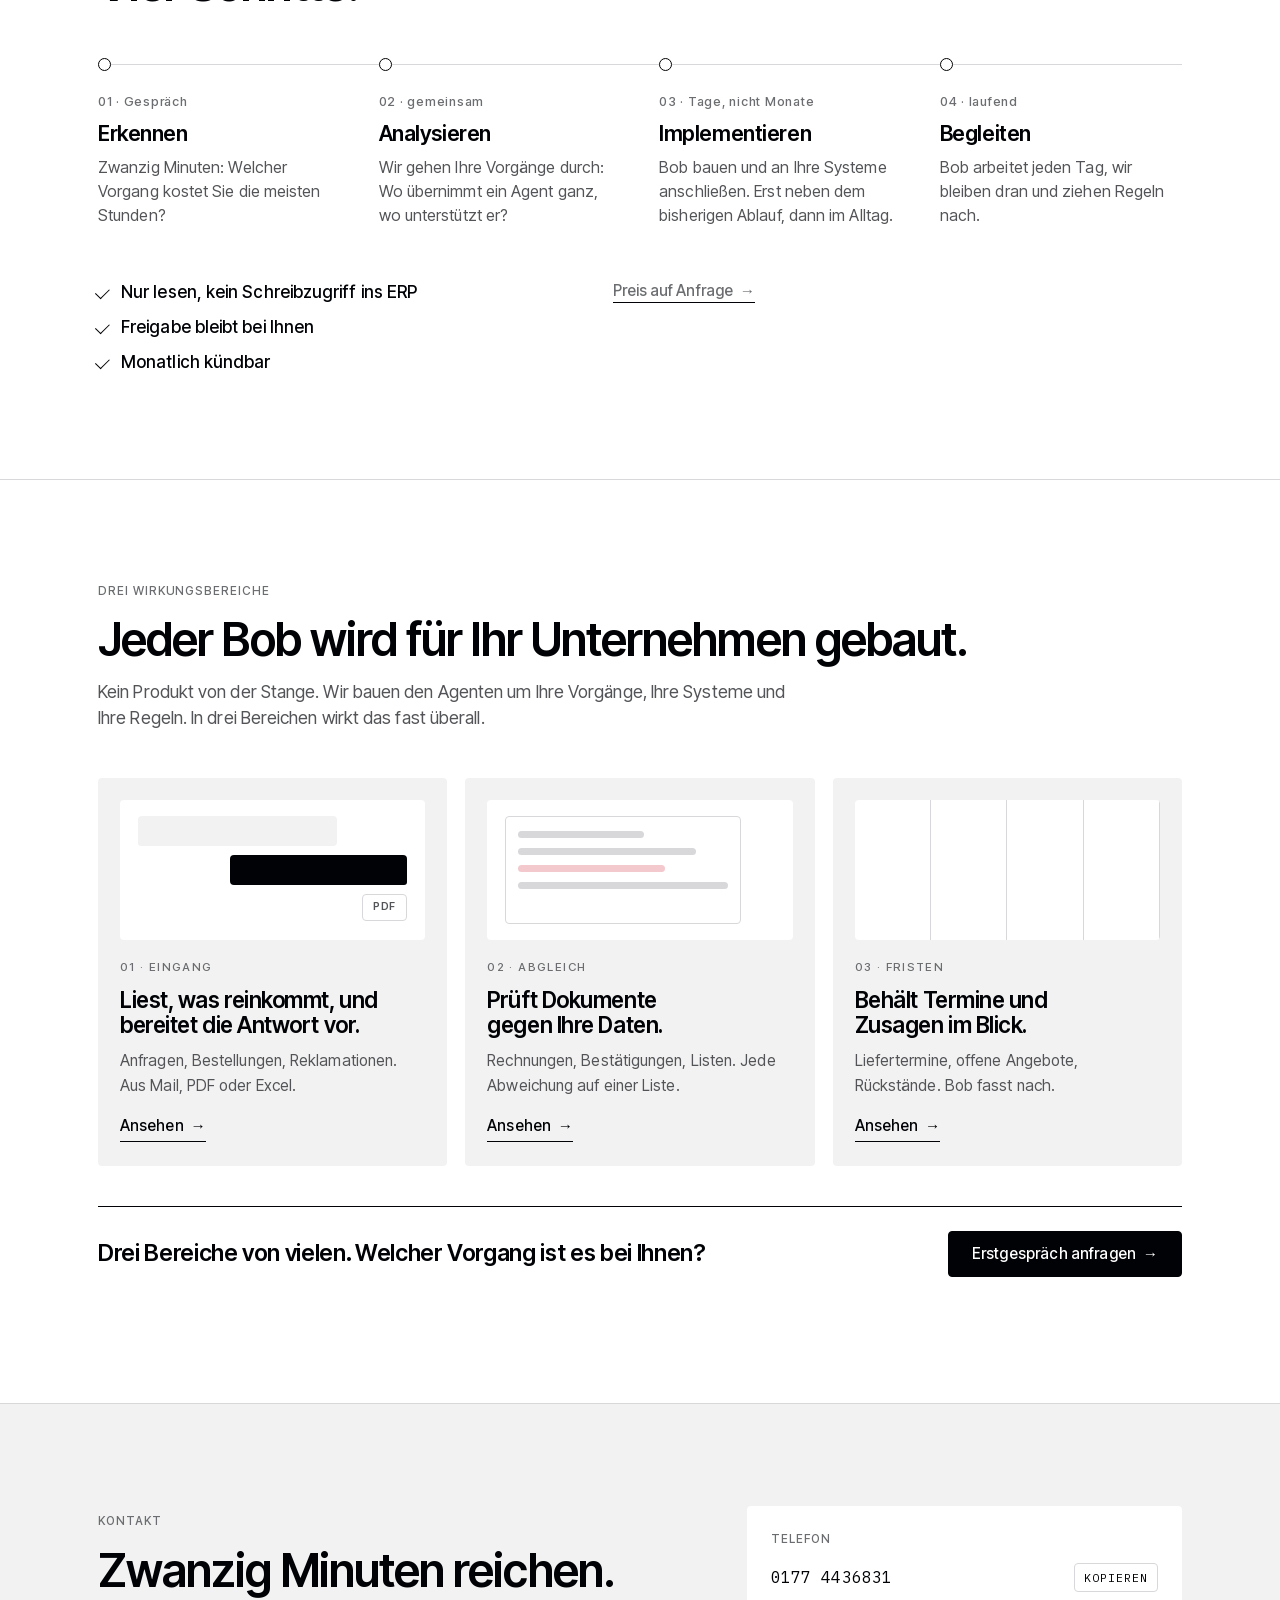
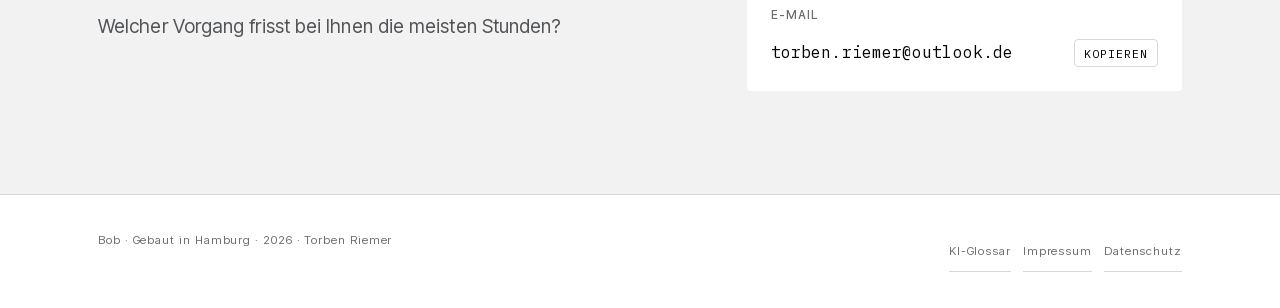
==== commit b4bcde0a: "Finale Fassung: Impressum, Datenschutz, 404, Vorschaubild, bewegte Beispiel-Agenten Impressum und Da" ====
--- a/index.html
+++ b/index.html
@@ -3,11 +3,26 @@
 <head>
 <meta charset="utf-8">
 <meta name="robots" content="noindex, nofollow">
+<link rel="icon" href="favicon.svg" type="image/svg+xml">
+<link rel="icon" href="icon-32.png" sizes="32x32" type="image/png">
+<link rel="apple-touch-icon" href="icon-180.png">
+<meta name="theme-color" content="#FFFFFF">
+<link rel="canonical" href="https://torbenbob.github.io/ai/">
+<meta property="og:type" content="website">
+<meta property="og:locale" content="de_DE">
+<meta property="og:site_name" content="Bob">
+<meta property="og:title" content="Bob · KI-Agenten für Ihr Unternehmen">
+<meta property="og:description" content="Wir bauen eigene KI-Agenten und Dashboards für Ihr Unternehmen und begleiten sie, bis sie vollständig laufen.">
+<meta property="og:url" content="https://torbenbob.github.io/ai/">
+<meta property="og:image" content="https://torbenbob.github.io/ai/og.png">
+<meta property="og:image:width" content="1200">
+<meta property="og:image:height" content="630">
+<meta name="twitter:card" content="summary_large_image">
 <meta name="viewport" content="width=device-width, initial-scale=1">
-<meta name="description" content="Wir bauen mit Ihrem Team eigene KI-Agenten für Ihre Vorgänge und begleiten sie, bis sie laufen. Für den Mittelstand.">
+<meta name="description" content="Wir bauen eigene KI-Agenten und Dashboards für Ihr Unternehmen und begleiten sie, bis sie vollständig laufen.">
 <title>Bob · KI-Agenten für Ihr Unternehmen</title>
 <link rel="stylesheet" href="fonts/fonts.css">
-<link rel="stylesheet" href="site.css?v=202610261509">
+<link rel="stylesheet" href="site.css?v=202610270955">
 </head>
 <body>
 <header class="top">
@@ -174,8 +189,8 @@
 <footer>
   <div class="wrap">
     <div class="legal">
-      <span>ai-bob.de · Gebaut in Hamburg · 2026 · Torben Riemer</span>
-      <span><a href="glossar.html">KI-Glossar</a> &nbsp; <a href="index.html#impressum">Impressum</a> &nbsp; <a href="index.html#datenschutz">Datenschutz</a></span>
+      <span>Bob · Gebaut in Hamburg · 2026 · Torben Riemer</span>
+      <span><a href="glossar.html">KI-Glossar</a> &nbsp; <a href="impressum.html">Impressum</a> &nbsp; <a href="datenschutz.html">Datenschutz</a></span>
     </div>
   </div>
 </footer>
@@ -296,7 +311,7 @@
 })();
 </script>
 <script src="three.min.js"></script>
-<script src="hero3d.js?v=202610261509"></script>
+<script src="hero3d.js?v=202610270955"></script>
 
 </body>
 </html>
--- a/site.css
+++ b/site.css
@@ -1057,3 +1057,85 @@
   .dbf{grid-template-columns:1fr}
 }
 @media (prefers-reduced-motion:reduce){.db-live i,.db-svg .area,.db-svg .end{animation:none}.db-bl .tr i,.db-nl li{transition:none}}
+
+
+/* Beispiel-Agenten in Bewegung */
+.mock .ph0{display:none}
+.mock.anim:not(.fin) .ph0{display:inline}
+.mock.anim:not(.fin) .ph1{display:none}
+.mock.rs *,.mock.rs *::before,.mock.rs *::after{transition:none!important;animation:none!important}
+.mock.anim .gantt,.mock.anim .inv,.mock.anim .chat{transition:opacity .4s}
+.mock.anim.out .gantt,.mock.anim.out .inv,.mock.anim.out .chat{opacity:0}
+.mock.anim.fin .mock-foot .dm-btn{animation:mkPulse 1.3s ease-out 2}
+@keyframes mkPulse{0%{box-shadow:0 0 0 0 rgba(1,2,5,.35)}100%{box-shadow:0 0 0 10px rgba(1,2,5,0)}}
+/* Termine */
+.mock.anim .g-row>.g-ghost{opacity:0;transition:opacity .4s}
+.mock.anim.s1 .g-row>.g-ghost{opacity:1}
+.mock.anim .g-row>.g-bar{transform:scaleX(0);transform-origin:left center;transition:transform .55s cubic-bezier(.2,.8,.2,1),background-color .4s;transition-delay:calc(var(--i,0)*.22s)}
+.mock.anim.s2 .g-row>.g-bar{transform:none}
+.mock.anim .g-bar.mv{transform:translateX(calc(-200% - 24px)) scaleX(0);background:var(--ink)}
+.mock.anim.s2 .g-bar.mv{transform:translateX(calc(-200% - 24px))}
+.mock.anim.s3 .g-bar.mv{transform:none;background:var(--warn);transition:transform .9s cubic-bezier(.6,0,.2,1),background-color .4s .5s}
+.mock.anim .g-row>i em{opacity:0;transform:translateY(4px);transition:opacity .3s,transform .3s}
+.mock.anim.s2 .g-bar.part em{opacity:1;transform:none;transition-delay:1.2s}
+.mock.anim.s3 .g-bar.mv em{opacity:1;transform:none;transition-delay:.9s}
+/* Abgleich */
+.inv-paper{position:relative;overflow:hidden}
+.inv-paper .scan{display:none}
+.mock.anim .inv-paper .scan{display:block;position:absolute;left:0;right:0;top:0;height:2px;background:var(--ink);opacity:0;pointer-events:none}
+.mock.anim.s1 .inv-paper .scan{animation:mkScan 2.4s linear forwards}
+@keyframes mkScan{0%{top:0;opacity:.55}90%{opacity:.55}100%{top:100%;opacity:0}}
+.mock.anim .inv-checks li{opacity:0;transform:translateX(-6px);transition:opacity .35s,transform .35s;transition-delay:calc(var(--i,0)*.45s)}
+.mock.anim.s2 .inv-checks li{opacity:1;transform:none}
+.mock.anim.s2 .inv-checks li::before{animation:dmPop .45s cubic-bezier(.2,.8,.2,1) both;animation-delay:calc(var(--i,0)*.45s)}
+.mock.anim .inv-line .hl{transition:background-color .35s,color .35s}
+.mock.anim:not(.s3) .inv-line .hl{background:transparent;color:inherit;font-weight:inherit}
+/* Eingang */
+.msg .dots{display:none}
+.mock.anim .chat .msg{opacity:0;transform:translateY(8px);transition:opacity .4s,transform .4s}
+.mock.anim.s1 .chat .msg.in{opacity:1;transform:none}
+.mock.anim.s2 .chat .msg.bob{opacity:1;transform:none}
+.mock.anim.s2:not(.s3) .chat .msg.bob p{color:transparent;position:relative}
+.mock.anim.s2:not(.s3) .chat .msg.bob .dots{display:flex;position:absolute;left:14px;top:50%;transform:translateY(-50%);gap:5px}
+.msg .dots i{width:6px;height:6px;border-radius:50%;background:#fff;opacity:.35;animation:mkDot 1s infinite}
+.msg .dots i:nth-child(2){animation-delay:.15s}.msg .dots i:nth-child(3){animation-delay:.3s}
+@keyframes mkDot{30%{opacity:1;transform:translateY(-2px)}}
+.mock.anim .chat .att{opacity:0;transform:scale(.9);transition:opacity .3s,transform .3s}
+.mock.anim.s4 .chat .att{opacity:1;transform:none}
+.mock.anim.s5 .chat .msg.sys{opacity:1;transform:none}
+/* Karten auf der Startseite */
+.vc .b1{animation:tcB1 7s infinite}
+.vc .b2{animation:tcB2 7s infinite}
+.vc .b3{animation:tcB3 7s infinite}
+@keyframes tcB1{0%{opacity:0;transform:translateY(6px)}8%,88%{opacity:1;transform:none}100%{opacity:0}}
+@keyframes tcB2{0%,28%{opacity:0;transform:translateY(6px)}36%,88%{opacity:1;transform:none}100%{opacity:0}}
+@keyframes tcB3{0%,46%{opacity:0;transform:scale(.85)}54%,88%{opacity:1;transform:none}100%{opacity:0}}
+.vd .pp{position:relative;overflow:hidden}
+.vd .pp::after{content:"";position:absolute;left:0;right:0;top:0;height:2px;background:var(--ink);opacity:0;animation:tdScan 7s linear infinite}
+@keyframes tdScan{0%{top:0;opacity:0}4%{opacity:.5}40%{top:100%;opacity:.5}42%,100%{top:100%;opacity:0}}
+.vd li{animation:tdChk 7s infinite both}
+.vd li:nth-child(2){animation-delay:.5s}.vd li:nth-child(3){animation-delay:1s}.vd li:nth-child(4){animation-delay:1.5s}
+@keyframes tdChk{0%,6%{opacity:0;transform:scale(.4)}12%,84%{opacity:1;transform:none}94%,100%{opacity:0;transform:none}}
+.vd .pp i.r{animation:tdRed 7s infinite}
+@keyframes tdRed{0%,22%{background:var(--line)}28%,88%{background:#F3C9CE}100%{background:var(--line)}}
+.vg i{transform-origin:left center;animation:tgGrow 7s infinite both}
+.vg i:nth-child(3){animation-delay:.3s}.vg i:nth-child(4){animation-delay:.6s}
+@keyframes tgGrow{0%{transform:scaleX(0)}12%,86%{transform:scaleX(1);opacity:1}96%,100%{transform:scaleX(1);opacity:0}}
+.vg i.gh{animation:tgFade 7s infinite both}
+@keyframes tgFade{0%{opacity:0}8%,86%{opacity:1}96%,100%{opacity:0}}
+.vg i.bad{animation:tgMove 7s infinite both}
+@keyframes tgMove{0%,14%{left:10%;background:var(--ink);opacity:0}20%{left:10%;background:var(--ink);opacity:1}42%{left:58%;background:var(--warn);opacity:1}86%{left:58%;background:var(--warn);opacity:1}96%,100%{left:58%;opacity:0}}
+@media (prefers-reduced-motion:reduce){.vc span,.vd li,.vd .pp i.r,.vd .pp::after,.vg i{animation:none!important}}
+
+
+/* Rechtstexte */
+.lg>*{max-width:760px}
+.lg h2{font-size:clamp(1.3rem,2.2vw,1.6rem);margin-top:clamp(36px,5vw,52px)}
+.lg h2:first-child{margin-top:0}
+.lg h3{font-size:1.05rem;margin-top:24px}
+.lg p,.lg li{color:var(--ink-2);line-height:1.6;margin-top:10px}
+.lg ul{padding-left:1.2em}
+.lg address{font-style:normal;color:var(--ink);line-height:1.6;margin-top:10px}
+.lg a{color:var(--ink);text-underline-offset:3px}
+.lg .stand{margin-top:40px;font-size:.86rem;color:var(--muted)}
+.nf{display:flex;flex-direction:column;gap:18px;align-items:flex-start}
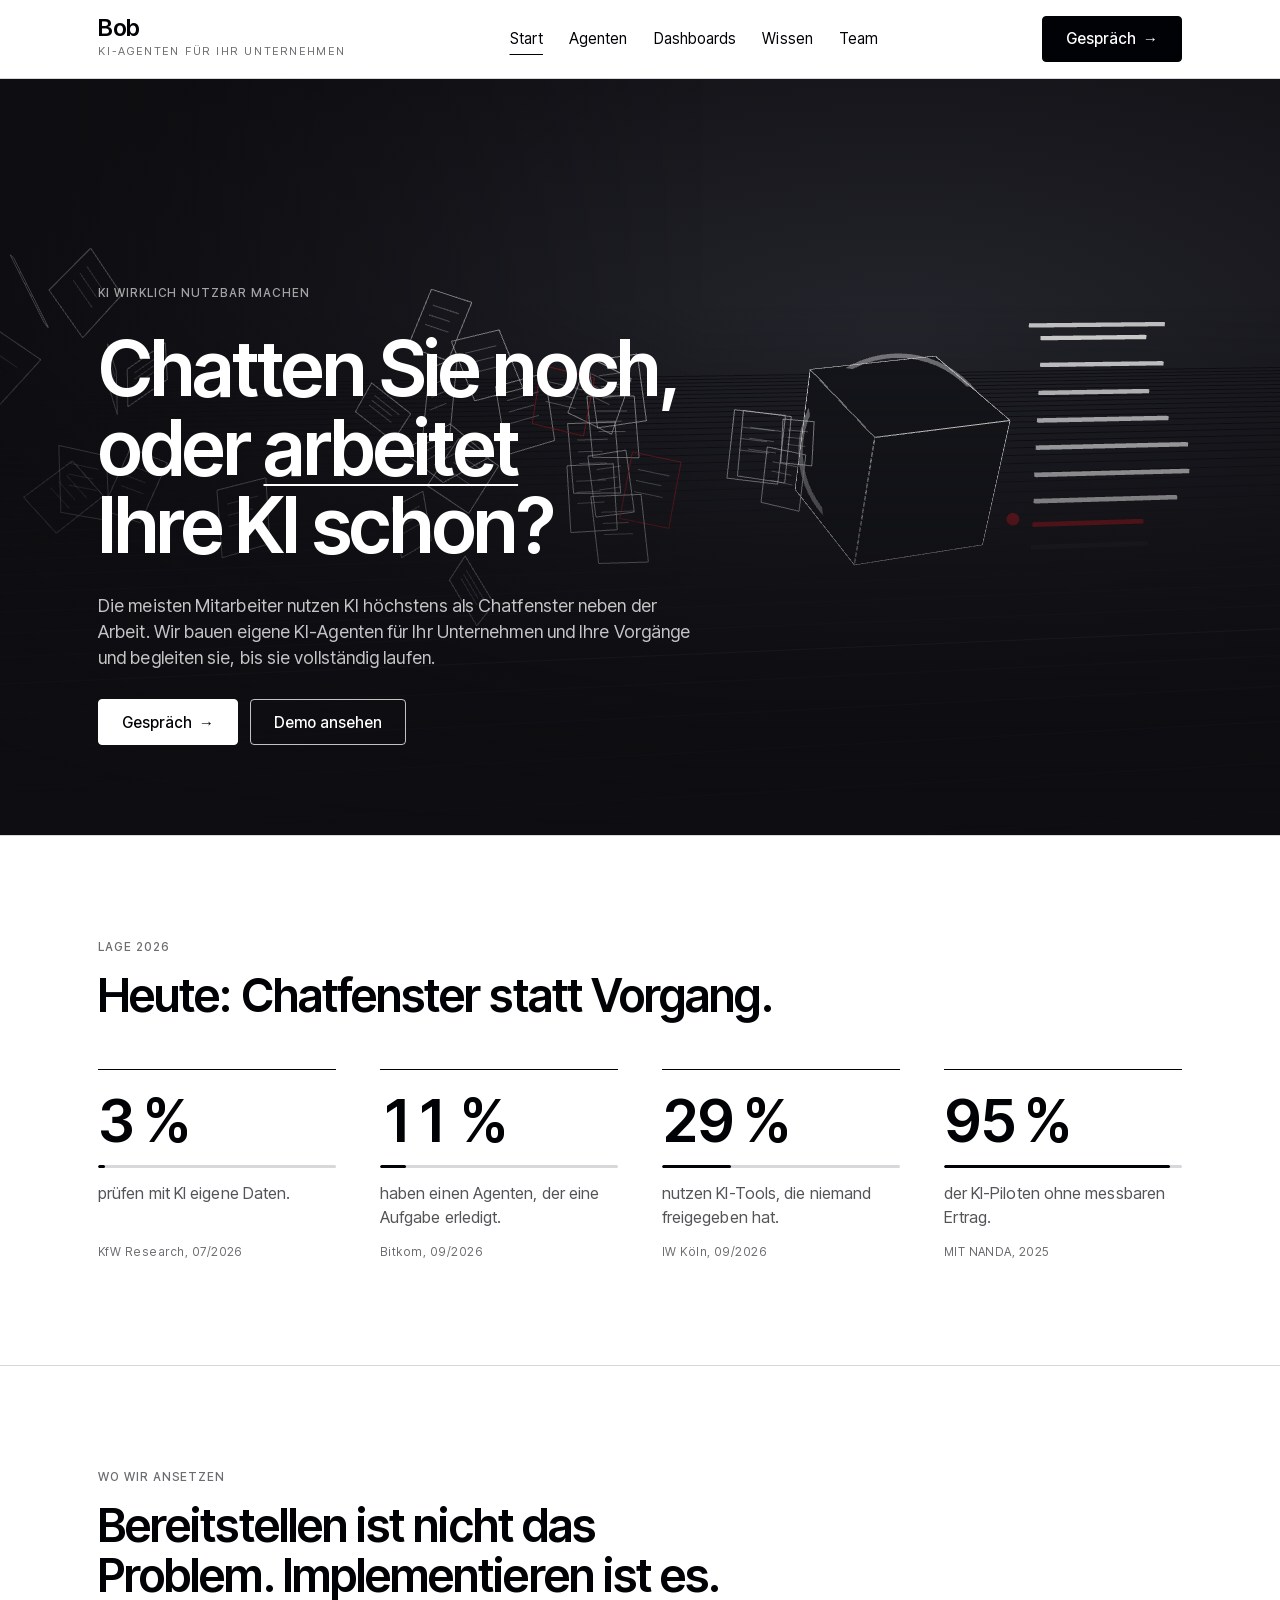
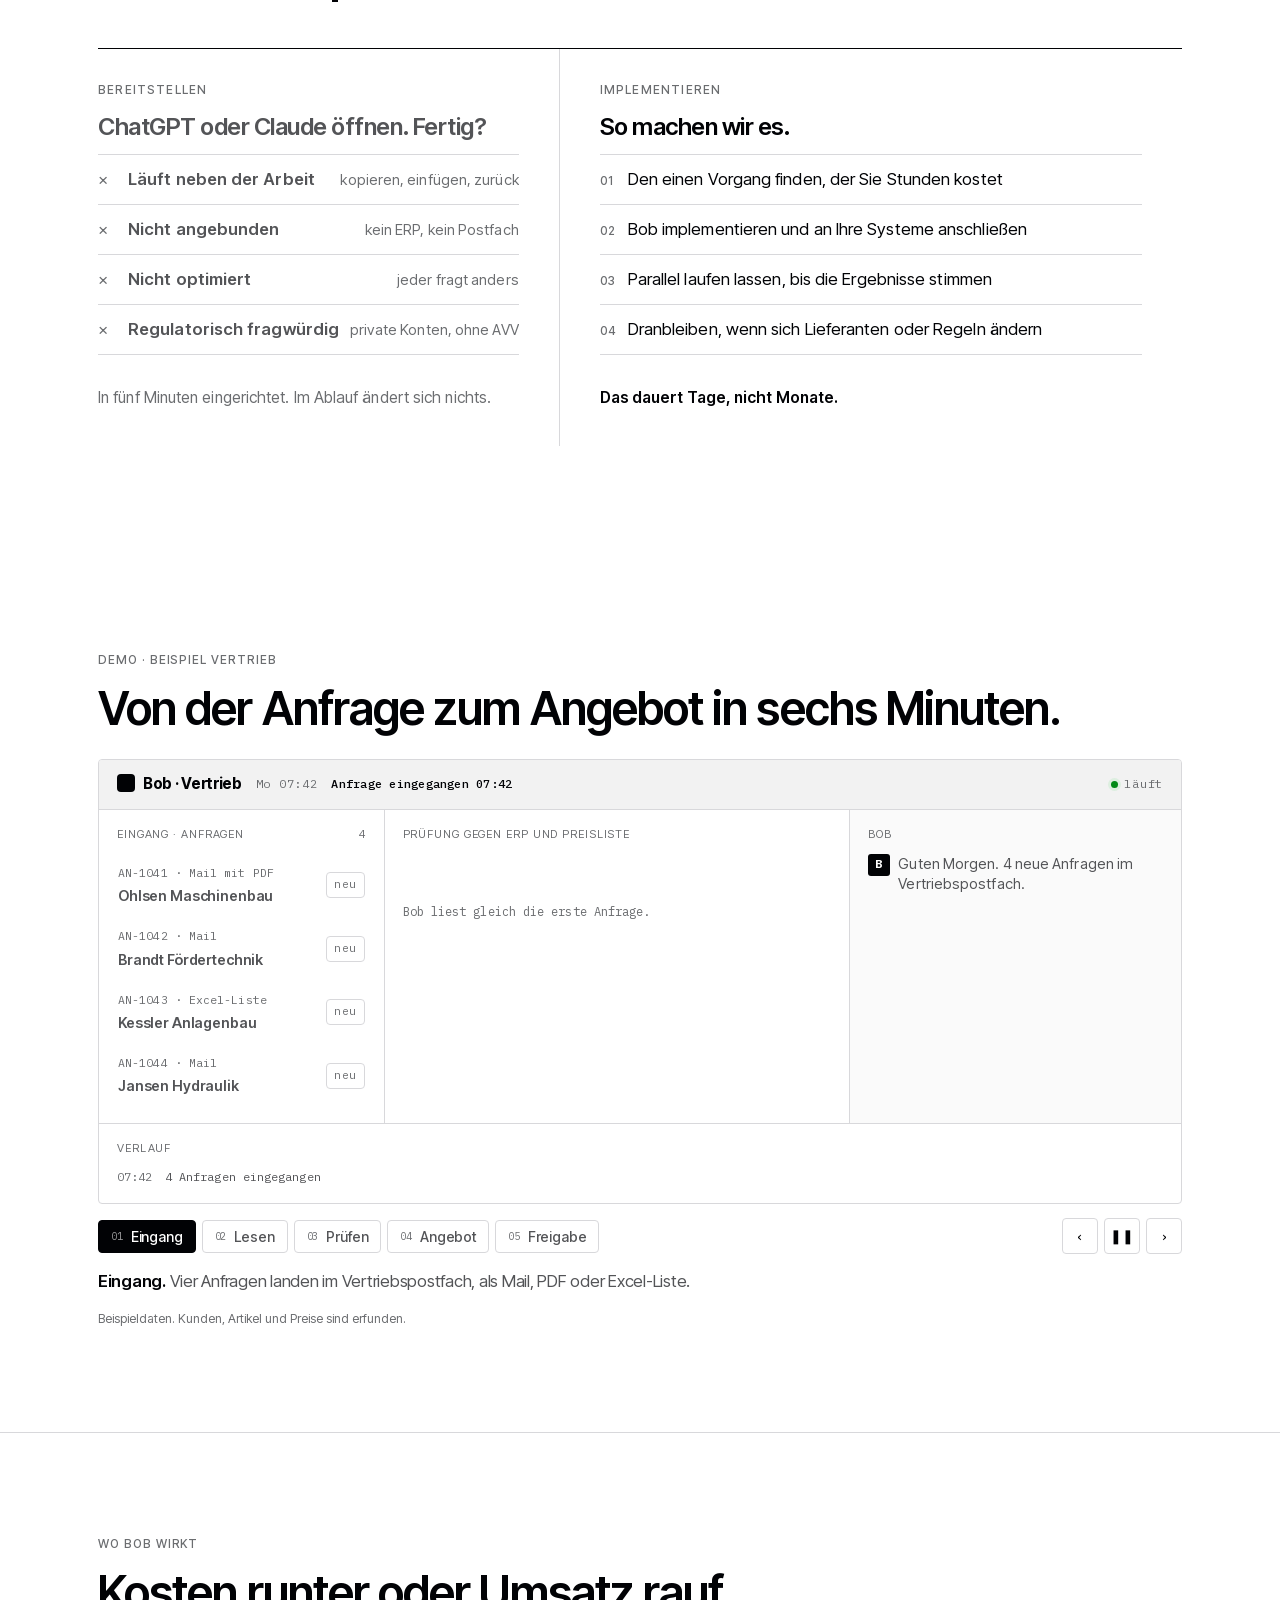
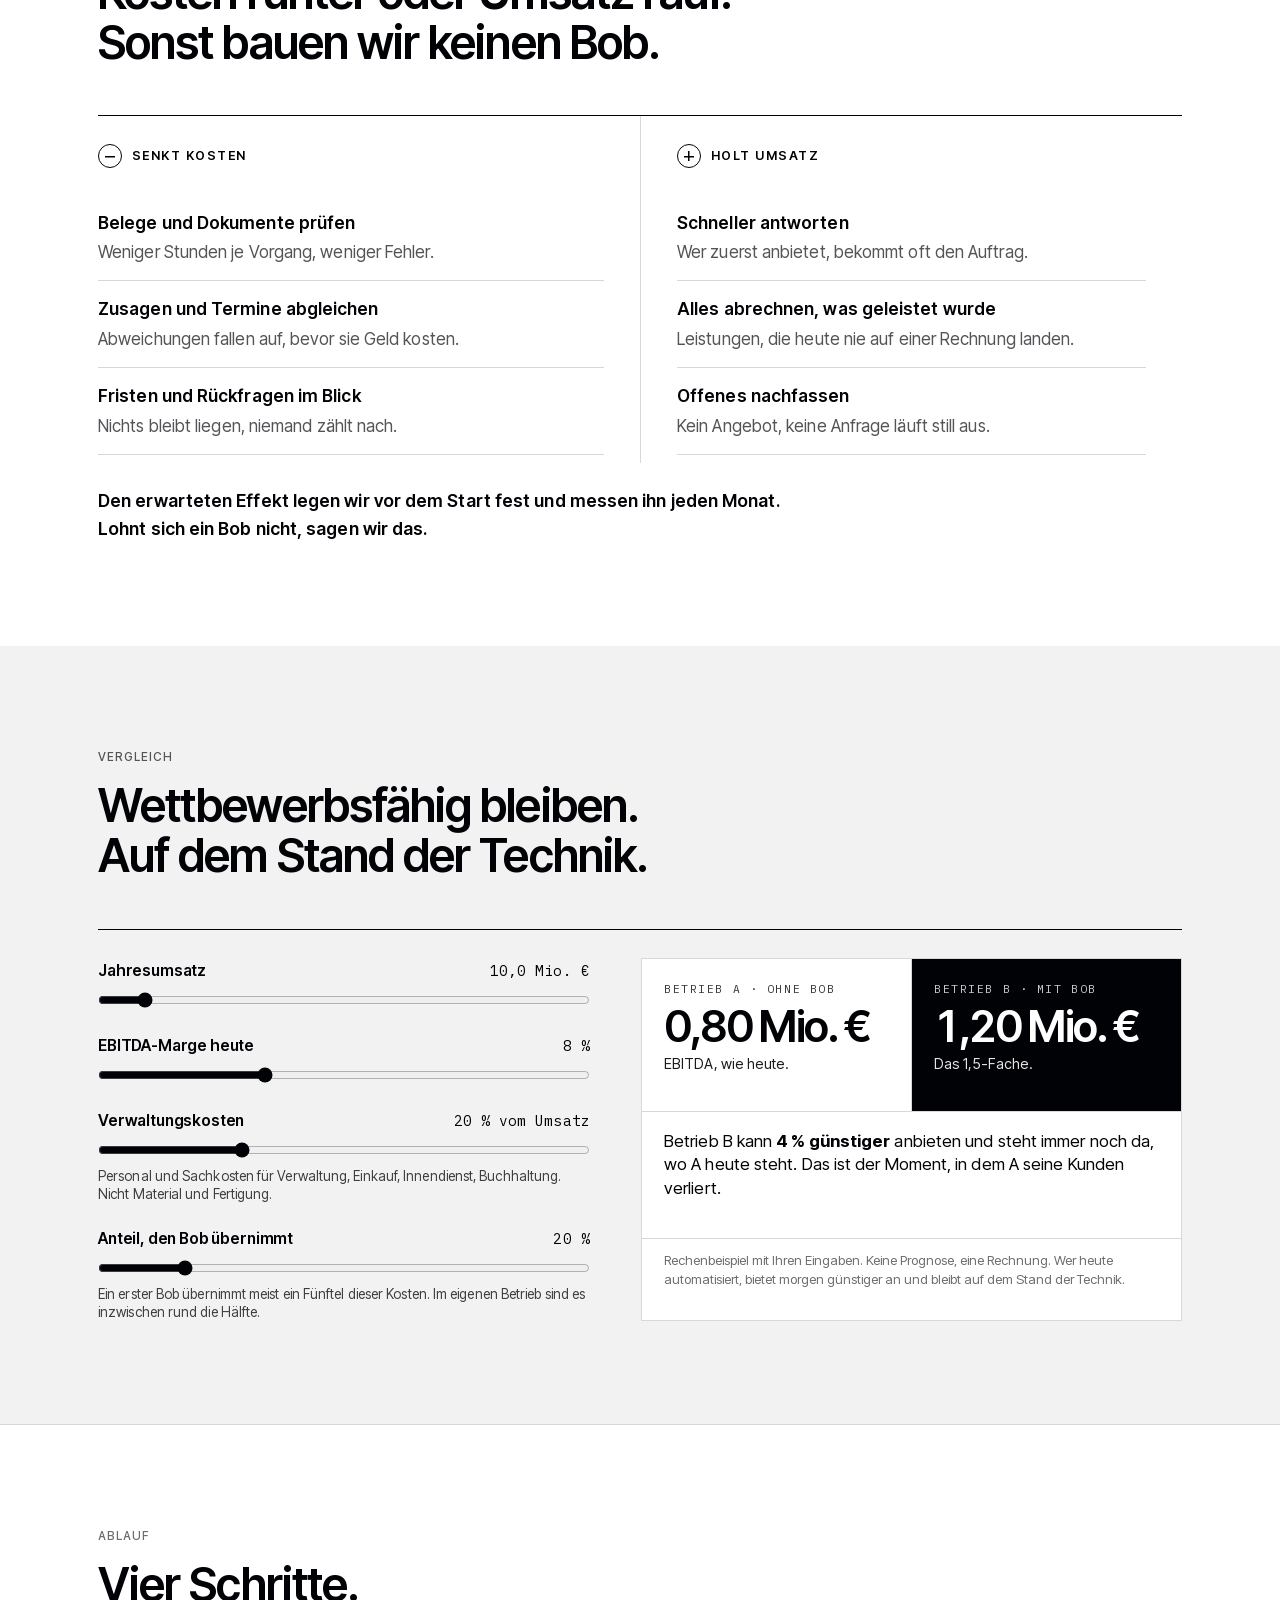
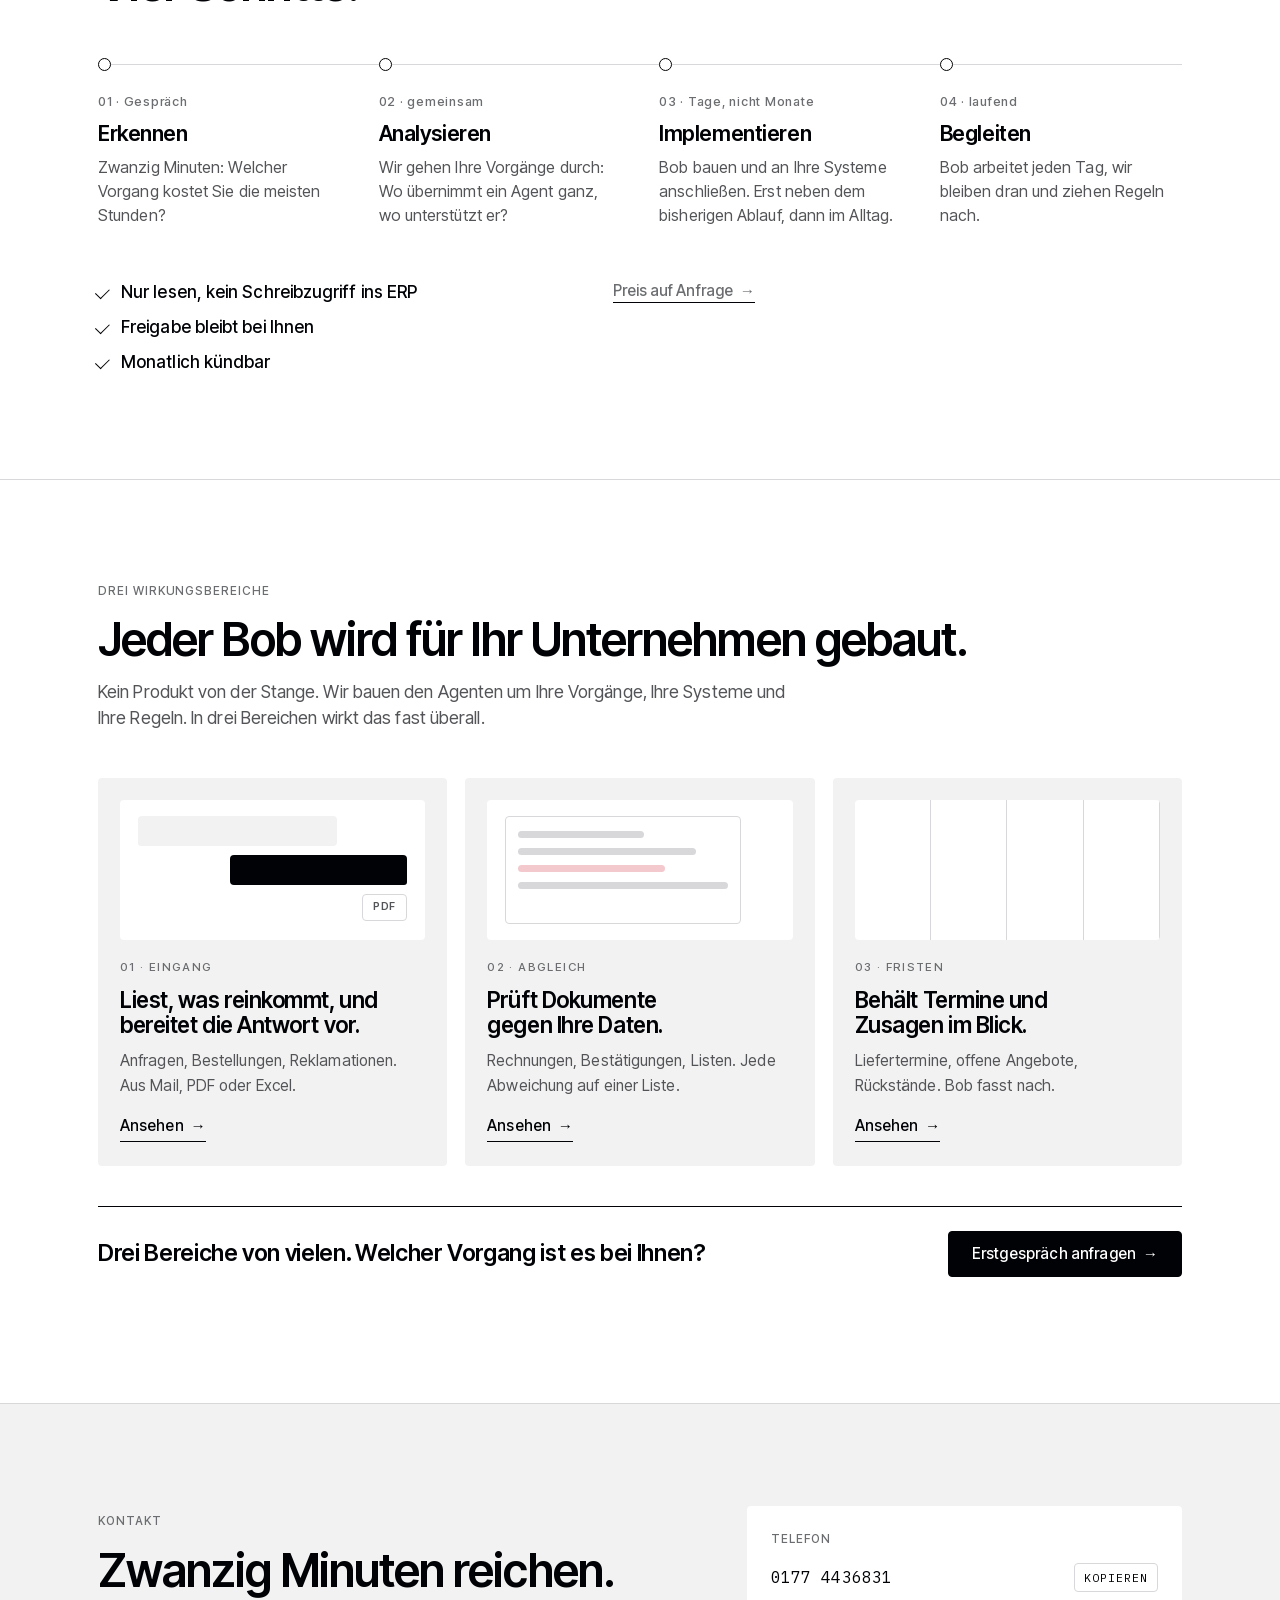
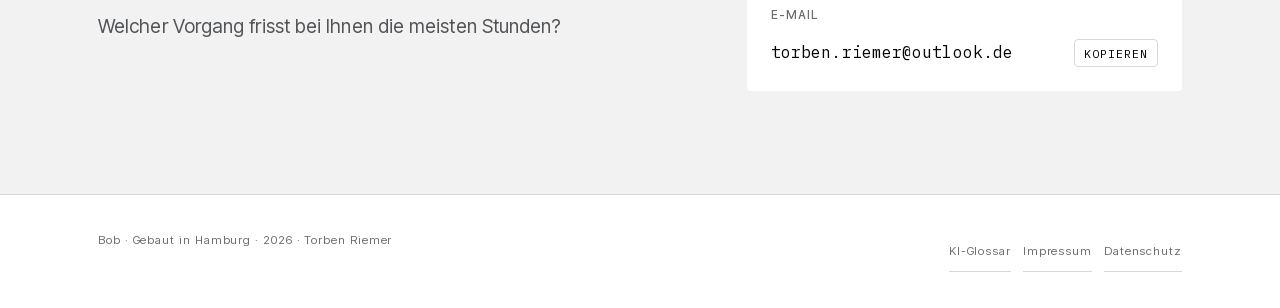
==== commit 2f15ab09: "QA-Nachbesserung: Kachel-Labels und Tooltip ab 11 px, Achse am Handy entzerrt Co-Authored-By: Claude" ====
--- a/index.html
+++ b/index.html
@@ -22,7 +22,7 @@
 <meta name="description" content="Wir bauen eigene KI-Agenten und Dashboards für Ihr Unternehmen und begleiten sie, bis sie vollständig laufen.">
 <title>Bob · KI-Agenten für Ihr Unternehmen</title>
 <link rel="stylesheet" href="fonts/fonts.css">
-<link rel="stylesheet" href="site.css?v=202610270955">
+<link rel="stylesheet" href="site.css?v=202610271011">
 </head>
 <body>
 <header class="top">
@@ -311,7 +311,7 @@
 })();
 </script>
 <script src="three.min.js"></script>
-<script src="hero3d.js?v=202610270955"></script>
+<script src="hero3d.js?v=202610271011"></script>
 
 </body>
 </html>
--- a/site.css
+++ b/site.css
@@ -822,6 +822,7 @@
 .brand .tag{font-size:.68rem}
 .ag-copy .pill,.ag-copy .keep b,.dm-h,.ui-h,.g-head span,.ui-k small,.dm-tbl th,.g-row>i em{font-size:.7rem}
 .dm-item .no,.ui-l li span{font-size:.72rem}
+.dm-cursor span{font-size:.7rem}
 .chip,.dm-item .chip{font-size:.7rem}
 .proc-tabs button{position:relative;padding:6px 0 12px}
 .proc-tabs button.on::after{position:absolute;left:0;right:0;bottom:-19px;height:2px;background:var(--ink)}
@@ -995,7 +996,7 @@
 .db-x span:first-child{text-align:left}.db-x span:last-child{text-align:right}
 .db-tip{position:absolute;left:0;top:0;pointer-events:none;background:var(--ink);color:#fff;border-radius:3px;padding:6px 10px;display:flex;flex-direction:column;gap:1px;white-space:nowrap;opacity:0;transition:opacity .15s}
 .db-tip.on{opacity:1}
-.db-tip span{font-family:var(--ab-mono);font-size:.66rem;color:rgba(255,255,255,.65)}
+.db-tip span{font-family:var(--ab-mono);font-size:.7rem;color:rgba(255,255,255,.65)}
 .db-tip b{font-size:.82rem;font-weight:600}
 .db-svg .gl{stroke:#EDEDEF;stroke-width:1}
 .db-svg .area{fill:rgba(1,2,5,.045);animation:dbFade .9s ease-out both}
@@ -1051,9 +1052,9 @@
 @media (max-width:520px){
   .db-kpi{padding:14px}
   .db-kpi .v{font-size:1.35rem}
-  .db-kpi .k{font-size:.66rem;letter-spacing:.06em}
+  .db-kpi .k{font-size:.7rem;letter-spacing:.06em}
   .db-tabs{display:grid;grid-template-columns:repeat(2,minmax(0,1fr));overflow:visible}
-  .db-x span:nth-child(even):not(:last-child){visibility:hidden}
+  .db-x span:nth-child(even):not(:last-child),.db-x span:nth-last-child(2){visibility:hidden}
   .dbf{grid-template-columns:1fr}
 }
 @media (prefers-reduced-motion:reduce){.db-live i,.db-svg .area,.db-svg .end{animation:none}.db-bl .tr i,.db-nl li{transition:none}}
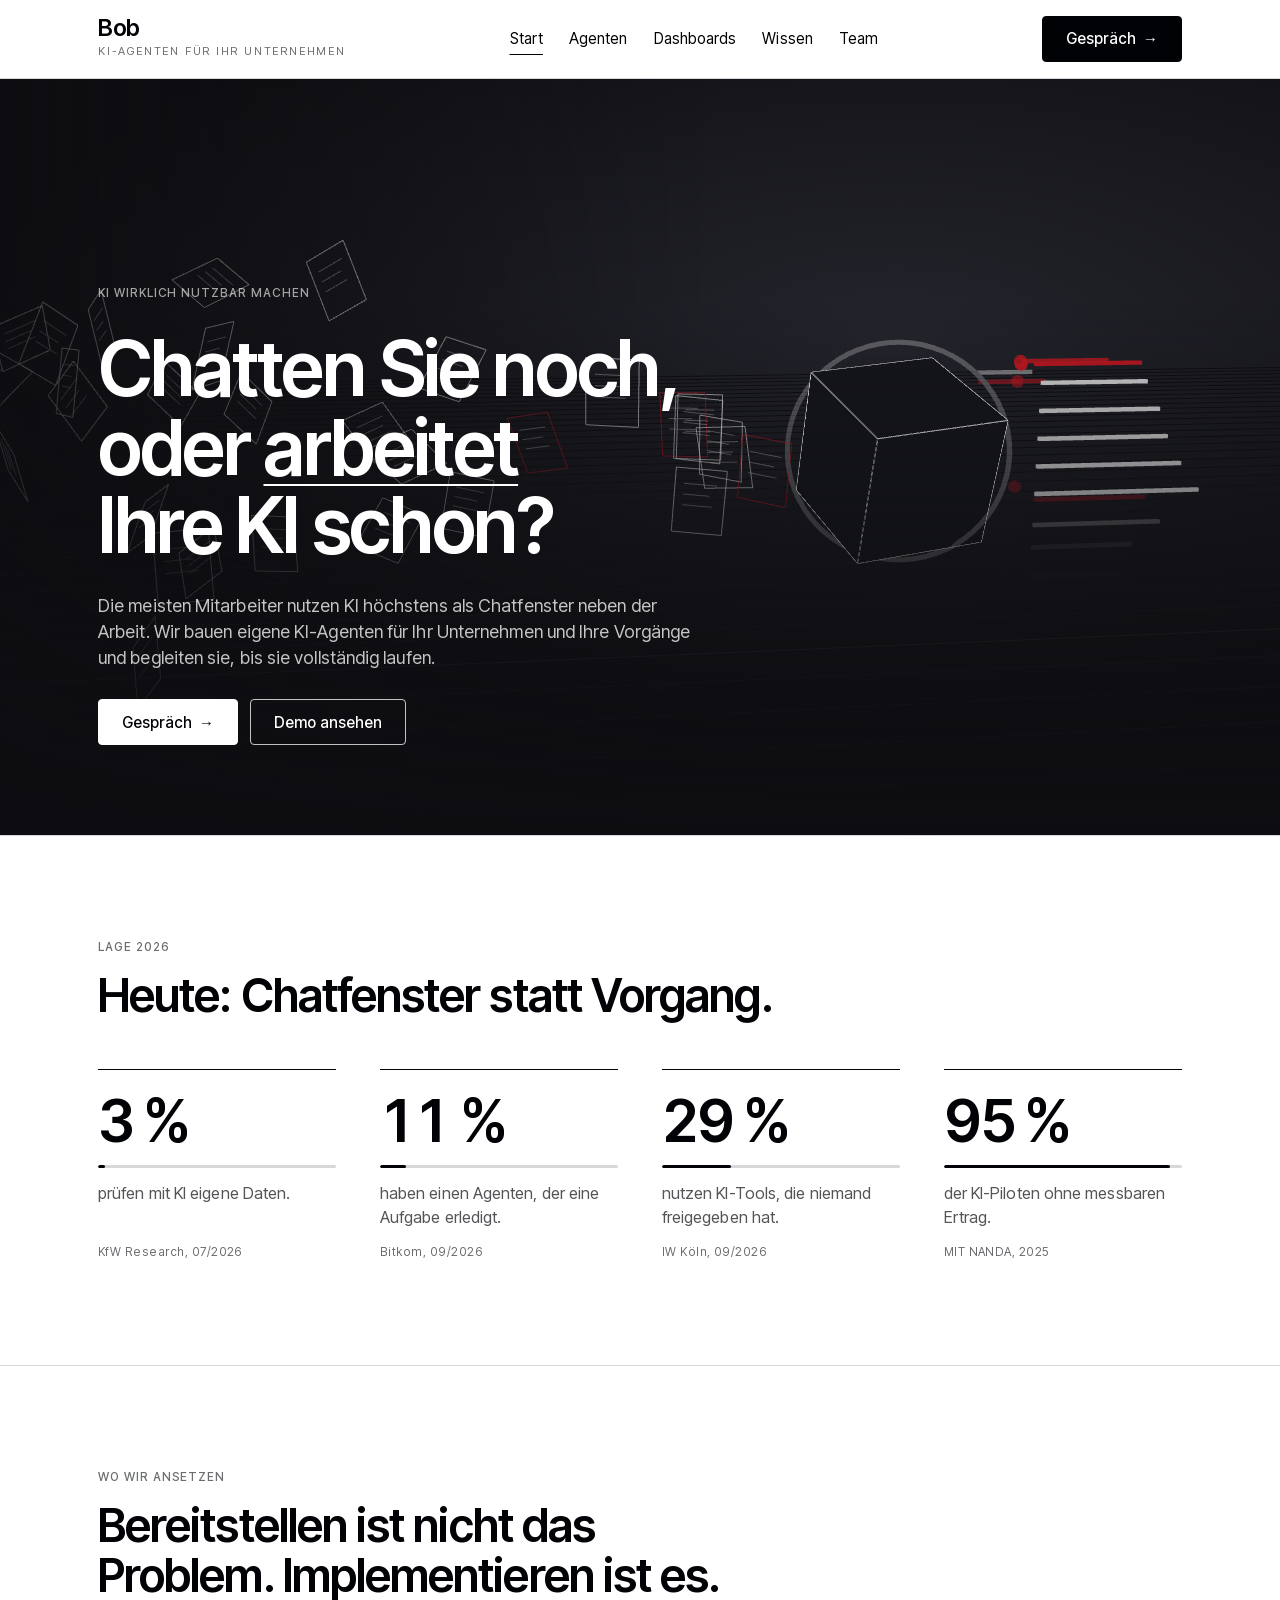
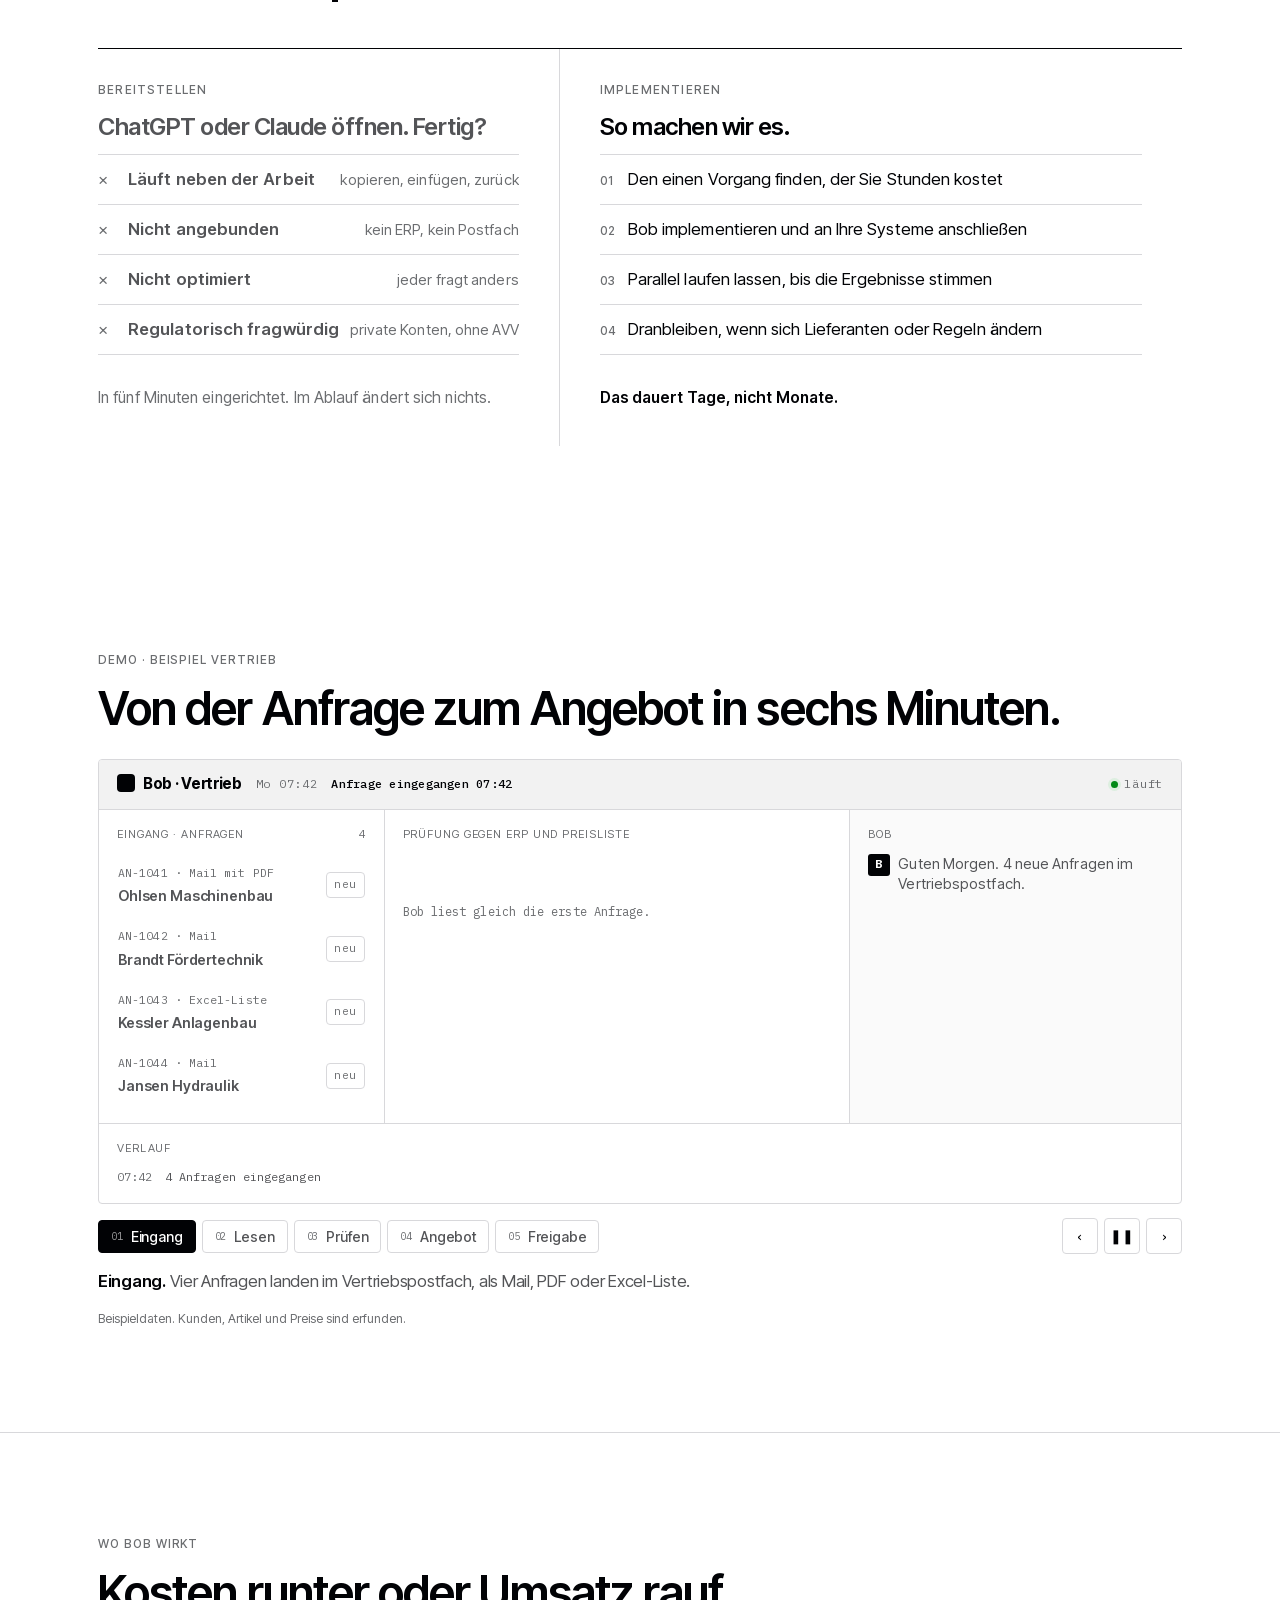
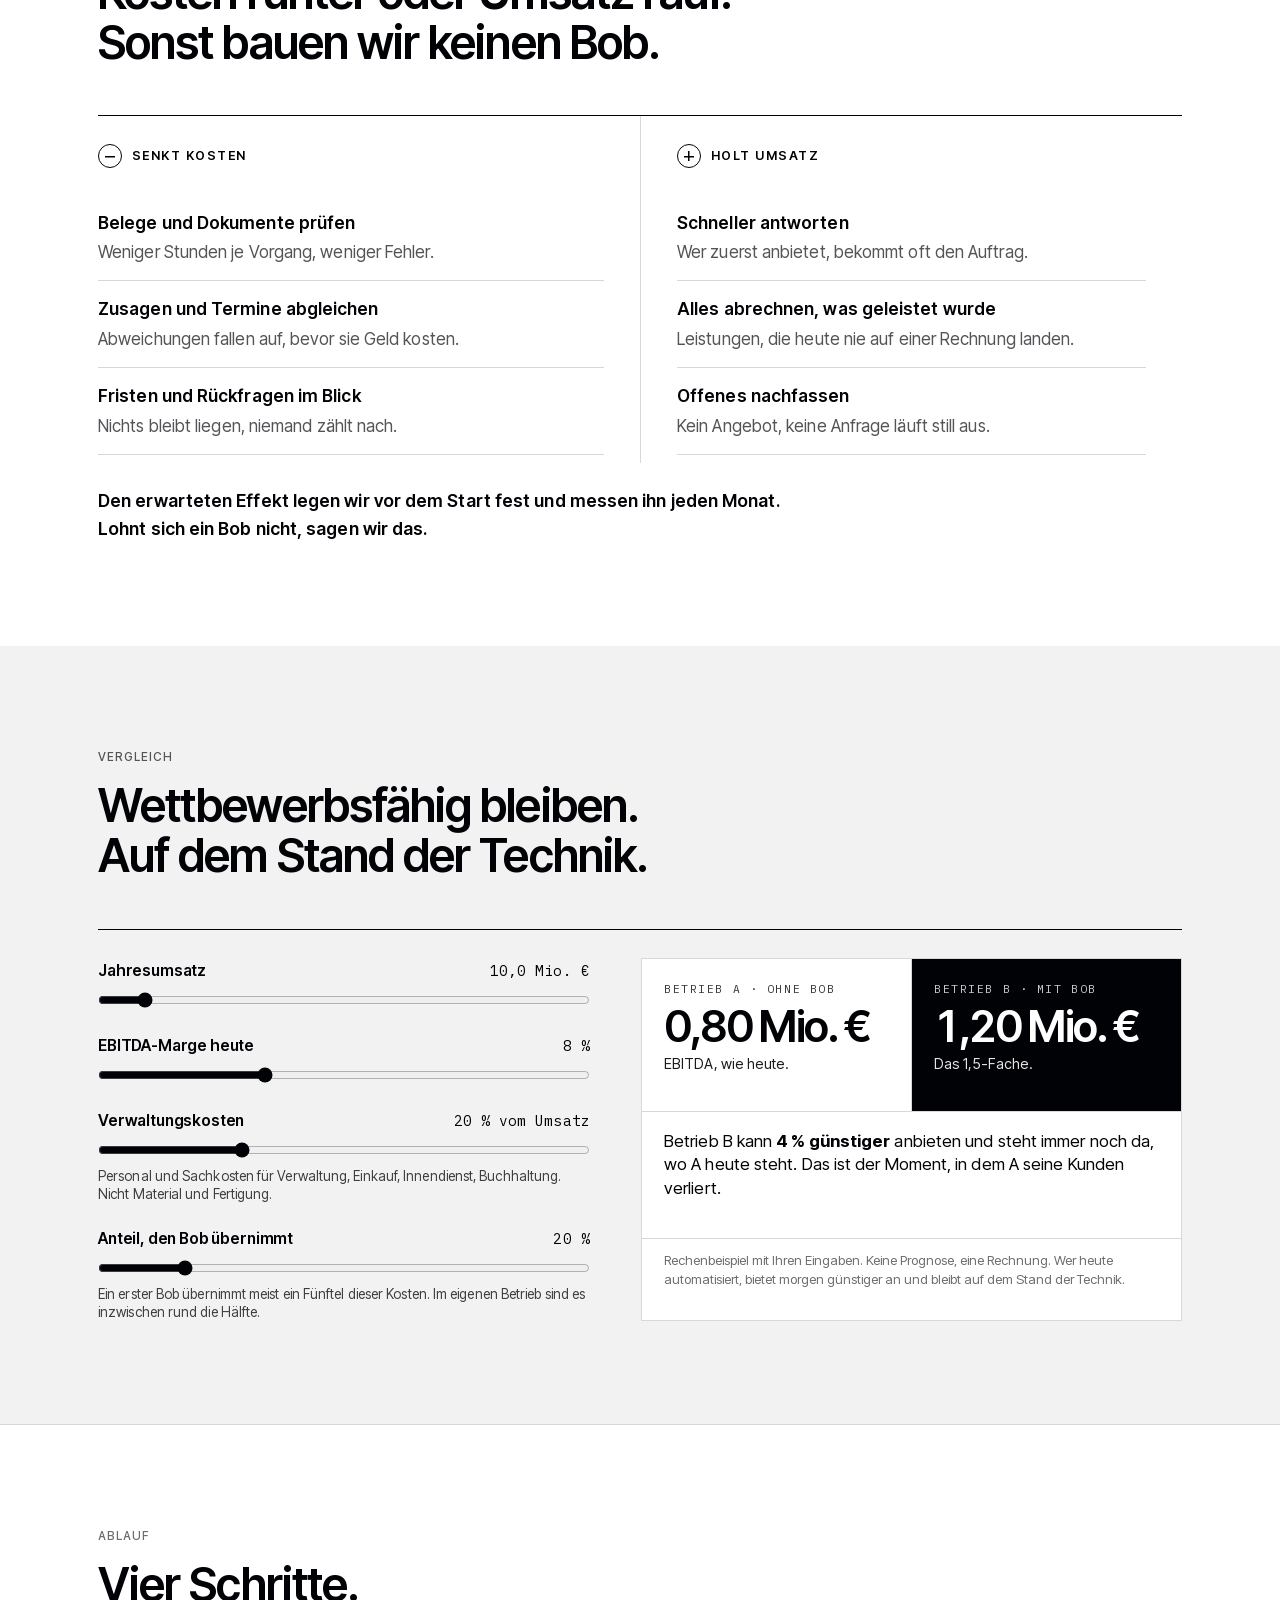
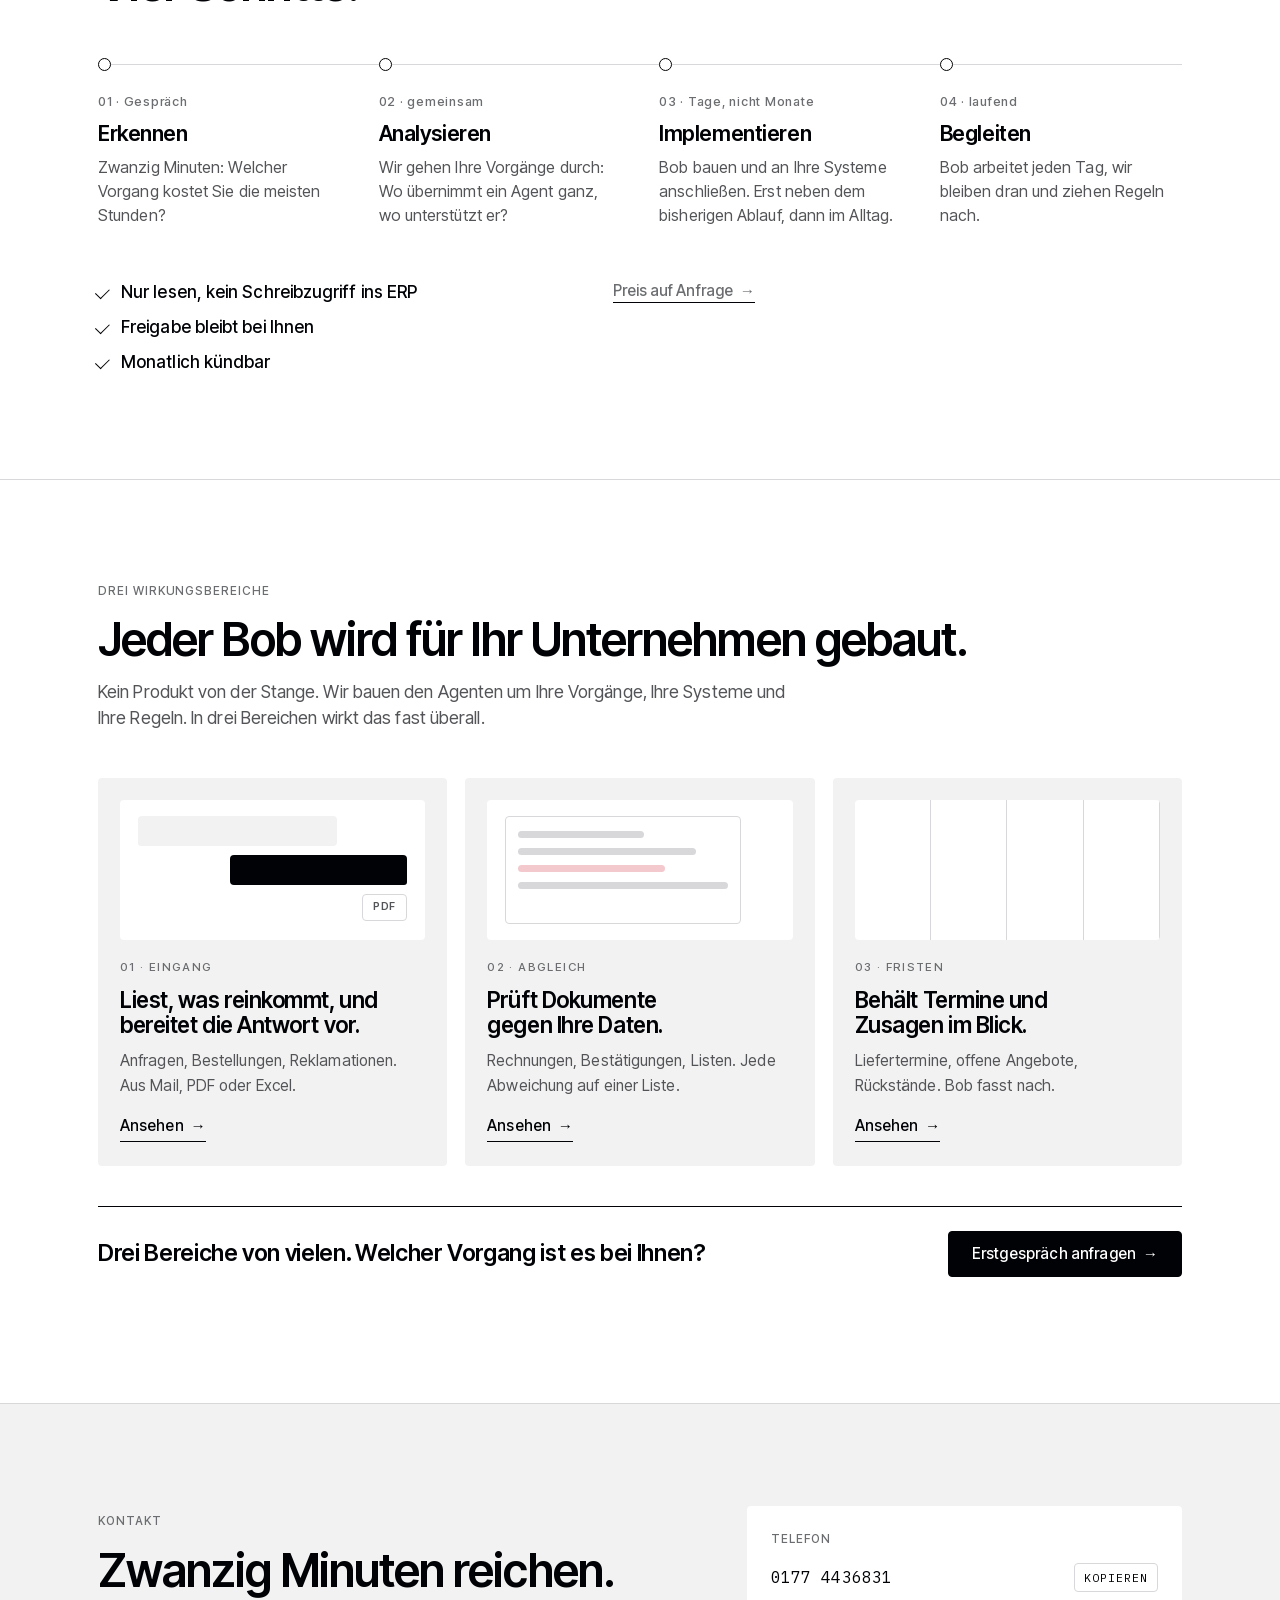
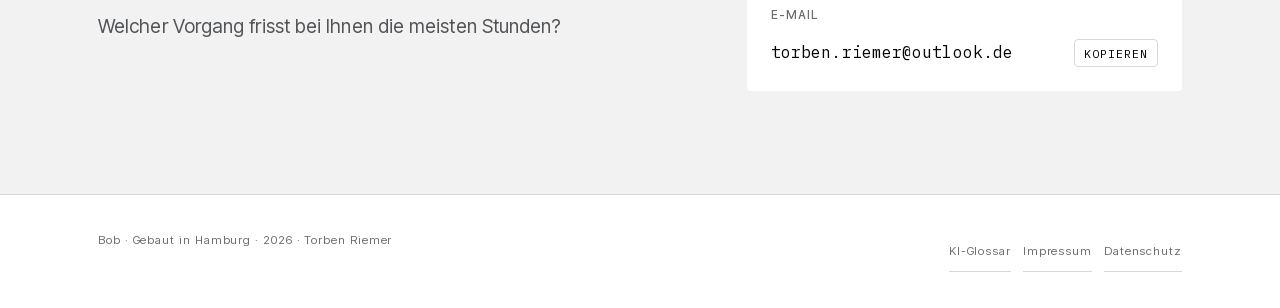
==== commit d056a042: "Impressum vollständig, Team coming soon, Handy-Feinschliff, Suchmaschinen frei Impressum und Datensc" ====
--- a/index.html
+++ b/index.html
@@ -2,7 +2,6 @@
 <html lang="de">
 <head>
 <meta charset="utf-8">
-<meta name="robots" content="noindex, nofollow">
 <link rel="icon" href="favicon.svg" type="image/svg+xml">
 <link rel="icon" href="icon-32.png" sizes="32x32" type="image/png">
 <link rel="apple-touch-icon" href="icon-180.png">
@@ -22,7 +21,7 @@
 <meta name="description" content="Wir bauen eigene KI-Agenten und Dashboards für Ihr Unternehmen und begleiten sie, bis sie vollständig laufen.">
 <title>Bob · KI-Agenten für Ihr Unternehmen</title>
 <link rel="stylesheet" href="fonts/fonts.css">
-<link rel="stylesheet" href="site.css?v=202610271011">
+<link rel="stylesheet" href="site.css?v=202610271204">
 </head>
 <body>
 <header class="top">
@@ -311,7 +310,7 @@
 })();
 </script>
 <script src="three.min.js"></script>
-<script src="hero3d.js?v=202610271011"></script>
+<script src="hero3d.js?v=202610271204"></script>
 
 </body>
 </html>
--- a/site.css
+++ b/site.css
@@ -1140,3 +1140,33 @@
 .lg a{color:var(--ink);text-underline-offset:3px}
 .lg .stand{margin-top:40px;font-size:.86rem;color:var(--muted)}
 .nf{display:flex;flex-direction:column;gap:18px;align-items:flex-start}
+
+
+/* Handy: Porträt kleiner, Kontaktzeilen ohne Umbruch */
+@media (max-width:600px){
+  .team figure{max-width:260px}
+  .cline{flex-wrap:nowrap}
+  .contact .val{font-size:.86rem;min-width:0}
+  .contact .card{padding:20px}
+}
+
+/* Team: Coming soon */
+.ts{display:grid;grid-template-columns:minmax(0,1fr) minmax(0,1.3fr);gap:clamp(28px,5vw,72px);align-items:end}
+@media (max-width:860px){.ts{grid-template-columns:1fr}}
+.ts-copy{display:flex;flex-direction:column;gap:14px}
+.ts-stat{display:flex;align-items:flex-end;gap:16px;margin-top:18px;padding-top:20px;border-top:1px solid var(--ink)}
+.ts-stat .big{font-size:clamp(3.6rem,7vw,5.6rem);font-weight:600;letter-spacing:-.05em;line-height:.9;font-variant-numeric:tabular-nums}
+.ts-stat .lbl{font-family:var(--ab-mono);font-size:.74rem;letter-spacing:.1em;text-transform:uppercase;color:var(--muted);line-height:1.5;padding-bottom:6px}
+.ts-cards{list-style:none;margin:0;padding:0;display:grid;grid-template-columns:repeat(3,minmax(0,1fr));gap:16px}
+.ts-cards li{display:flex;flex-direction:column;gap:4px}
+.ts-ph{display:block;aspect-ratio:4/5;border-radius:var(--radius);background:var(--alt);position:relative;overflow:hidden;margin-bottom:10px}
+.ts-ph::before{content:"";position:absolute;left:50%;top:30%;width:34%;aspect-ratio:1;border-radius:50%;transform:translateX(-50%);background:#E2E2E5}
+.ts-ph::after{content:"";position:absolute;left:18%;right:18%;bottom:-12%;height:44%;border-radius:50% 50% 0 0;background:#E2E2E5}
+.ts-cards li:nth-child(1) .ts-ph{animation:tsPulse 3.6s ease-in-out infinite}
+.ts-cards li:nth-child(2) .ts-ph{animation:tsPulse 3.6s ease-in-out .6s infinite}
+.ts-cards li:nth-child(3) .ts-ph{animation:tsPulse 3.6s ease-in-out 1.2s infinite}
+@keyframes tsPulse{50%{background:#E9E9EB}}
+.ts-cards b{font-size:1.05rem;font-weight:600;color:var(--ink)}
+.ts-cards li>span:last-child{font-family:var(--ab-mono);font-size:.72rem;letter-spacing:.08em;text-transform:uppercase;color:var(--muted)}
+@media (max-width:520px){.ts-cards{gap:10px}.ts-cards b{font-size:.92rem}}
+@media (prefers-reduced-motion:reduce){.ts-ph{animation:none!important}}
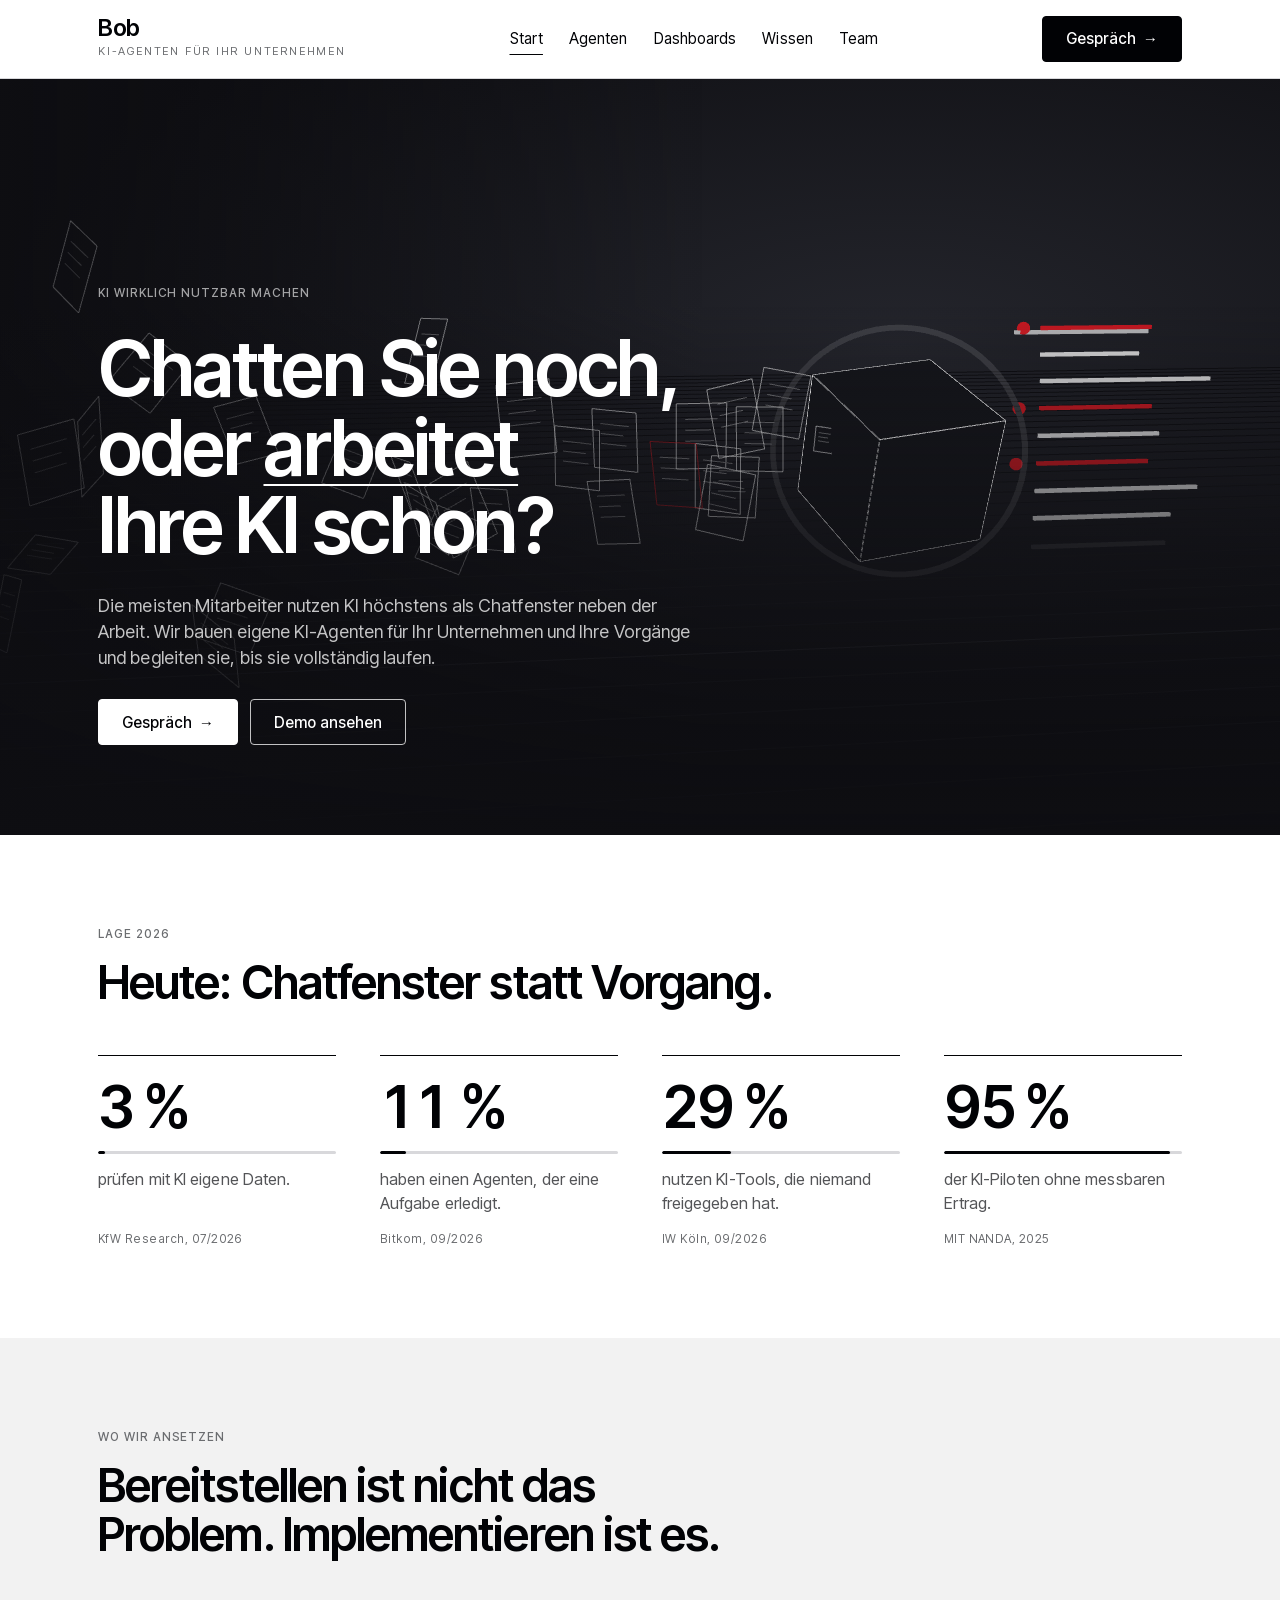
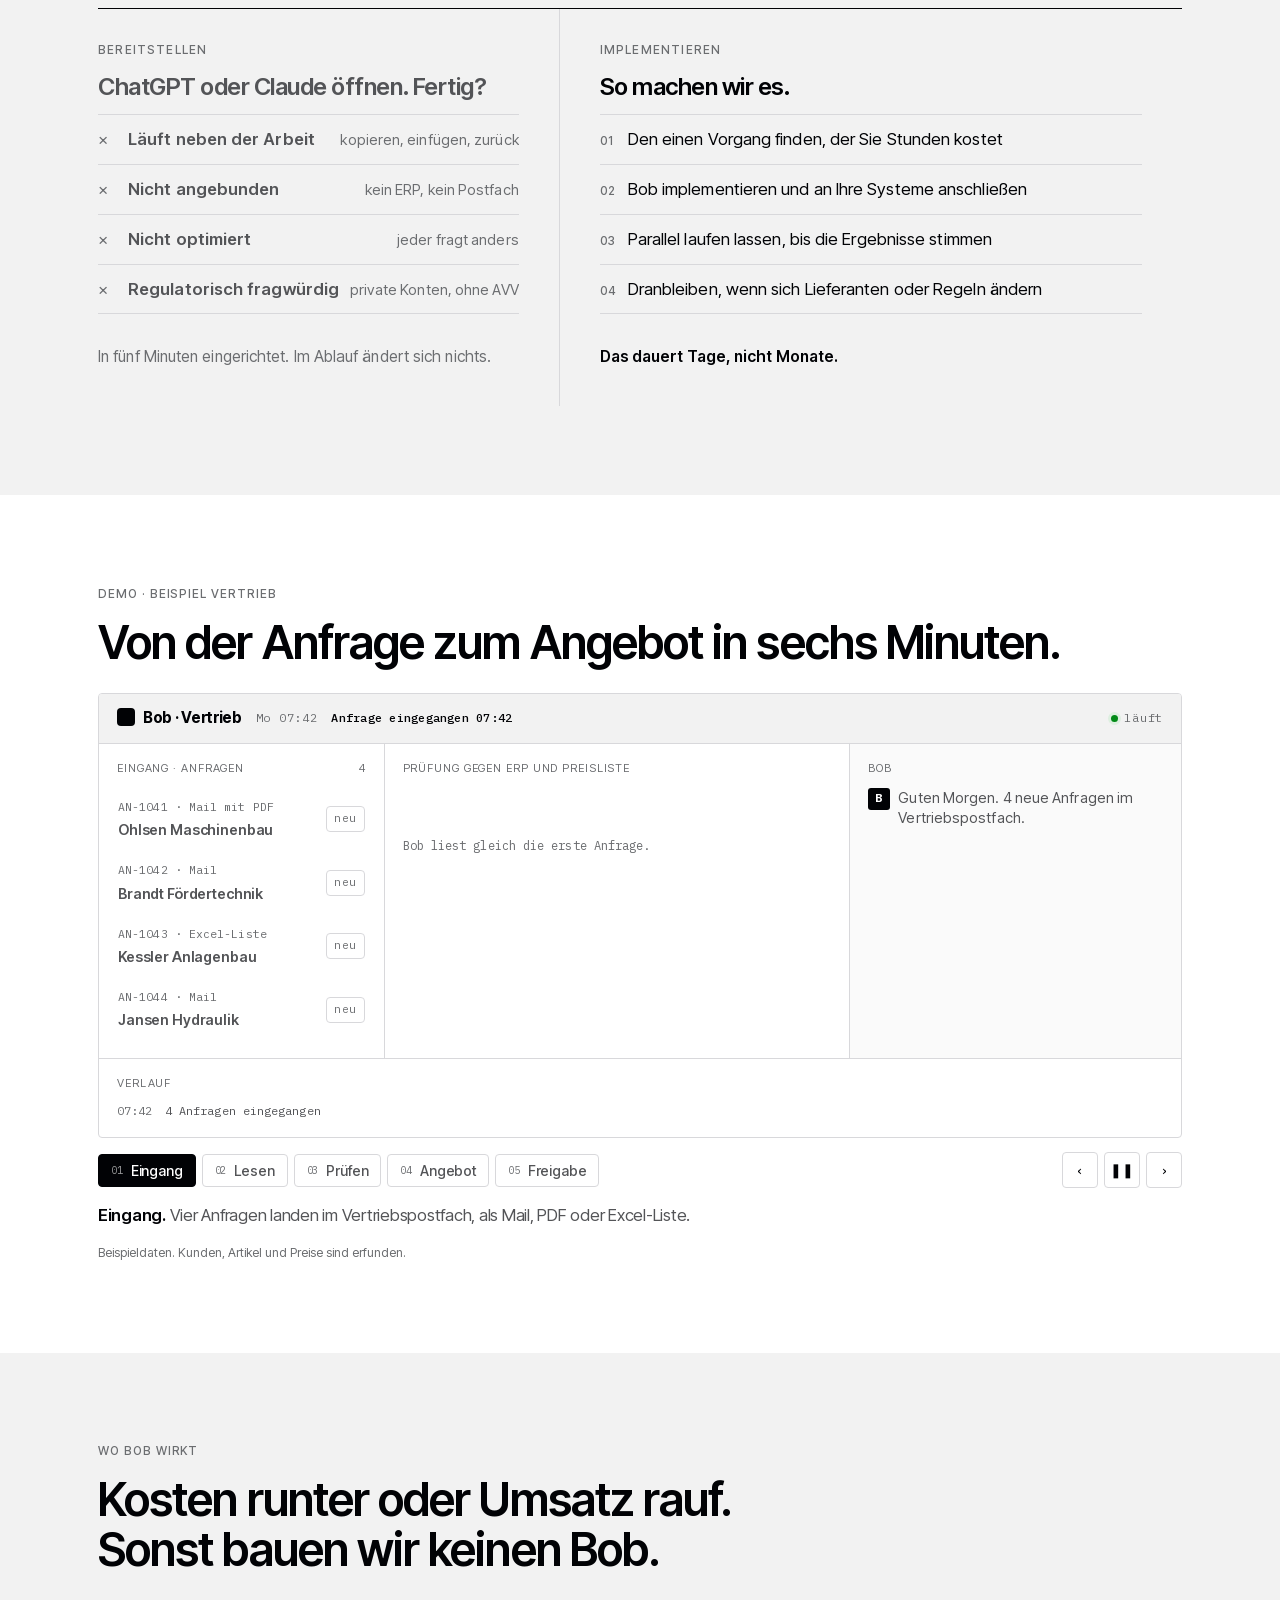
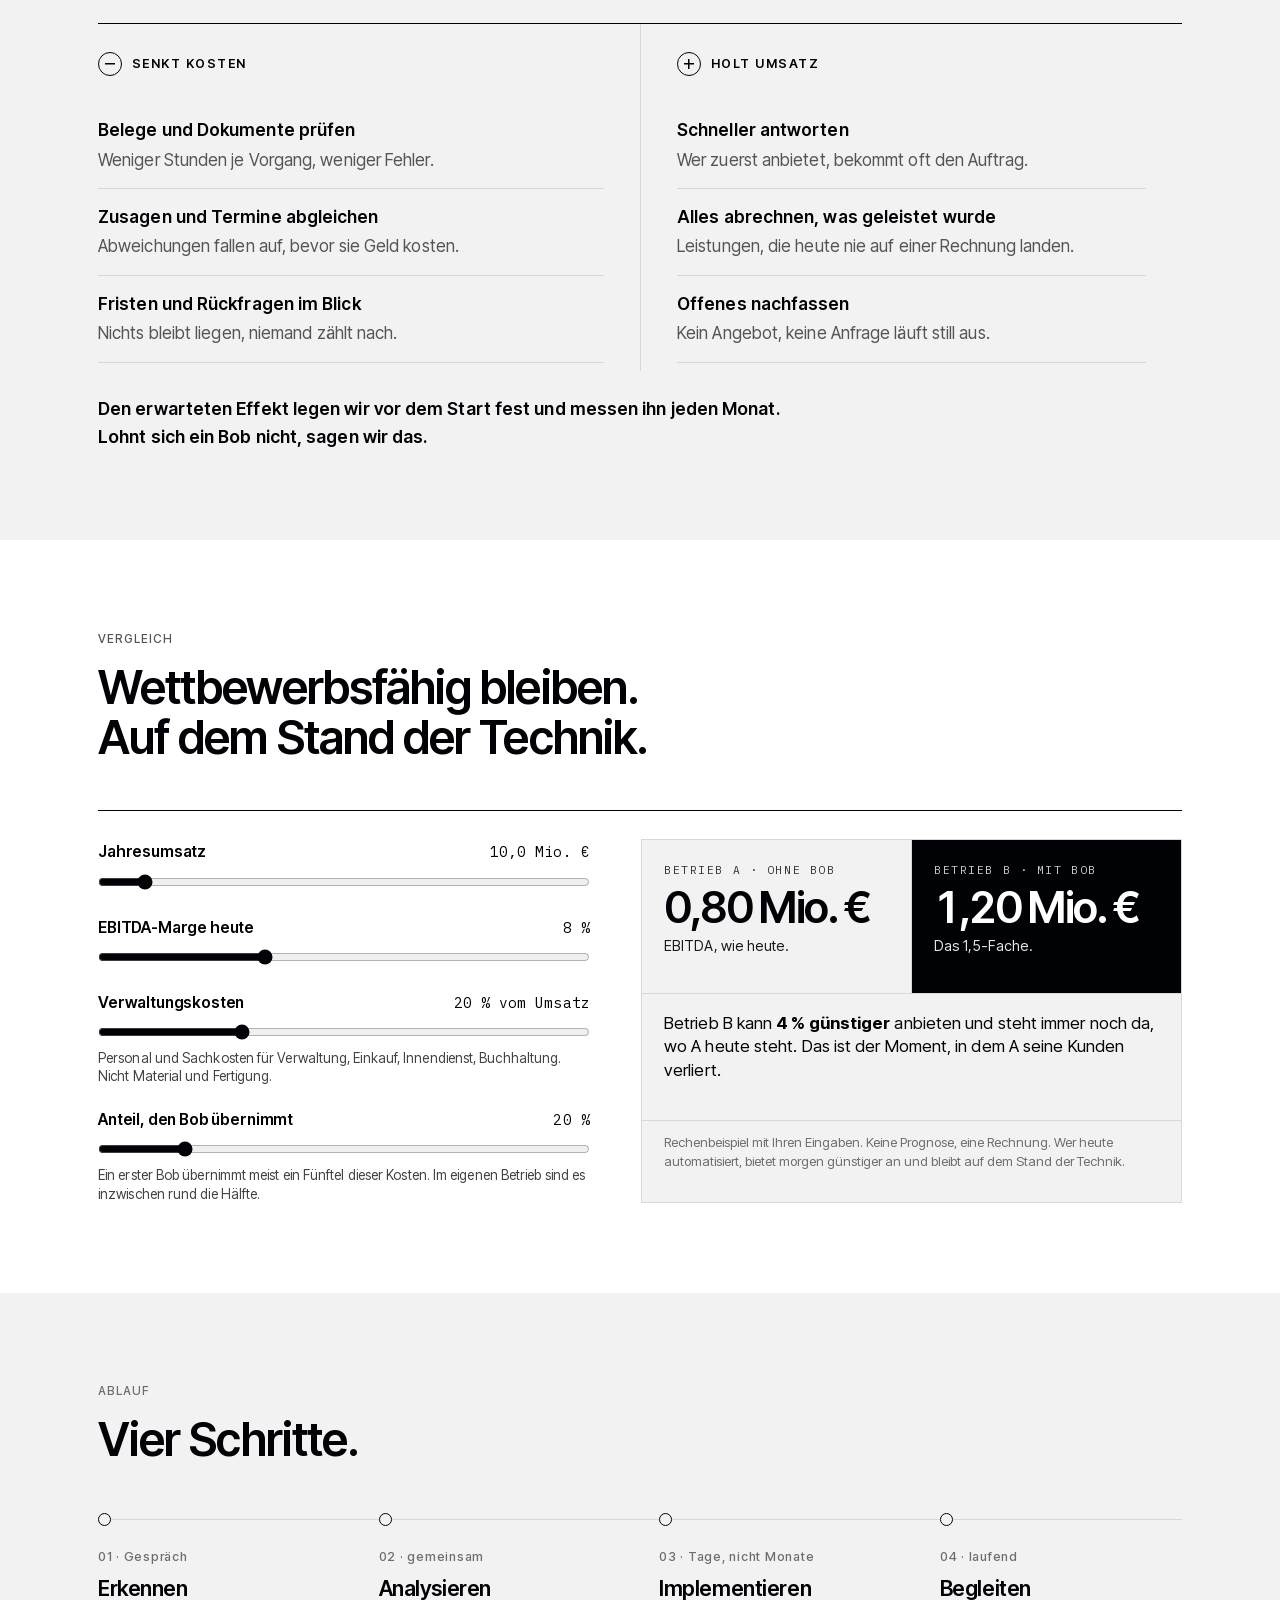
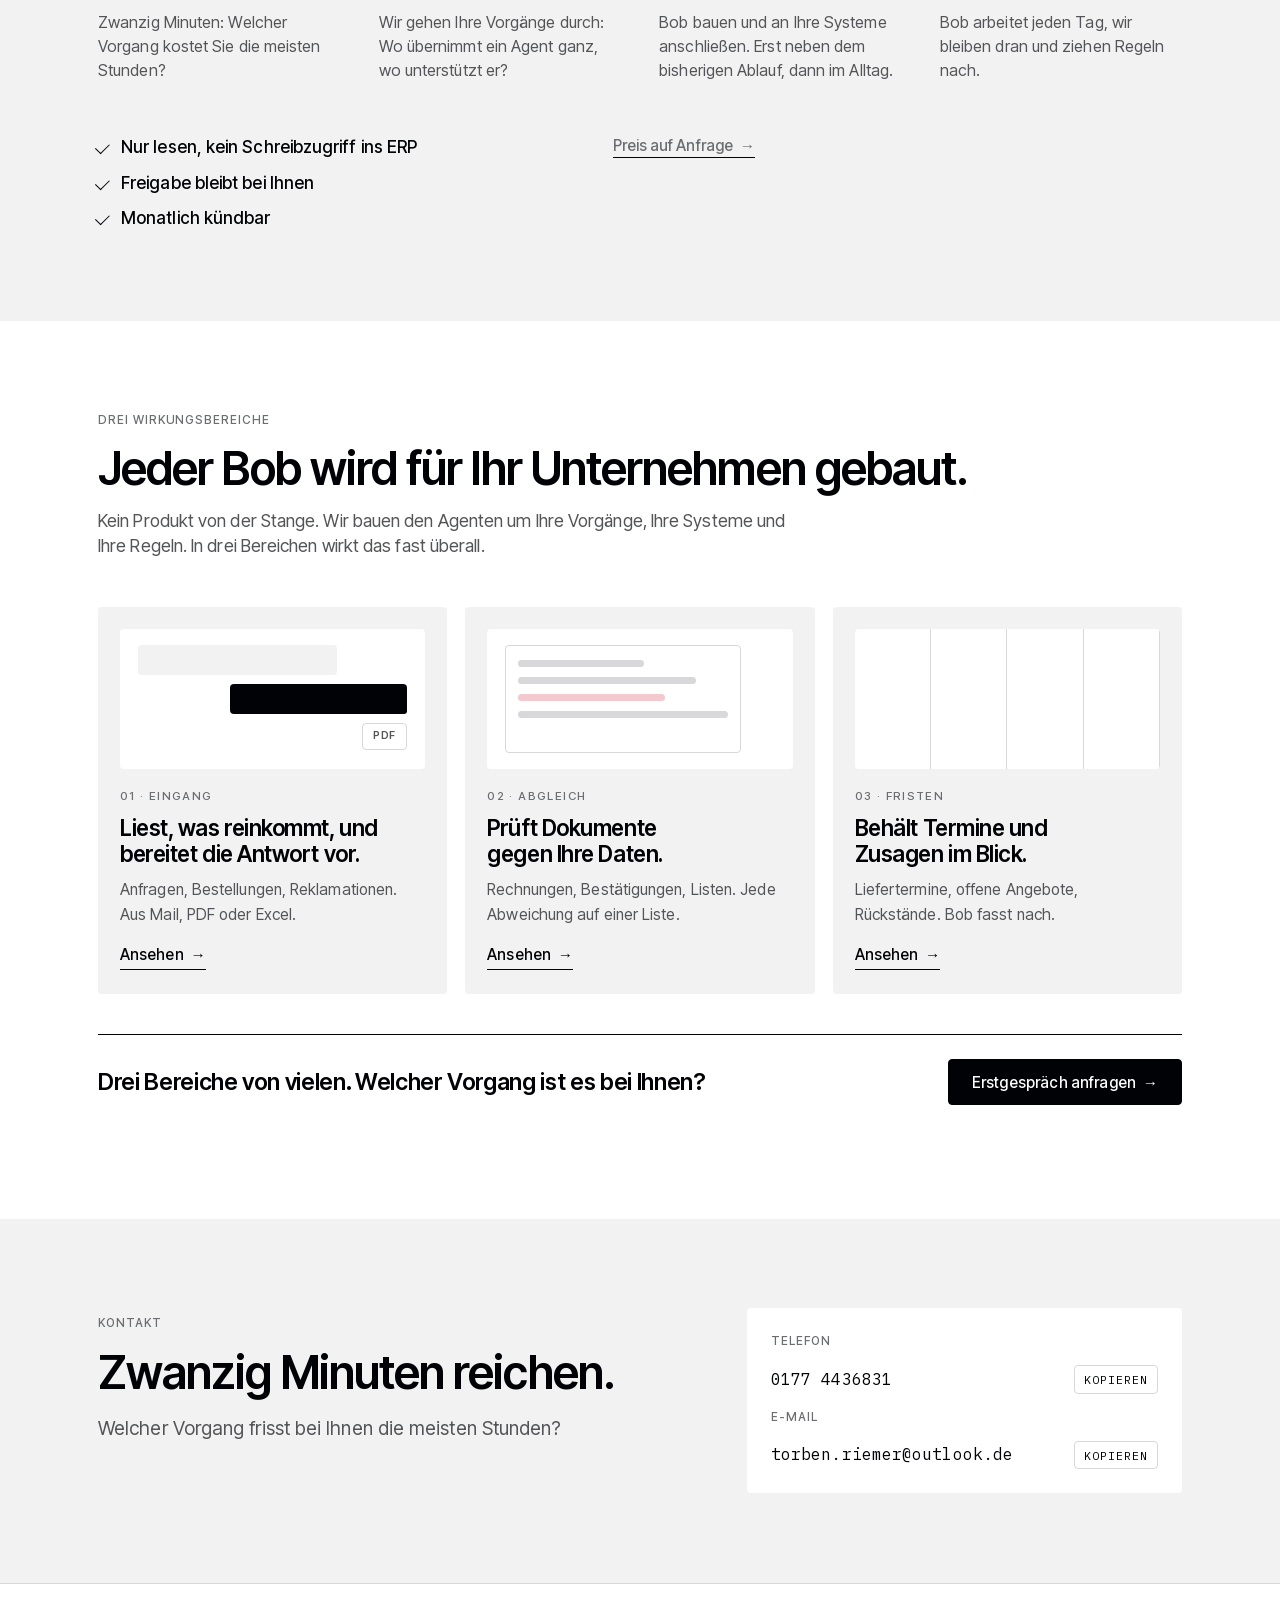
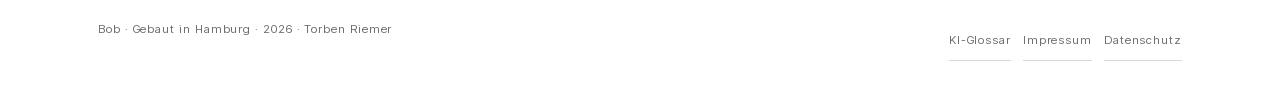
==== commit dbc8e020: "Startseite: Abschnitte mit wechselnden Flächen klar getrennt Co-Authored-By: Claude Opus 5.5 <norepl" ====
--- a/index.html
+++ b/index.html
@@ -21,7 +21,7 @@
 <meta name="description" content="Wir bauen eigene KI-Agenten und Dashboards für Ihr Unternehmen und begleiten sie, bis sie vollständig laufen.">
 <title>Bob · KI-Agenten für Ihr Unternehmen</title>
 <link rel="stylesheet" href="fonts/fonts.css">
-<link rel="stylesheet" href="site.css?v=202610271204">
+<link rel="stylesheet" href="site.css?v=202610271209">
 </head>
 <body>
 <header class="top">
@@ -310,7 +310,7 @@
 })();
 </script>
 <script src="three.min.js"></script>
-<script src="hero3d.js?v=202610271204"></script>
+<script src="hero3d.js?v=202610271209"></script>
 
 </body>
 </html>
--- a/site.css
+++ b/site.css
@@ -1142,6 +1142,16 @@
 .nf{display:flex;flex-direction:column;gap:18px;align-items:flex-start}
 
 
+/* Startseite: klare Abschnitte durch wechselnde Flächen */
+#lage,#ansatz,#demo,#wirkung,#vergleich,#ablauf,#bobs-teaser,#kontakt{border-top:0;padding-block:clamp(56px,7vw,96px)}
+#ansatz,#wirkung,#ablauf,#kontakt{background:var(--alt)}
+#lage,#demo,#vergleich,#bobs-teaser{background:var(--bg)}
+#vergleich .result{border:1px solid var(--line)}
+#vergleich .res.a,#vergleich .verdict,#vergleich .calc-note{background:var(--alt)!important}
+#ablauf .st::before{background:var(--alt)}
+#ablauf .st.free::before{background:var(--ink)}
+@media (max-width:600px){#demo .dm-wrap .dm-rail{background:var(--bg)}}
+
 /* Handy: Porträt kleiner, Kontaktzeilen ohne Umbruch */
 @media (max-width:600px){
   .team figure{max-width:260px}
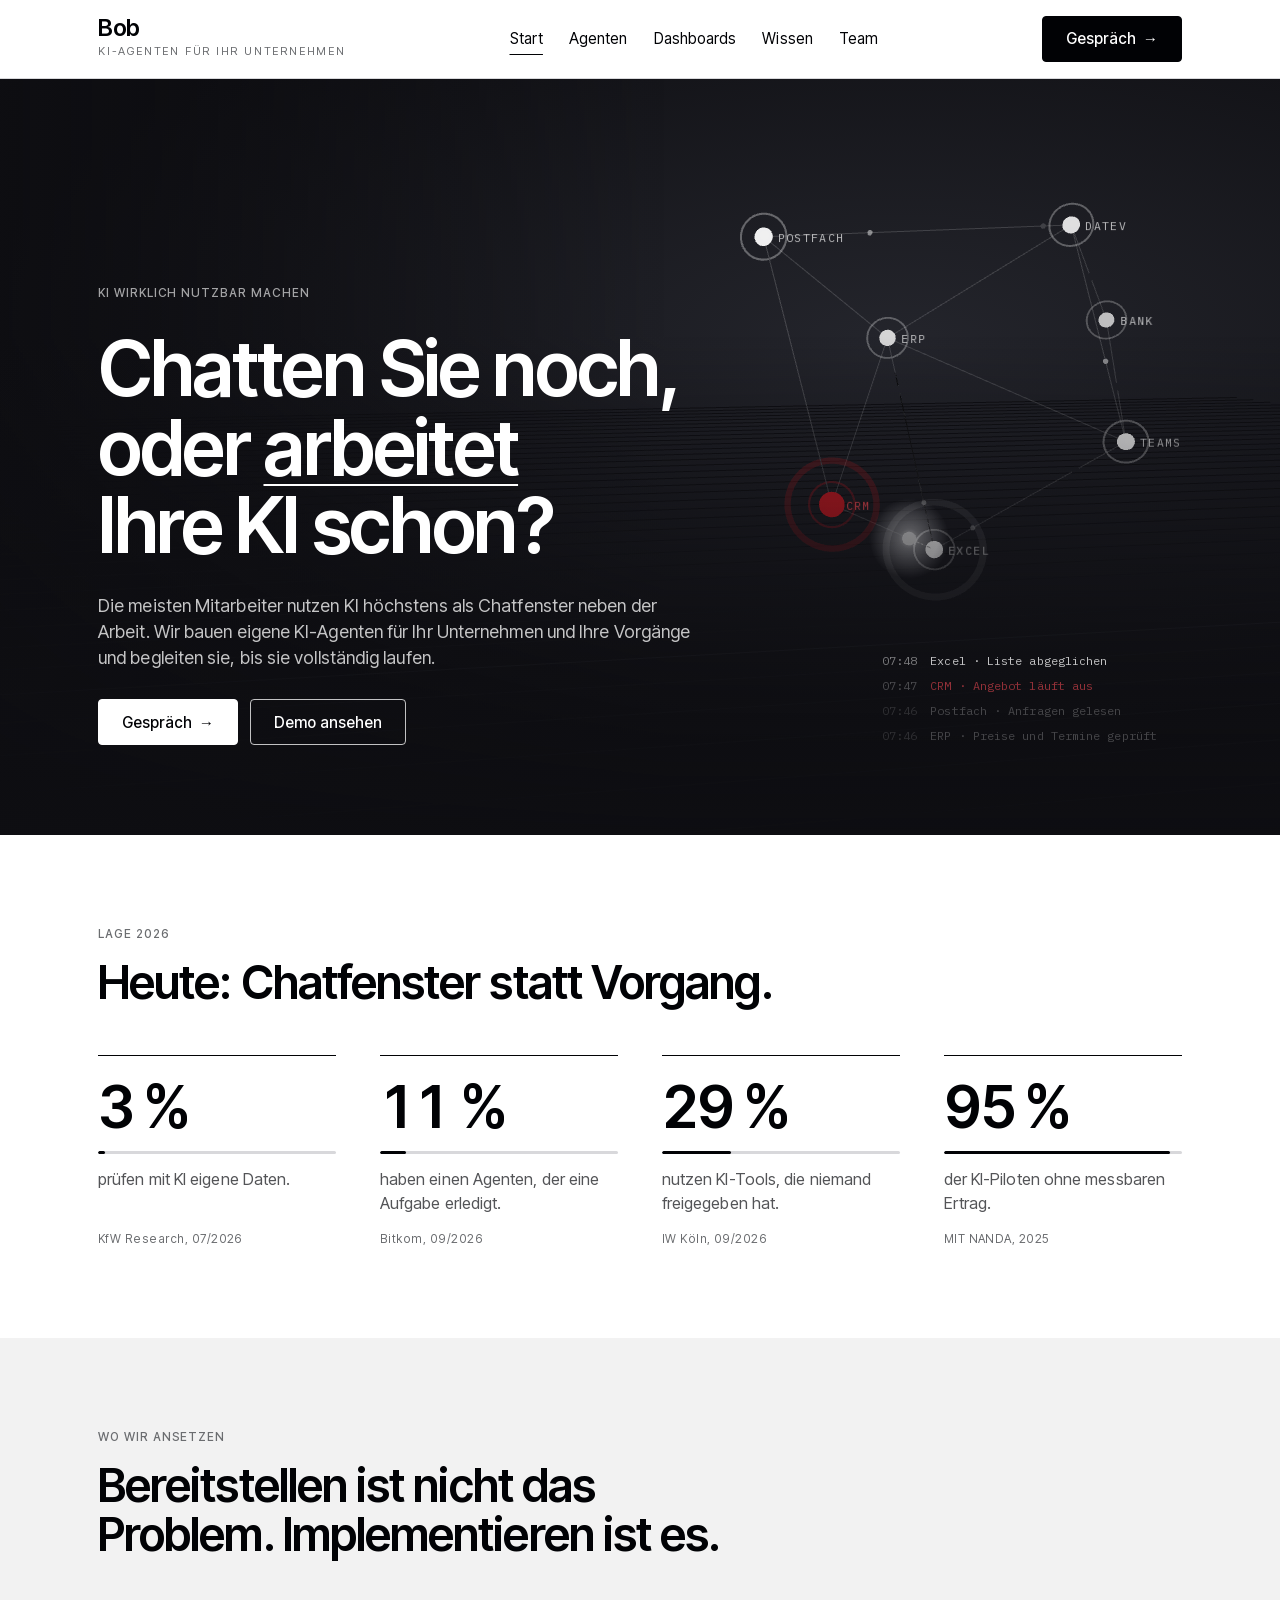
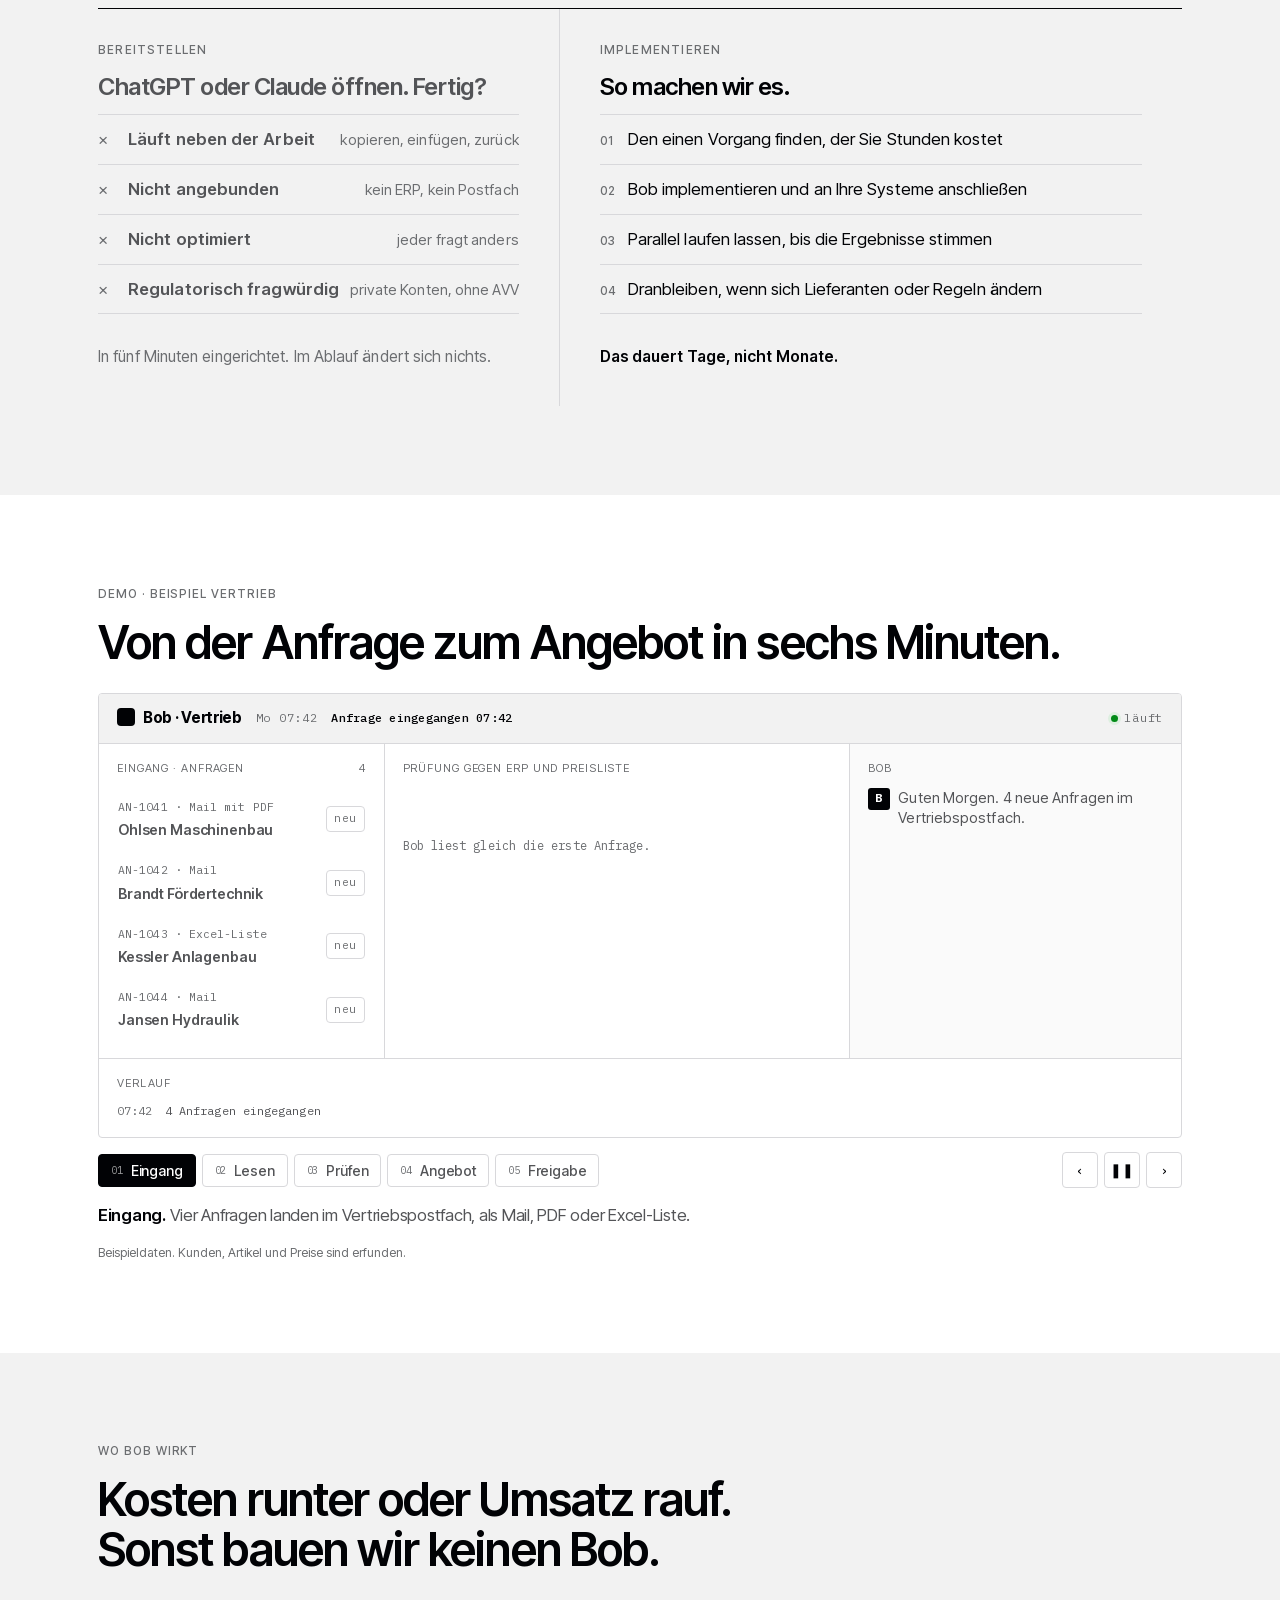
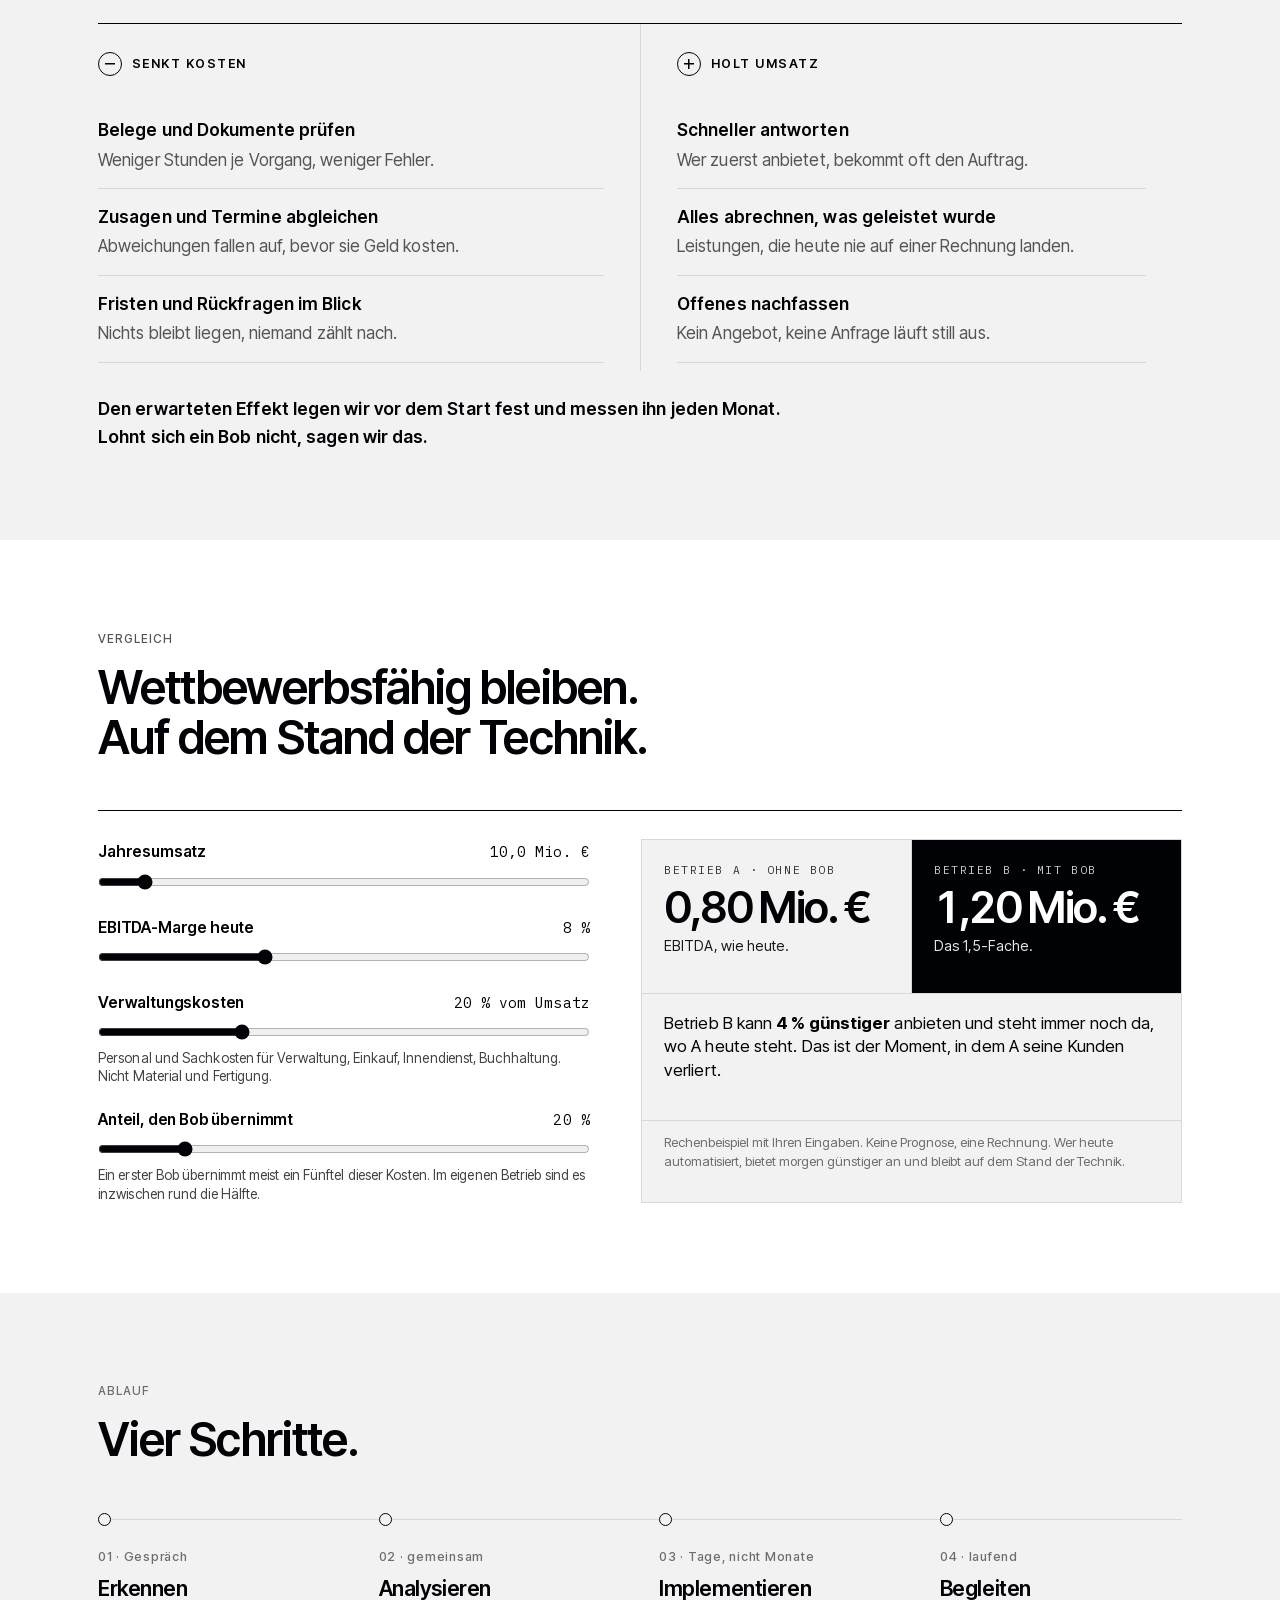
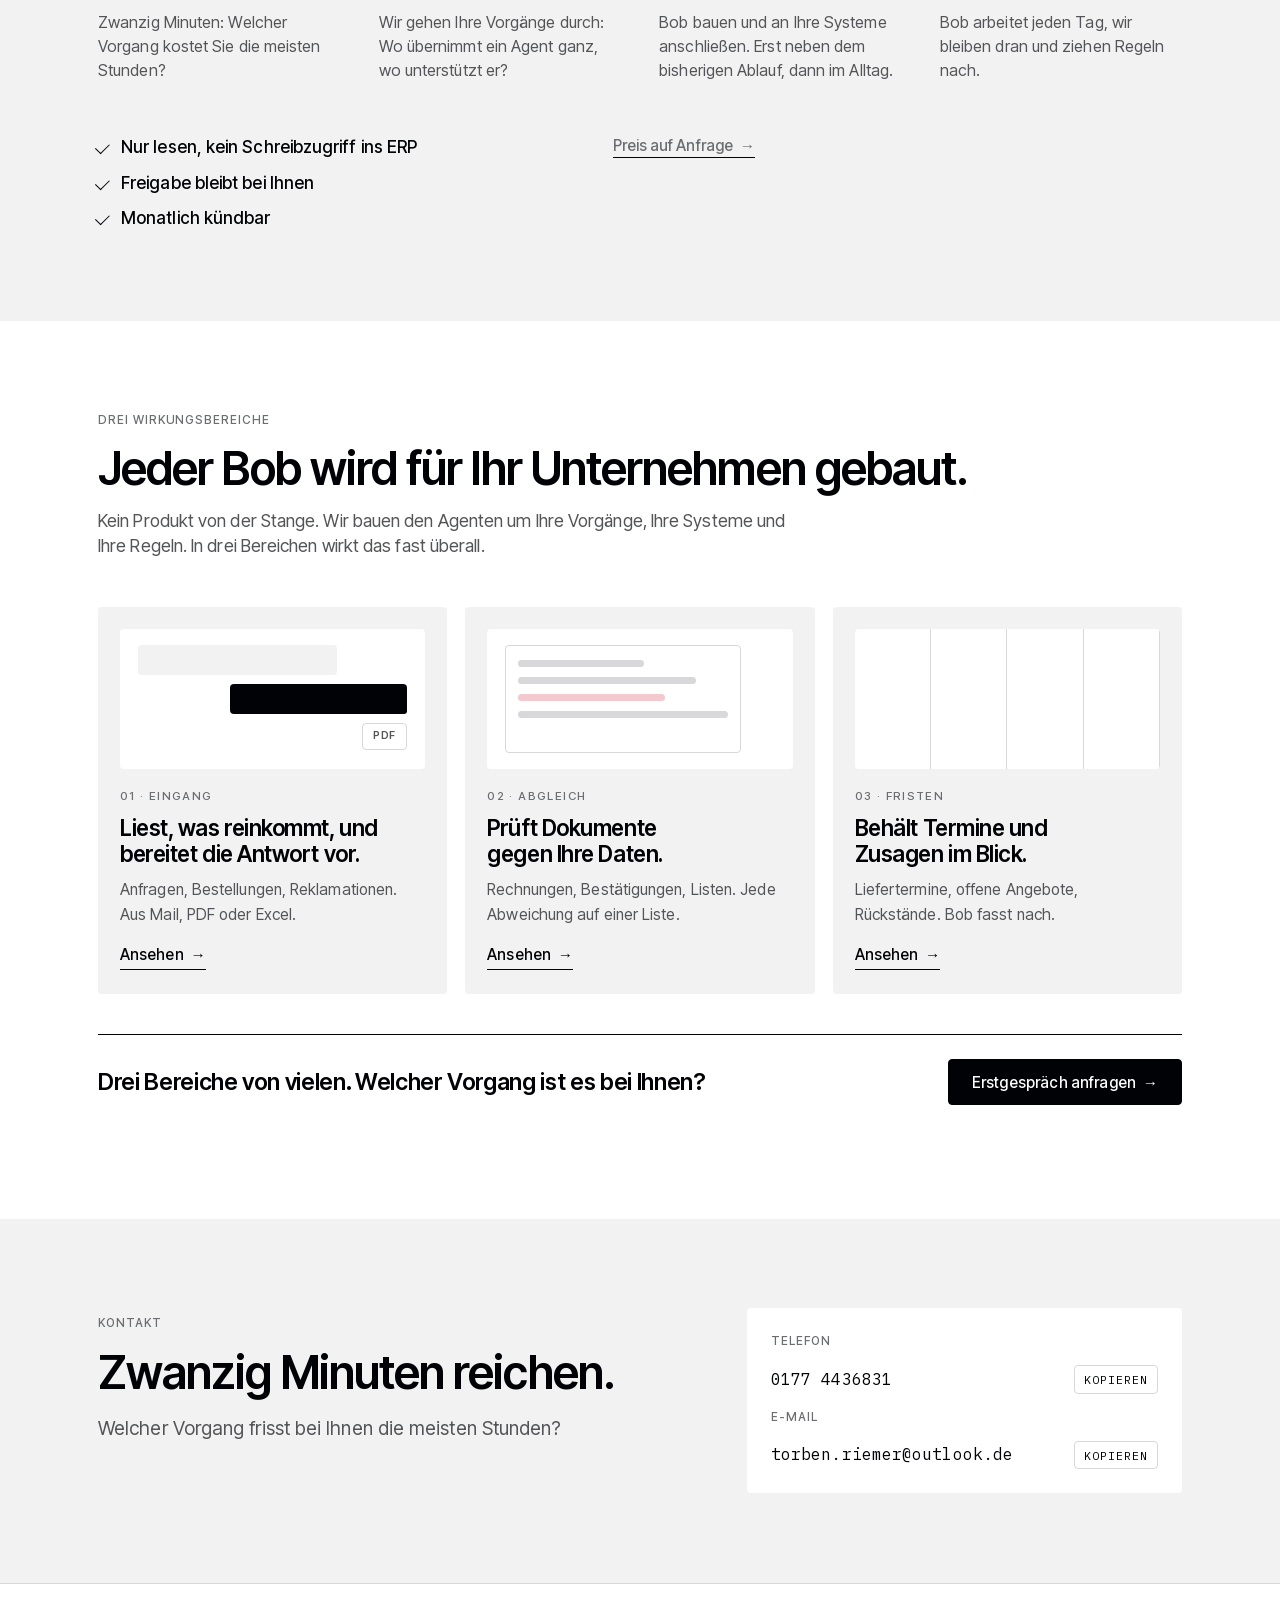
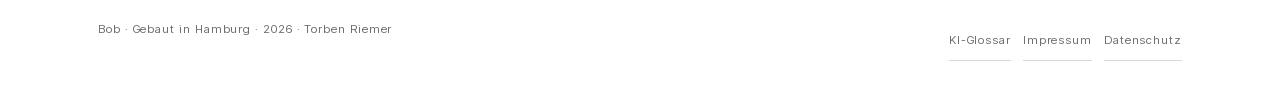
==== commit c0273375: "Aufmacher: Bob in Ihren Systemen statt Würfel Sieben Systeme als Knoten, Bob wandert die Verbindunge" ====
--- a/index.html
+++ b/index.html
@@ -21,7 +21,7 @@
 <meta name="description" content="Wir bauen eigene KI-Agenten und Dashboards für Ihr Unternehmen und begleiten sie, bis sie vollständig laufen.">
 <title>Bob · KI-Agenten für Ihr Unternehmen</title>
 <link rel="stylesheet" href="fonts/fonts.css">
-<link rel="stylesheet" href="site.css?v=202610271209">
+<link rel="stylesheet" href="site.css?v=202610271215">
 </head>
 <body>
 <header class="top">
@@ -310,7 +310,7 @@
 })();
 </script>
 <script src="three.min.js"></script>
-<script src="hero3d.js?v=202610271209"></script>
+<script src="hero3d.js?v=202610271215"></script>
 
 </body>
 </html>
--- a/site.css
+++ b/site.css
@@ -1142,6 +1142,21 @@
 .nf{display:flex;flex-direction:column;gap:18px;align-items:flex-start}
 
 
+/* Aufmacher: Bob in Ihren Systemen */
+.hero .stage3d{inset:0!important;height:auto!important}
+.h-labels{position:absolute;inset:0;pointer-events:none;z-index:1}
+.h-lb{position:absolute;left:0;top:0;font-family:var(--ab-mono);font-size:.72rem;letter-spacing:.12em;text-transform:uppercase;color:rgba(255,255,255,.72);white-space:nowrap;transition:color .3s;will-change:transform}
+.h-lb.r{color:#FF4D57}
+.h-log{position:absolute;z-index:2;right:max(clamp(16px,4vw,48px),calc((100vw - 1180px)/2 + clamp(16px,4vw,48px)));bottom:clamp(48px,7vw,96px);list-style:none;margin:0;padding:0;display:flex;flex-direction:column;gap:6px;width:300px;pointer-events:none}
+.h-log li{display:grid;grid-template-columns:3.4em minmax(0,1fr);gap:8px;font-family:var(--ab-mono);font-size:.74rem;color:rgba(255,255,255,.75);animation:hLogIn .4s ease-out both}
+.h-log li:nth-child(n+2){opacity:.55}.h-log li:nth-child(n+3){opacity:.3}
+.h-log li time{color:rgba(255,255,255,.45)}.h-log li.r span{color:#FF4D57}
+@keyframes hLogIn{from{opacity:0;transform:translateY(6px)}}
+.hero::after{background:linear-gradient(to top,rgba(14,14,18,.96) 0%,rgba(14,14,18,.5) 36%,rgba(14,14,18,0) 66%),linear-gradient(to right,rgba(14,14,18,.75) 0%,rgba(14,14,18,0) 52%)}
+@media (max-width:860px){.h-log{display:none}}
+@media (max-width:600px){.hero::after{background:linear-gradient(to top,rgba(14,14,18,.97) 0%,rgba(14,14,18,.75) 44%,rgba(14,14,18,0) 70%)}}
+@media (prefers-reduced-motion:reduce){.h-log li{animation:none}}
+
 /* Startseite: klare Abschnitte durch wechselnde Flächen */
 #lage,#ansatz,#demo,#wirkung,#vergleich,#ablauf,#bobs-teaser,#kontakt{border-top:0;padding-block:clamp(56px,7vw,96px)}
 #ansatz,#wirkung,#ablauf,#kontakt{background:var(--alt)}
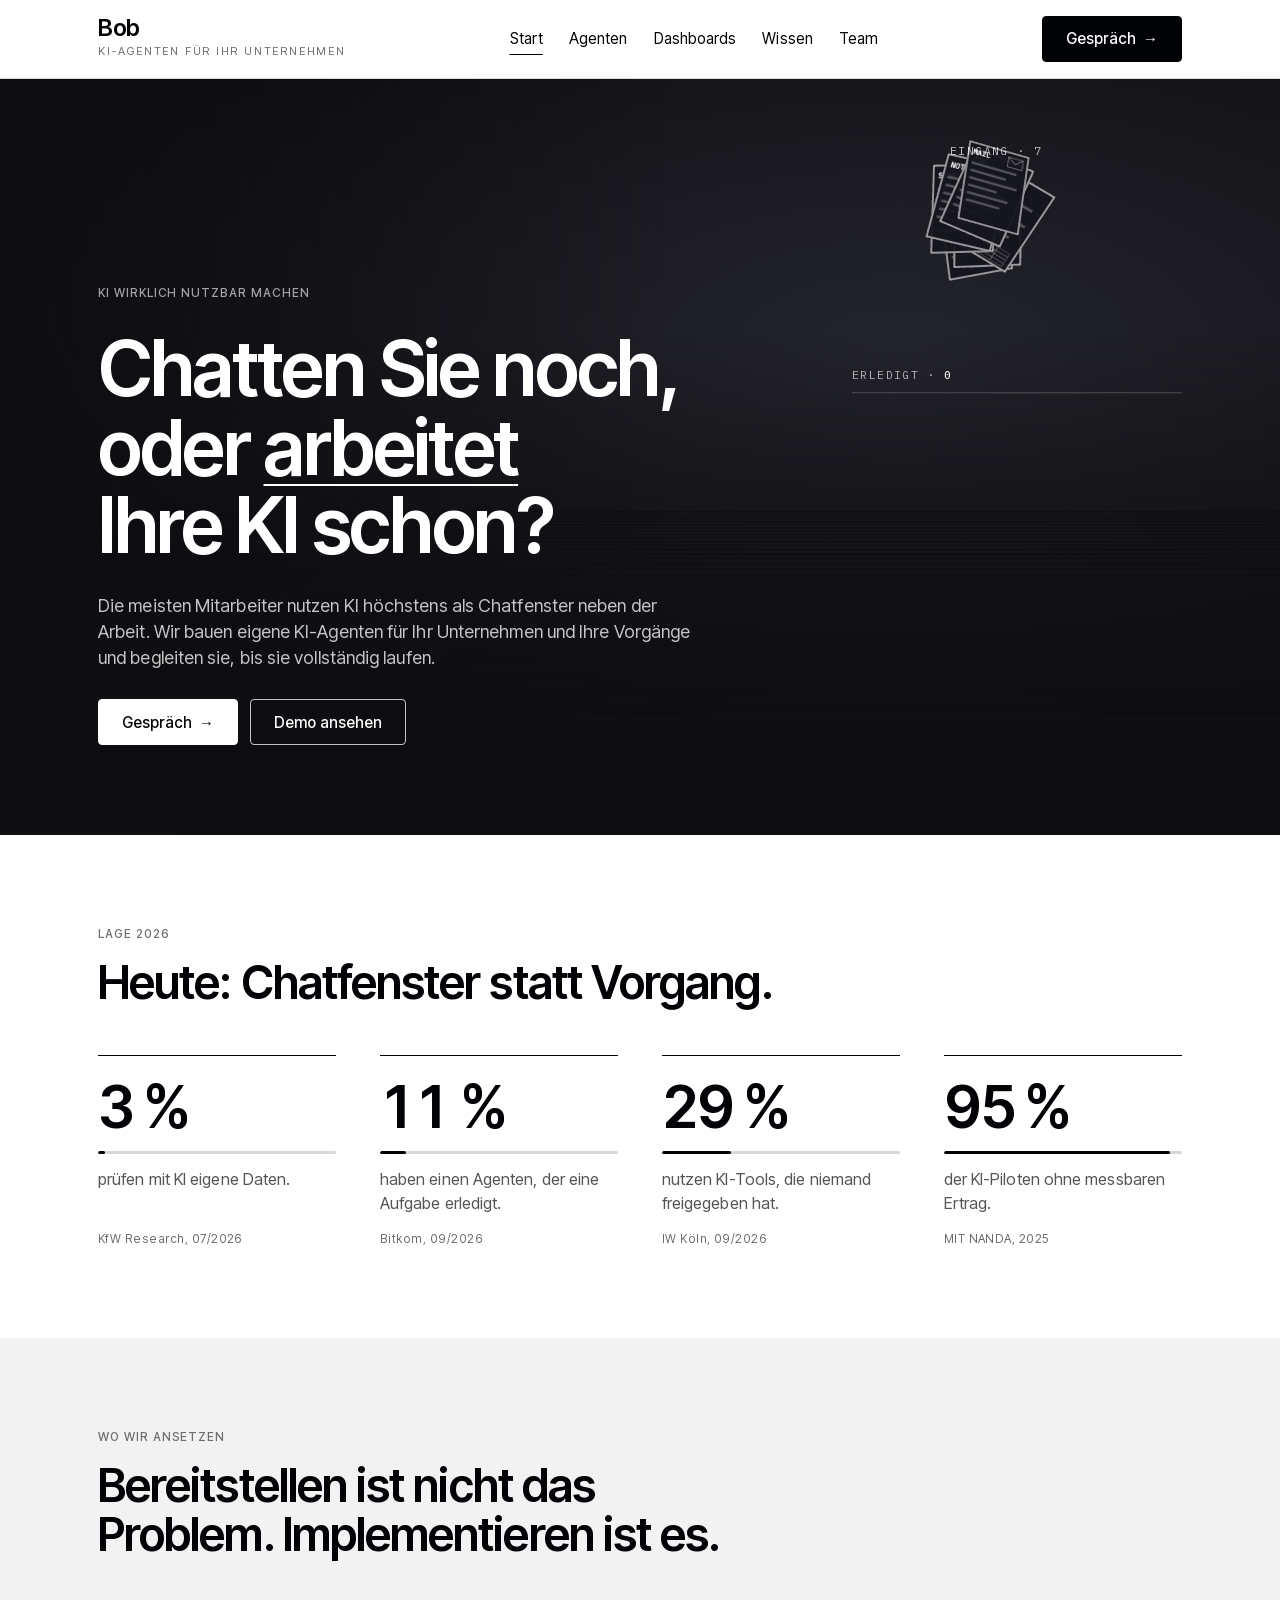
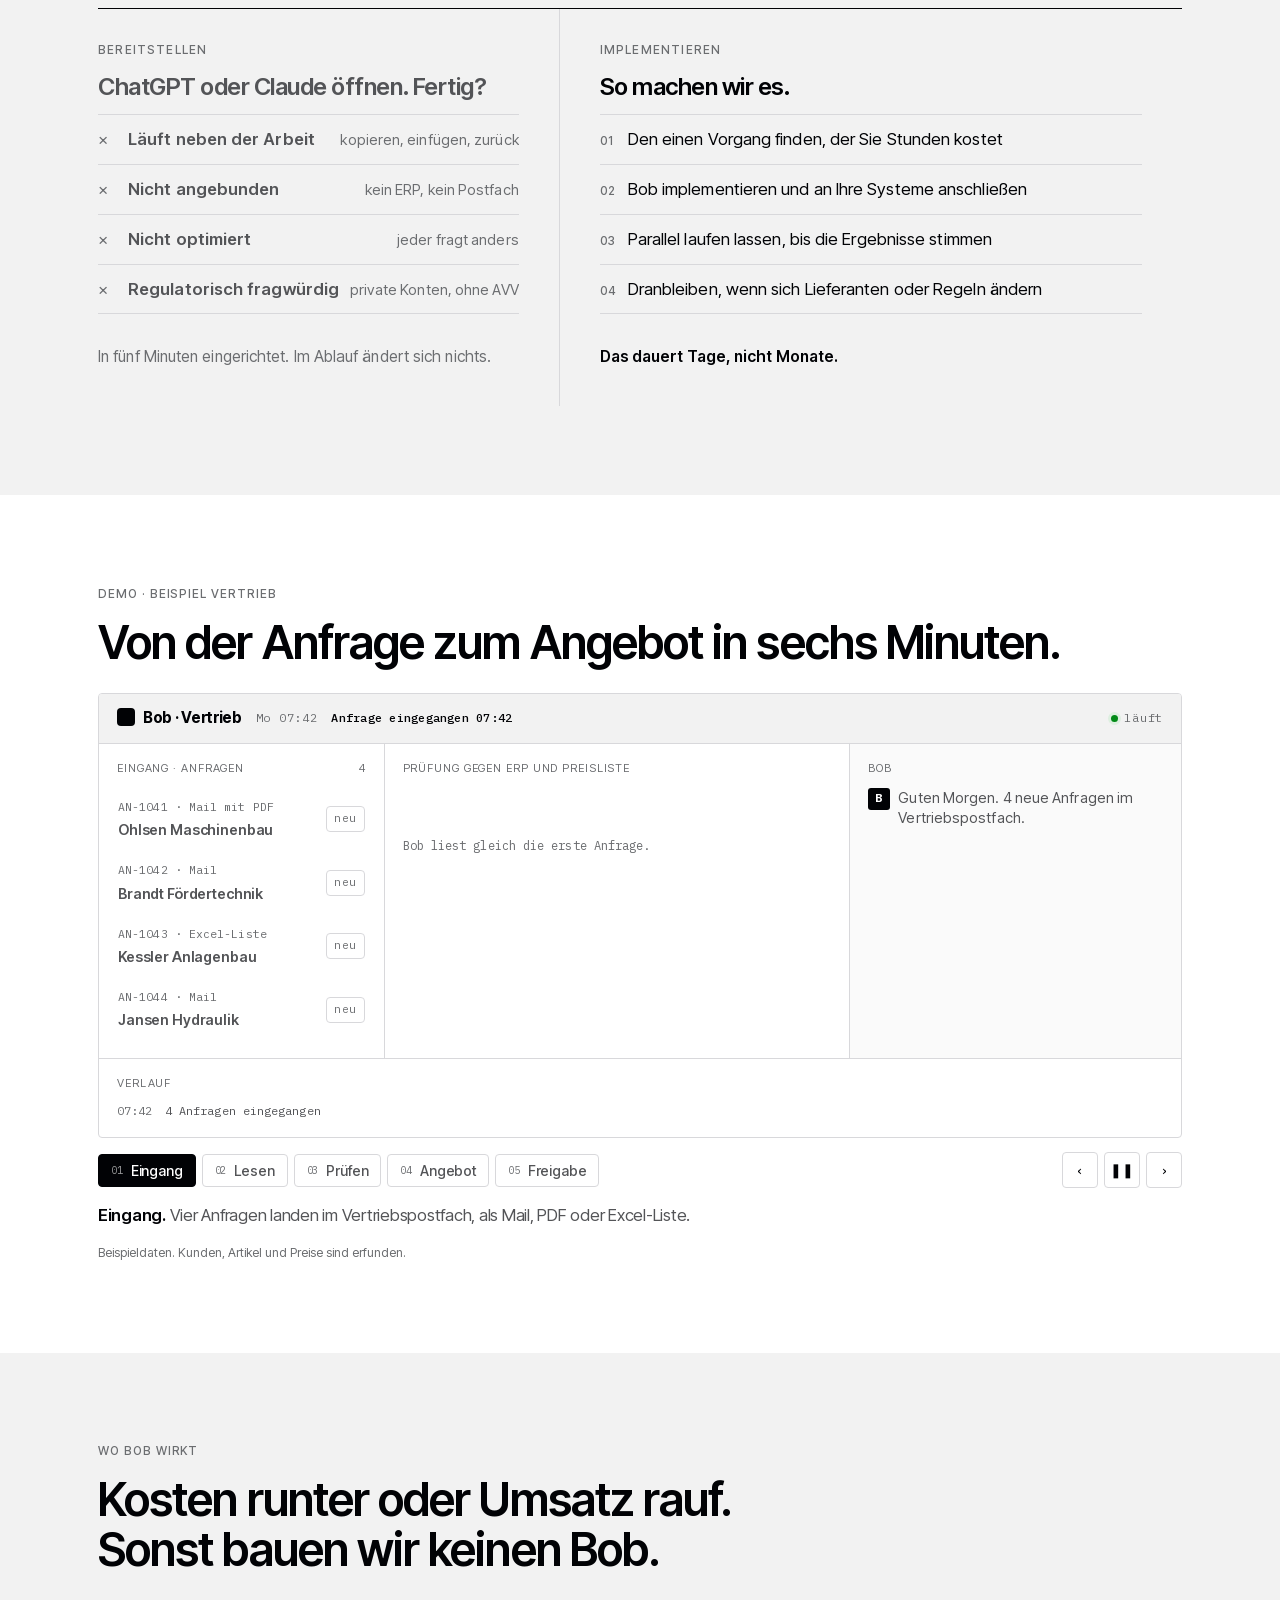
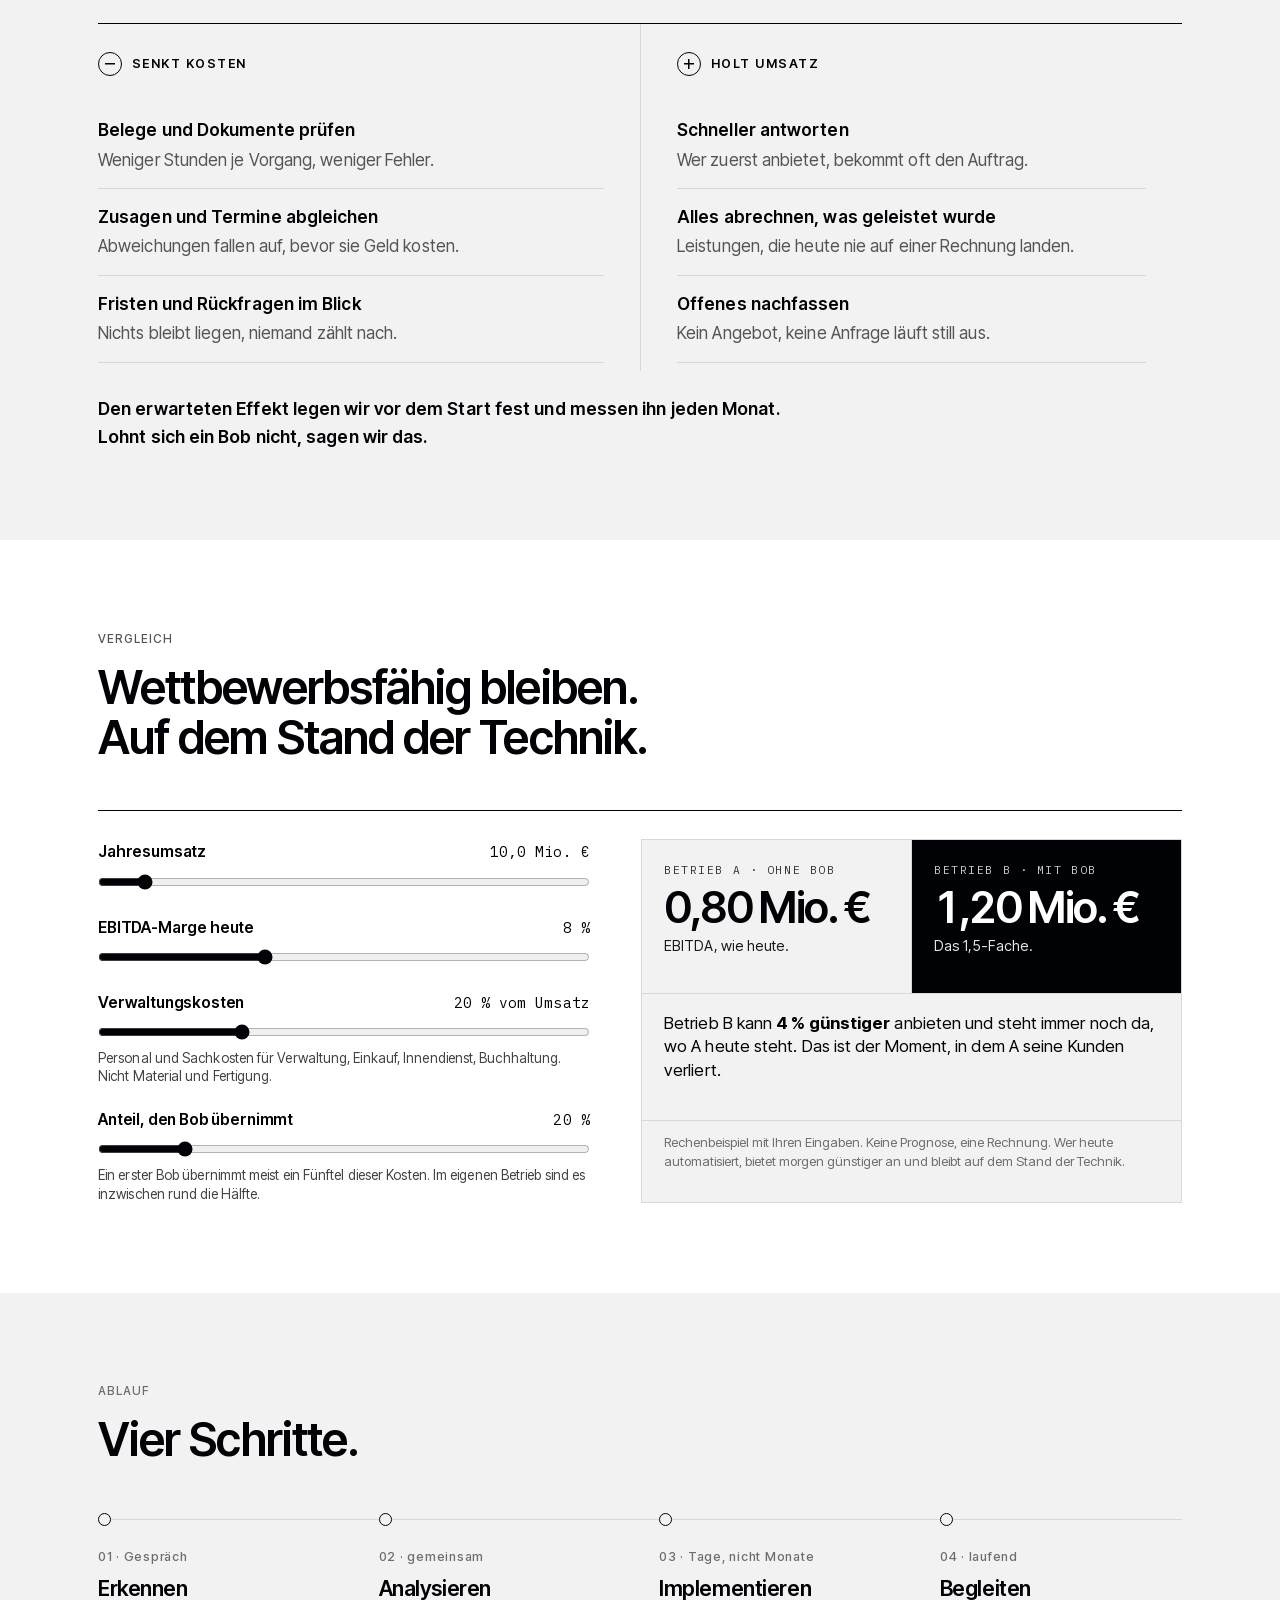
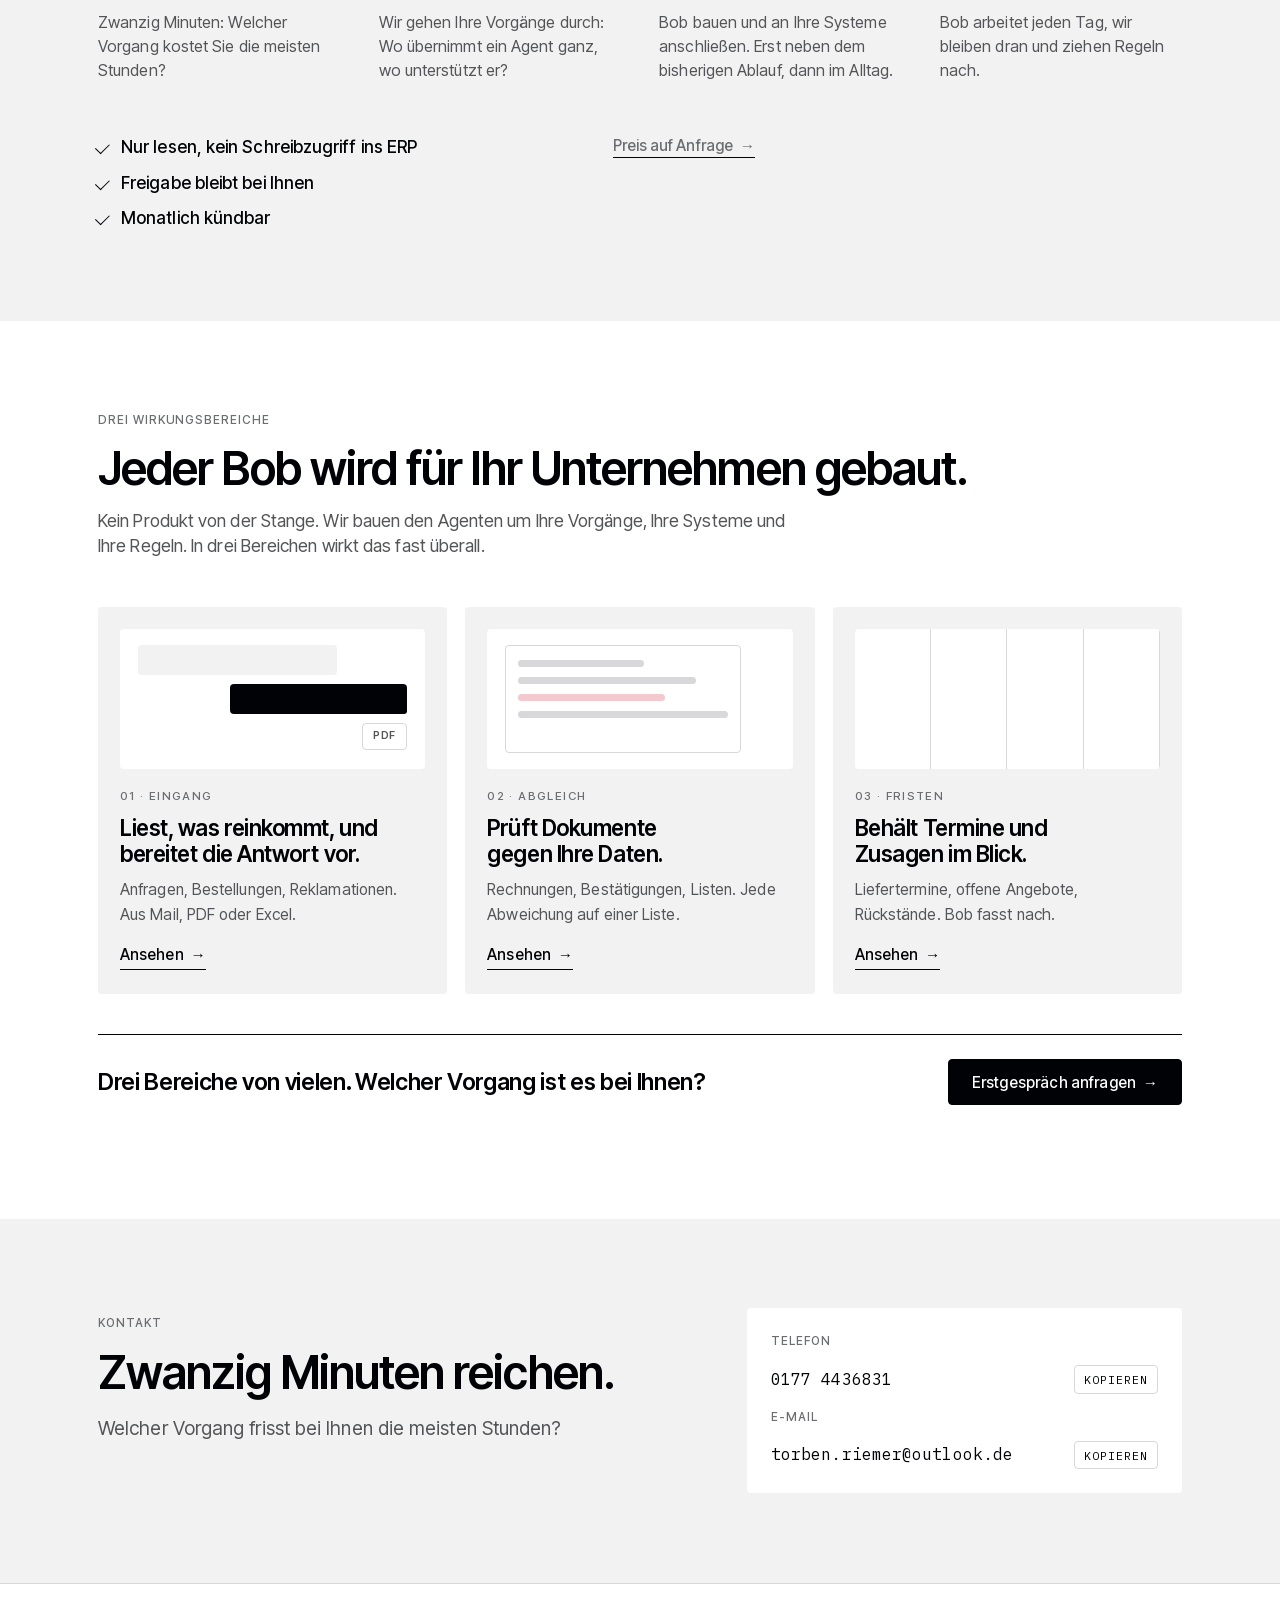
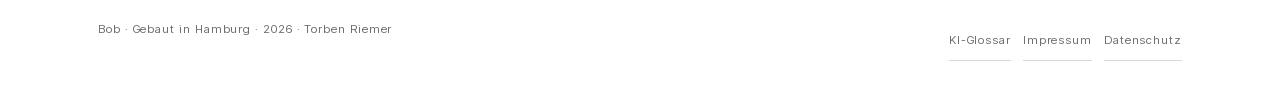
==== commit 74265280: "Aufmacher: Stapel wird zu Liste Ein unordentlicher Stapel aus Mails, PDFs, Listen und Notizen; Bob z" ====
--- a/index.html
+++ b/index.html
@@ -21,7 +21,7 @@
 <meta name="description" content="Wir bauen eigene KI-Agenten und Dashboards für Ihr Unternehmen und begleiten sie, bis sie vollständig laufen.">
 <title>Bob · KI-Agenten für Ihr Unternehmen</title>
 <link rel="stylesheet" href="fonts/fonts.css">
-<link rel="stylesheet" href="site.css?v=202610271215">
+<link rel="stylesheet" href="site.css?v=20261027123641">
 </head>
 <body>
 <header class="top">
@@ -310,7 +310,7 @@
 })();
 </script>
 <script src="three.min.js"></script>
-<script src="hero3d.js?v=202610271215"></script>
+<script src="hero3d.js?v=20261027123641"></script>
 
 </body>
 </html>
--- a/site.css
+++ b/site.css
@@ -1142,6 +1142,21 @@
 .nf{display:flex;flex-direction:column;gap:18px;align-items:flex-start}
 
 
+/* Aufmacher: Stapel wird zu Liste */
+.h-list{--row:38px;position:absolute;left:0;top:0;width:min(330px,28vw);will-change:transform;transition:opacity .5s}
+.h-list.out{opacity:0}
+.h-list-h{font-family:var(--ab-mono);font-size:.72rem;letter-spacing:.12em;text-transform:uppercase;color:rgba(255,255,255,.72);padding-bottom:8px;margin-bottom:10px;border-bottom:1px solid rgba(255,255,255,.25)}
+.h-list-h b{color:#fff;font-weight:500}
+.h-list ol{list-style:none;margin:0;padding:0}
+.h-list li{height:calc(var(--row) - 6px);margin-bottom:6px;display:grid;grid-template-columns:24px minmax(0,1fr);gap:10px;align-items:center;padding:0 12px 0 10px;background:rgba(255,255,255,.06);border-left:2px solid rgba(255,255,255,.85);font-family:var(--ab-mono);font-size:.76rem;color:rgba(255,255,255,.92);white-space:nowrap;animation:hRowIn .45s cubic-bezier(.2,.8,.2,1) both}
+.h-list li span{overflow:hidden;text-overflow:ellipsis}
+.h-list li i{font-style:normal;width:20px;height:20px;border-radius:50%;border:1.5px solid currentColor;display:flex;align-items:center;justify-content:center;font-size:.66rem;font-weight:700}
+.h-list li.r{background:rgba(204,25,34,.16);border-left-color:#CC1922;color:#FF6A72}
+@keyframes hRowIn{from{opacity:0;transform:translateX(-10px)}}
+@media (max-width:860px){.h-list{width:min(320px,62vw)}}
+@media (max-width:600px){.h-list{--row:32px;width:min(230px,60vw)}.h-list li{font-size:.66rem;gap:7px;padding:0 7px;letter-spacing:-.01em}.h-list li i{width:18px;height:18px}}
+@media (prefers-reduced-motion:reduce){.h-list li{animation:none}}
+
 /* Aufmacher: Bob in Ihren Systemen */
 .hero .stage3d{inset:0!important;height:auto!important}
 .h-labels{position:absolute;inset:0;pointer-events:none;z-index:1}
